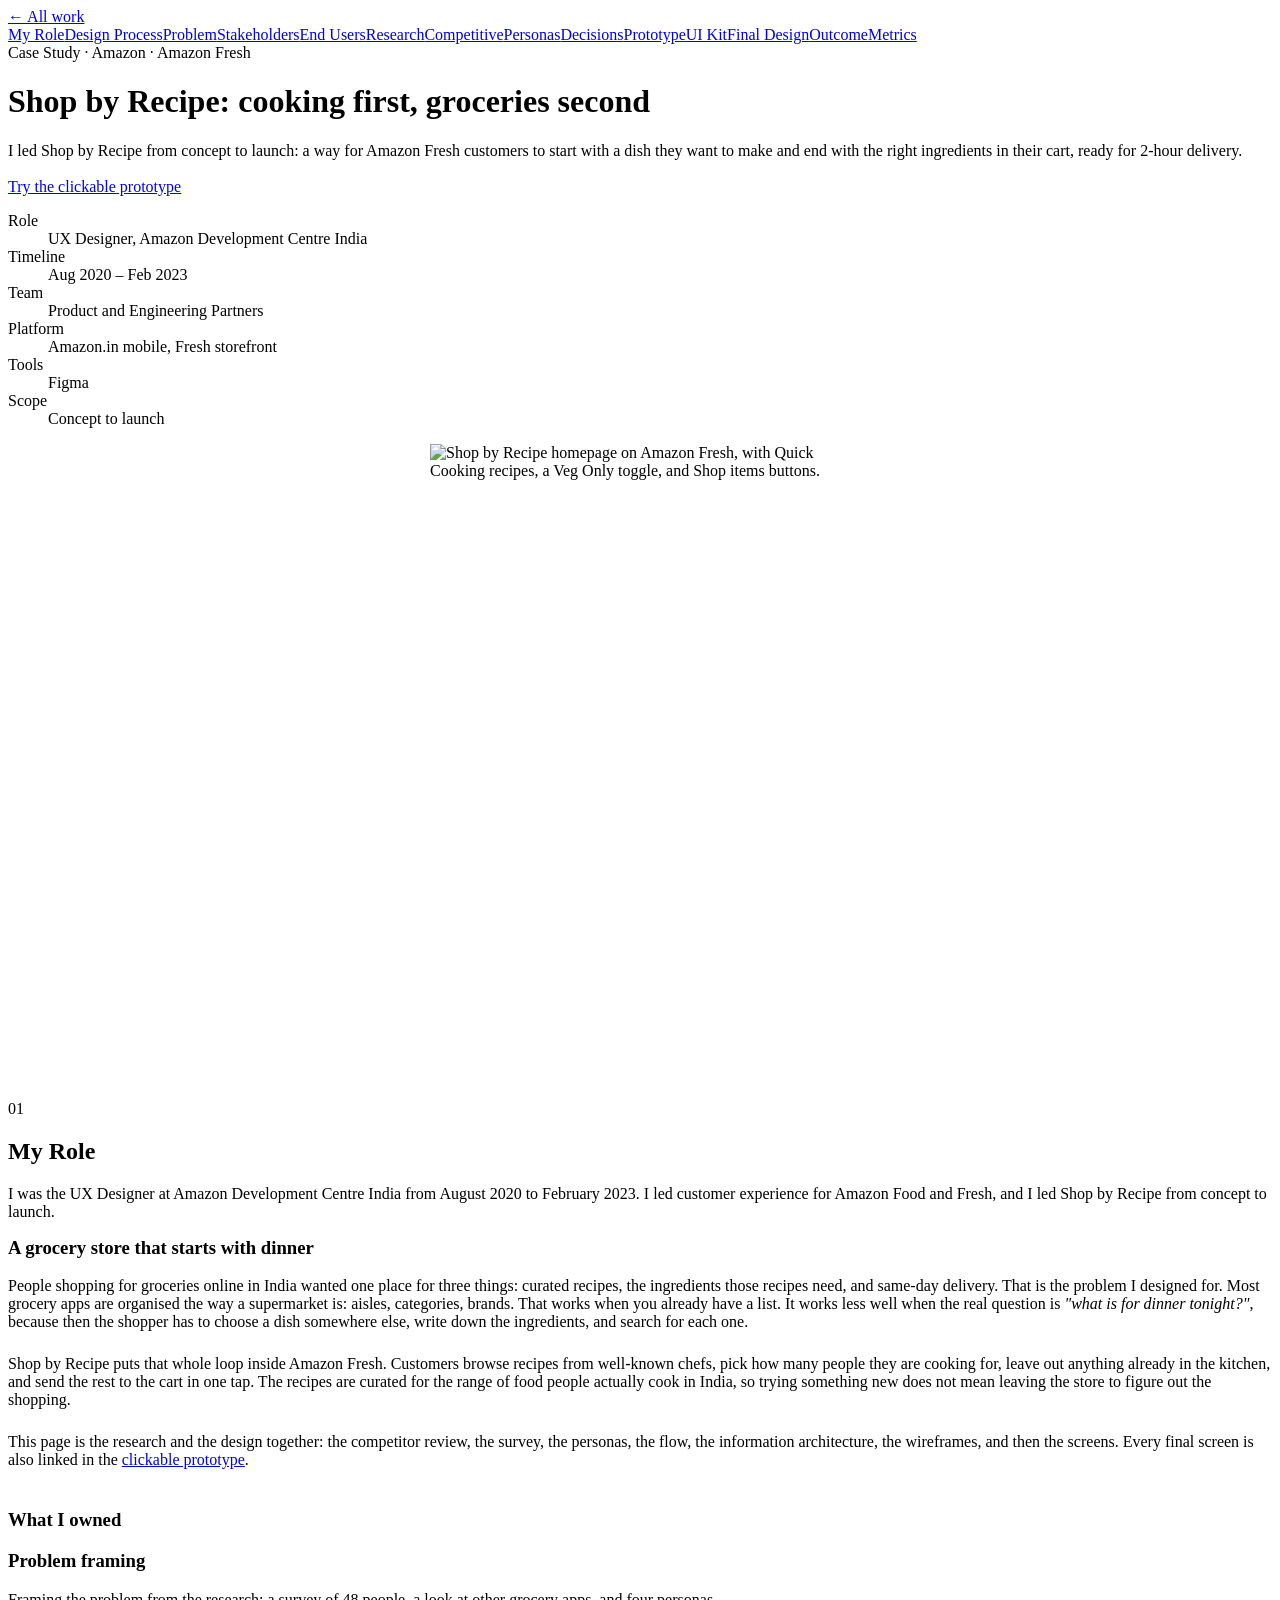
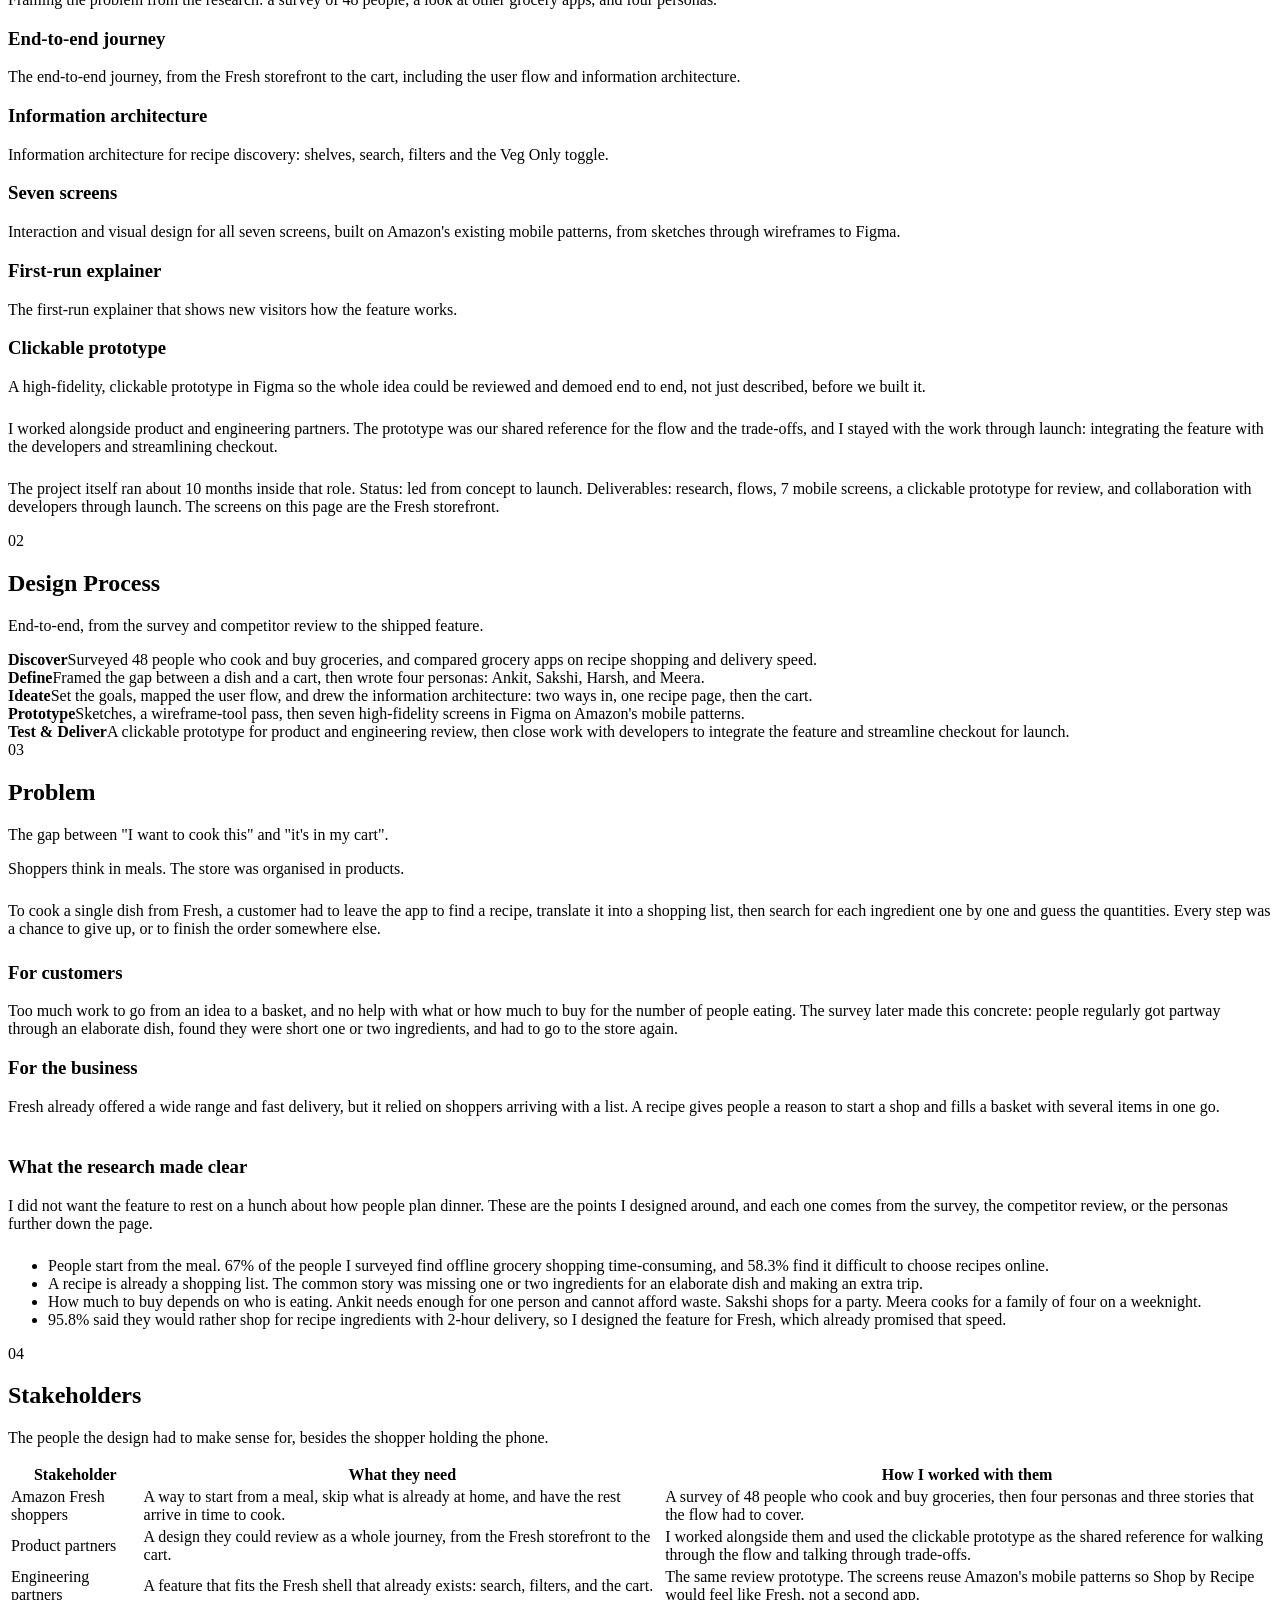
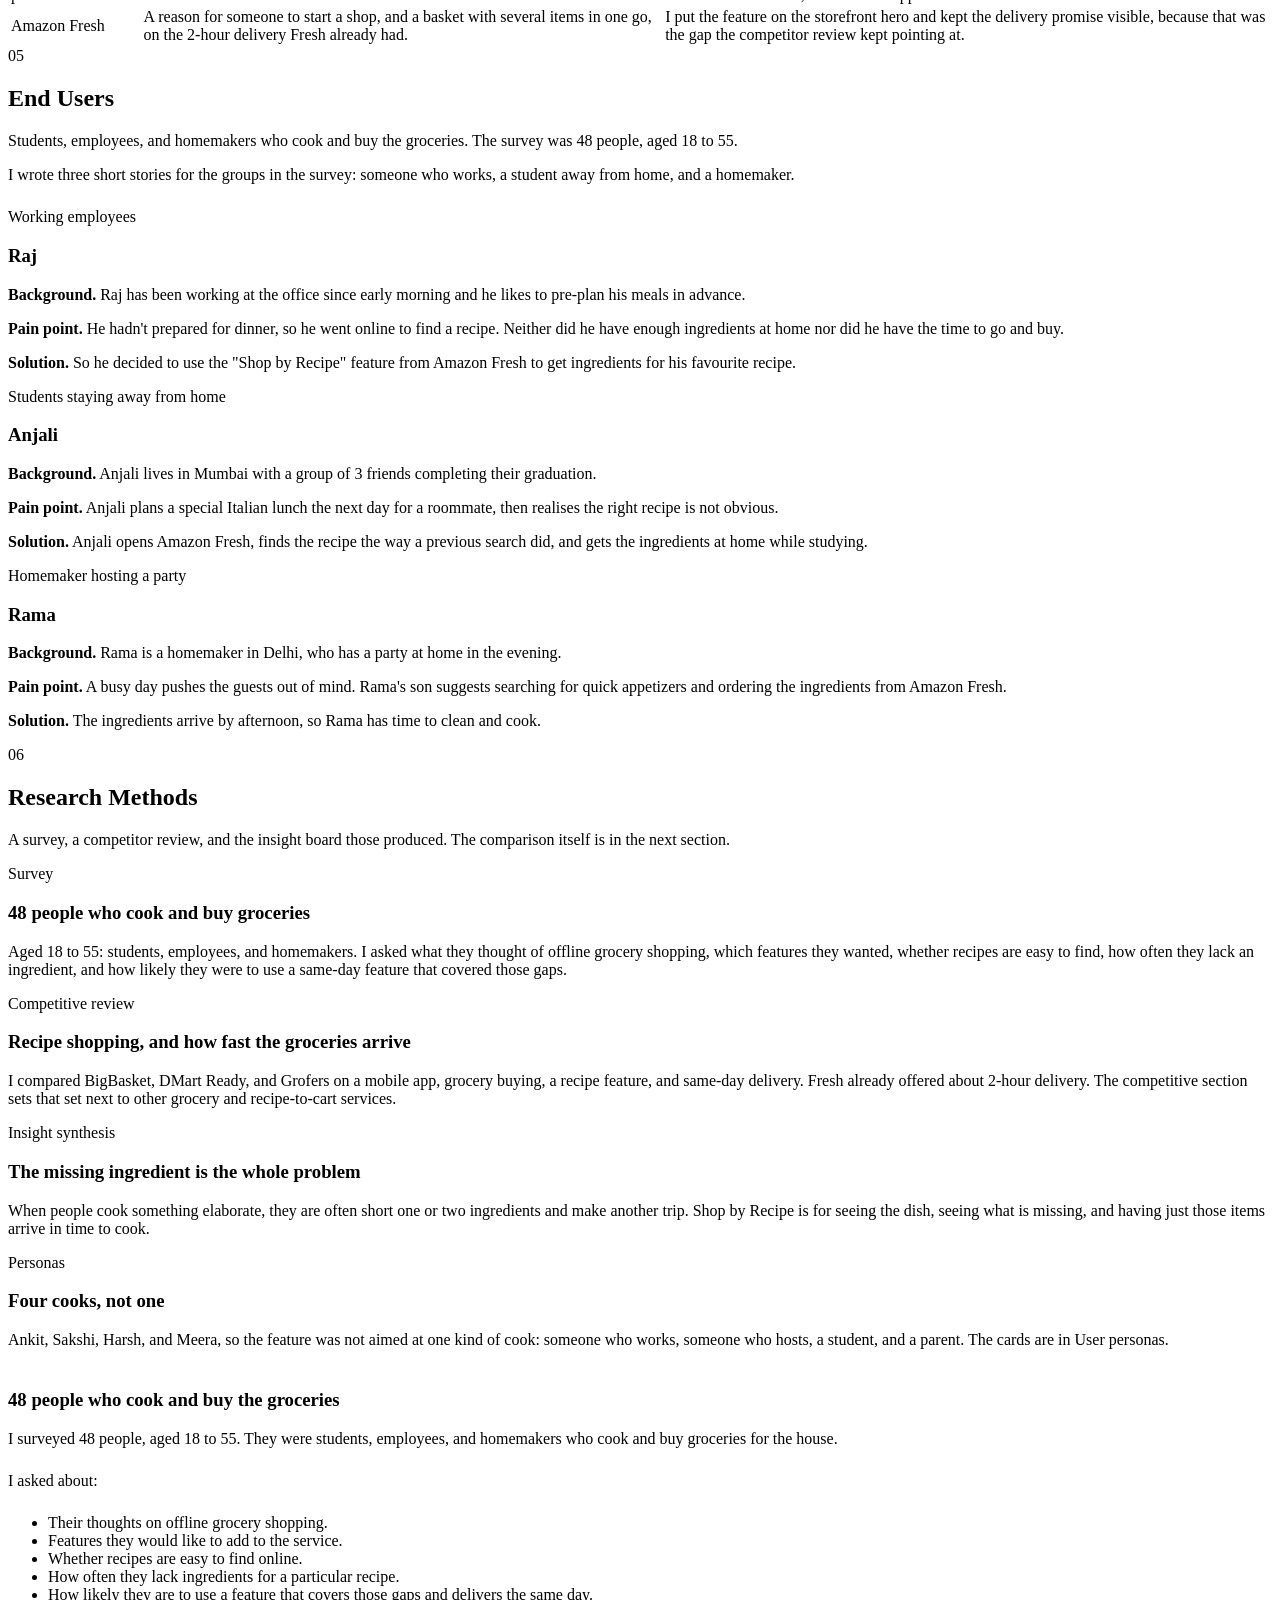
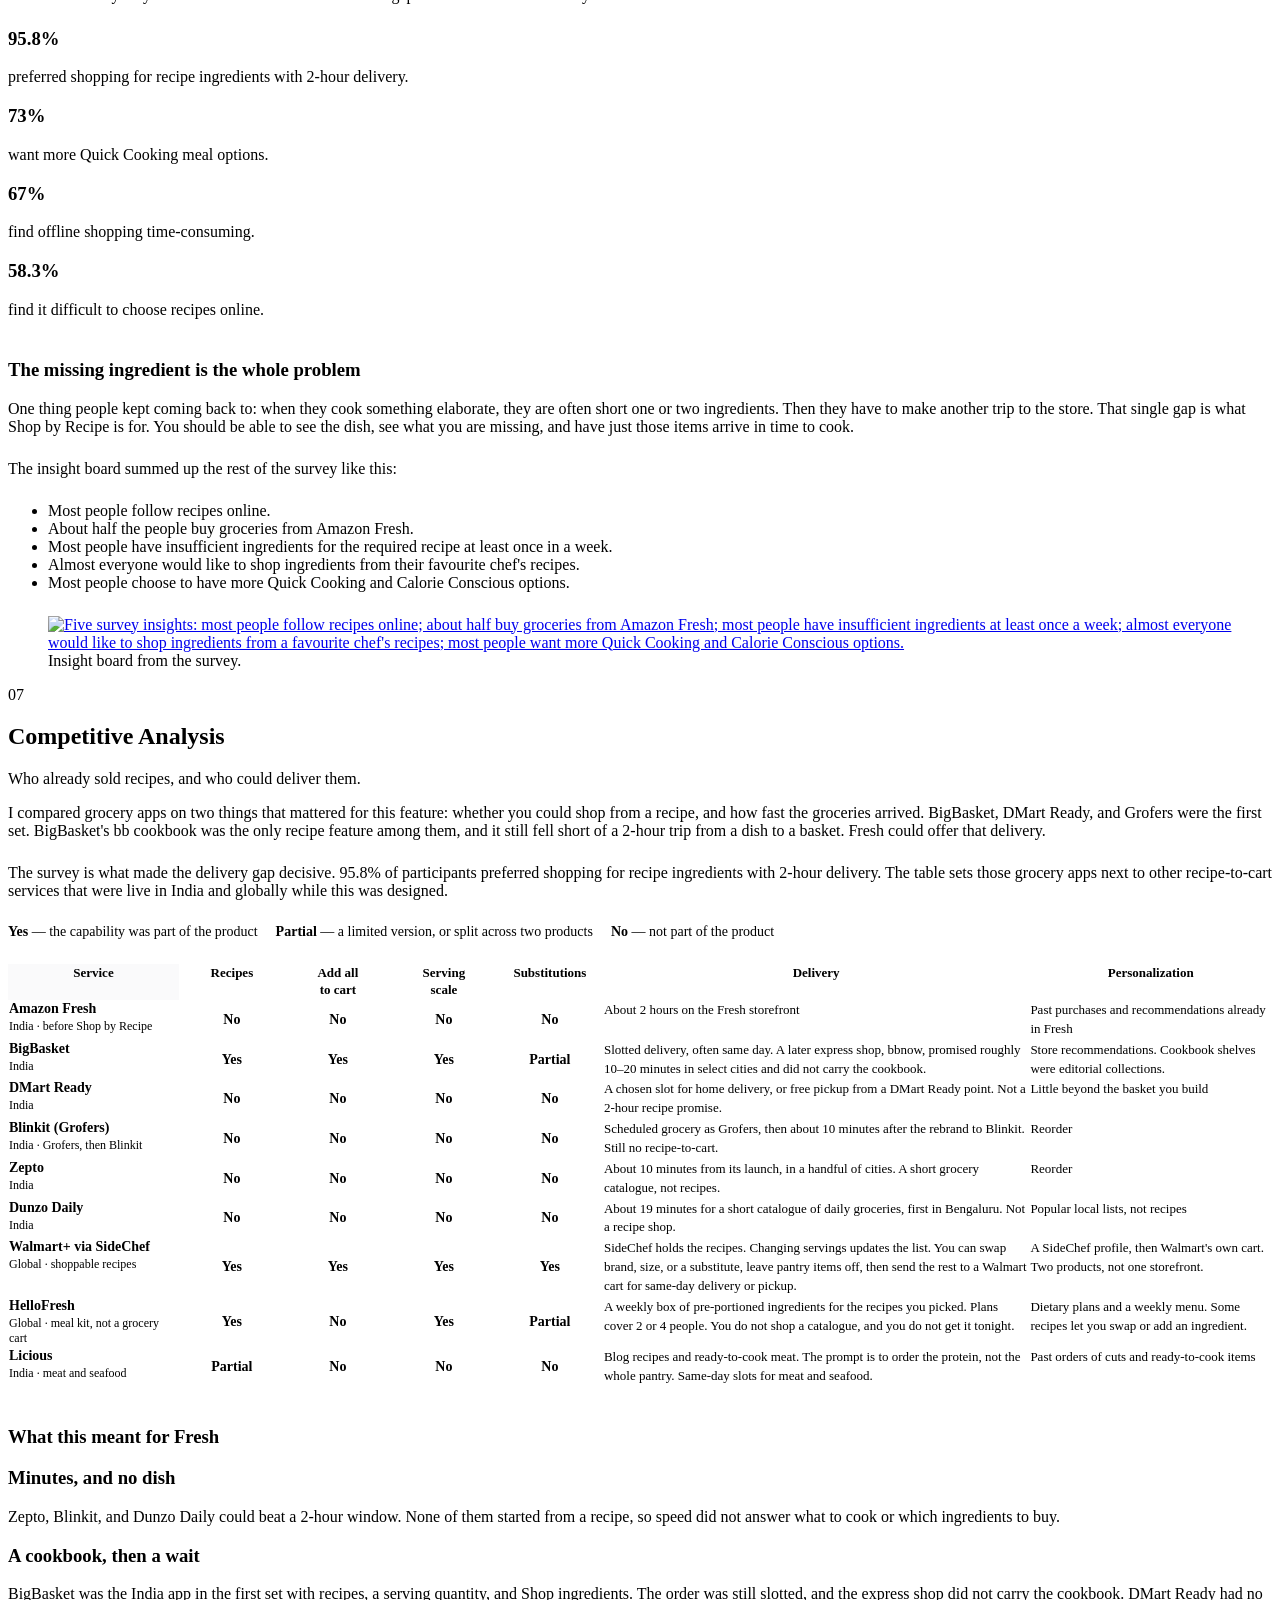
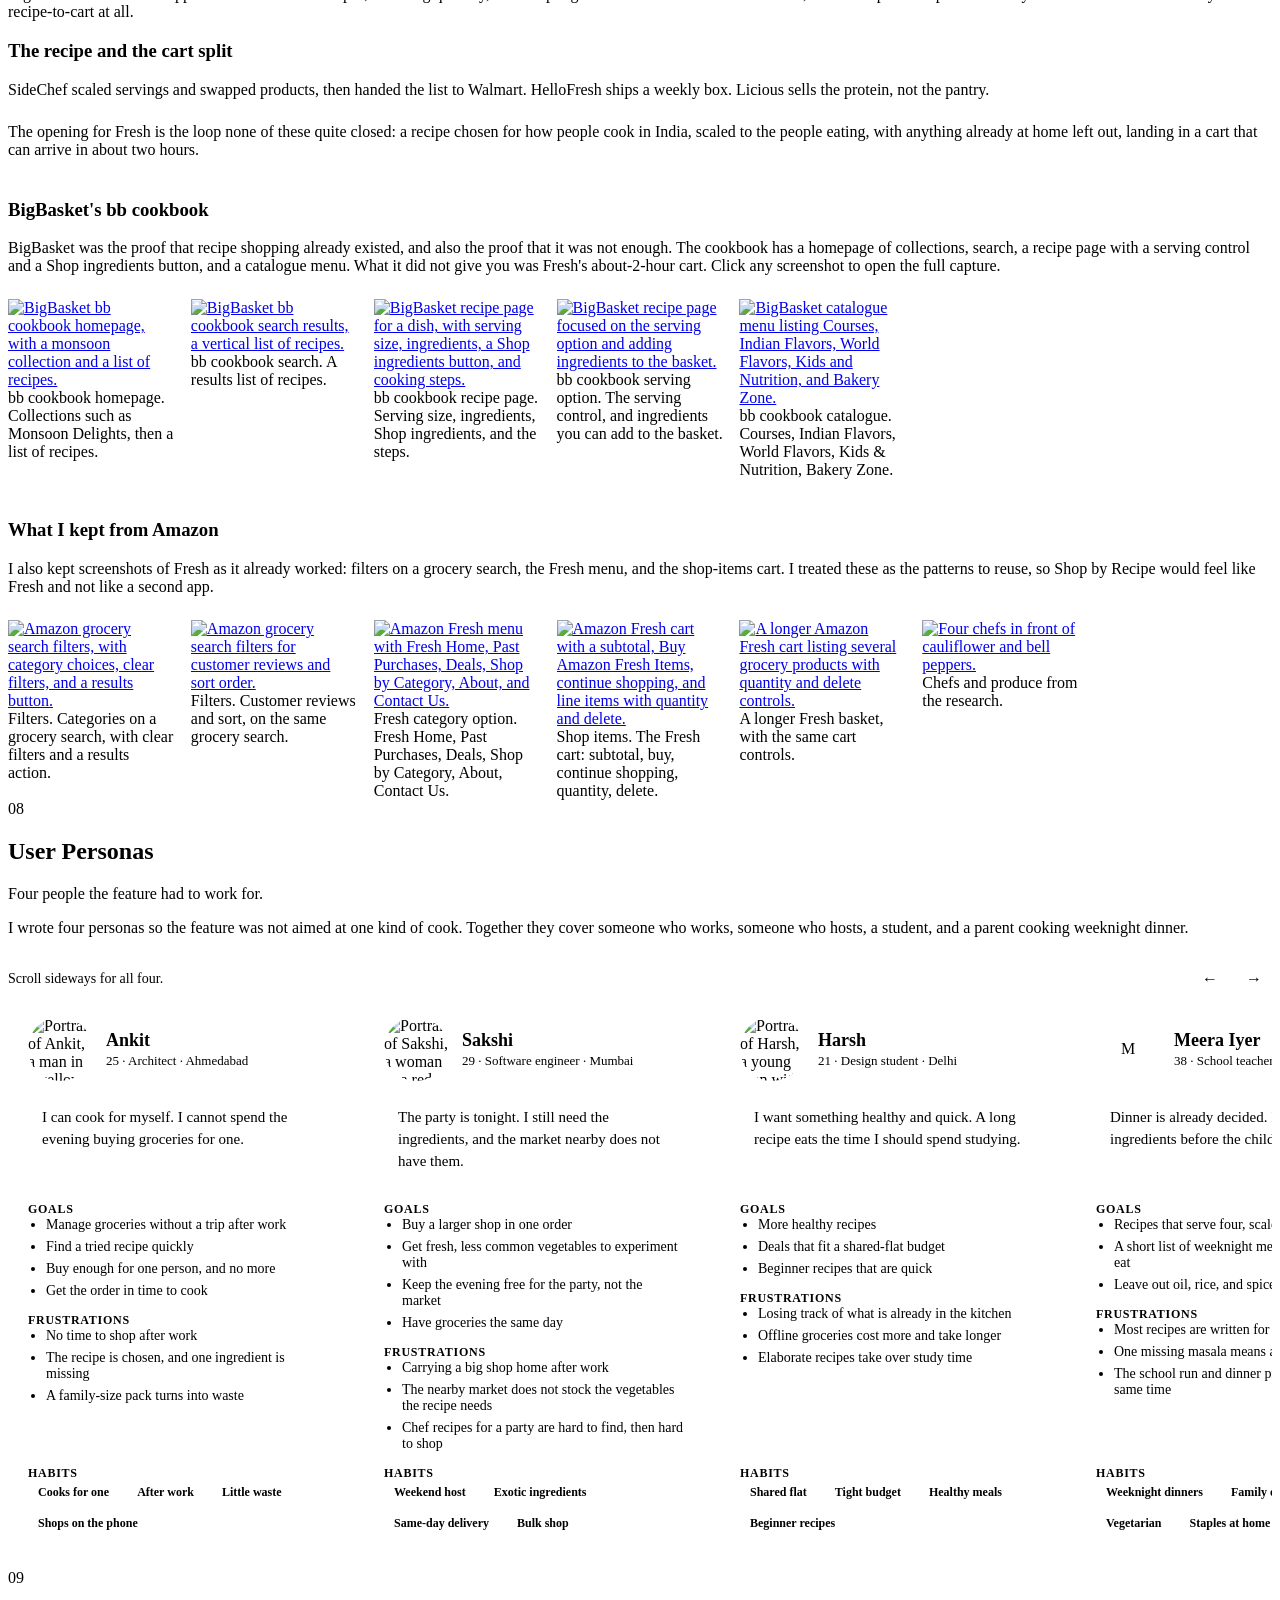
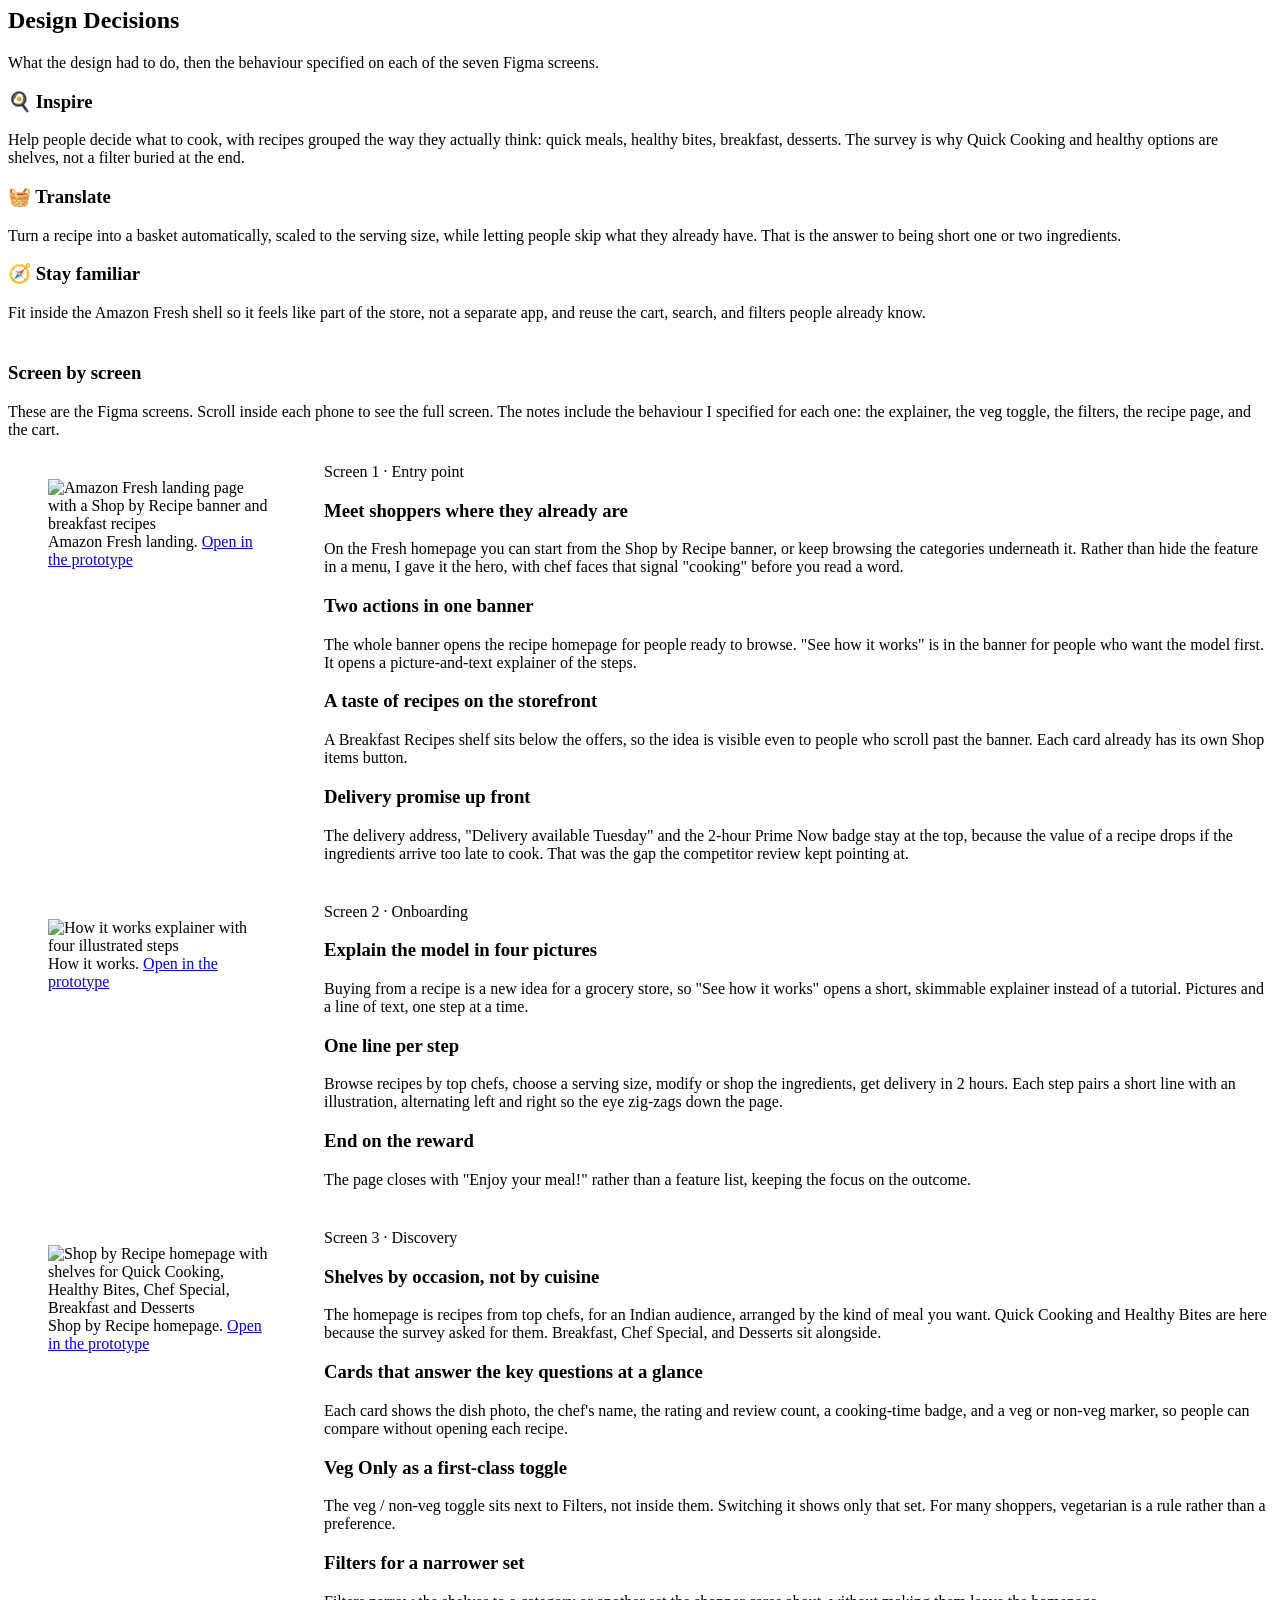
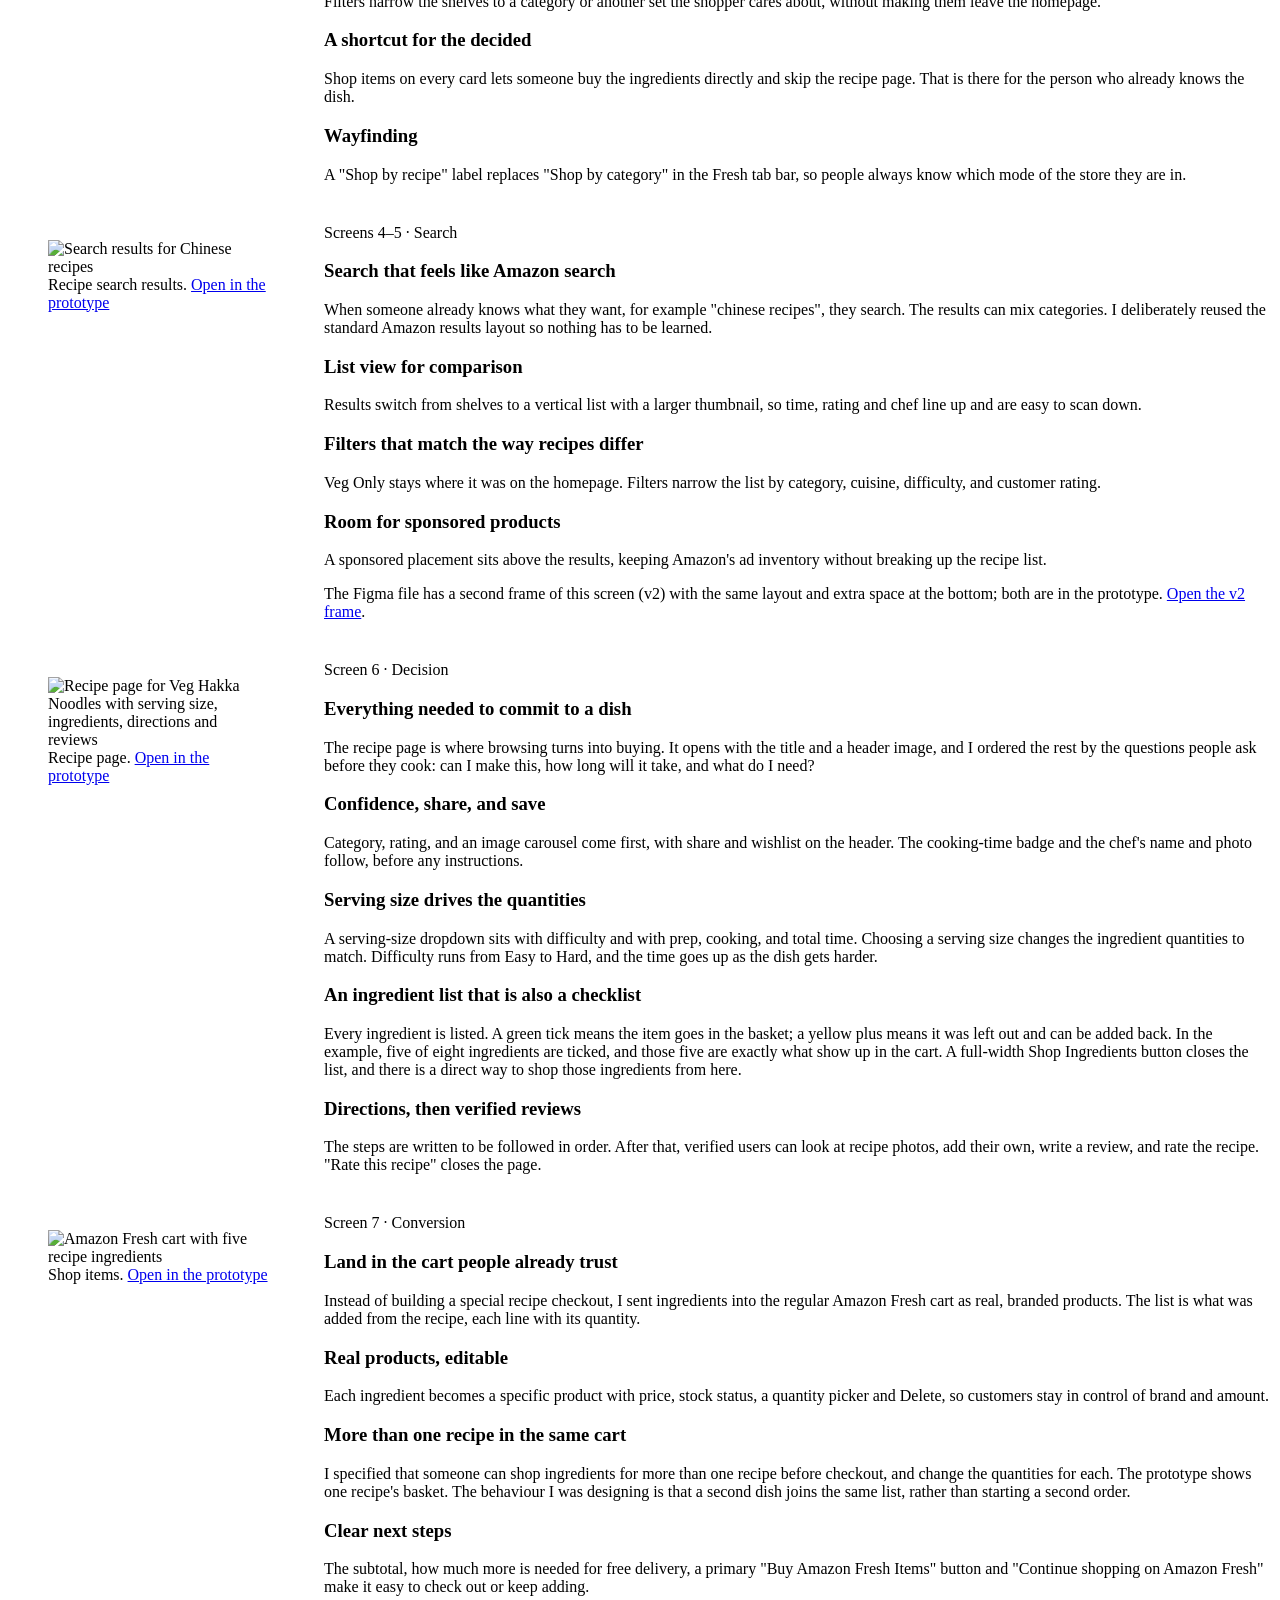
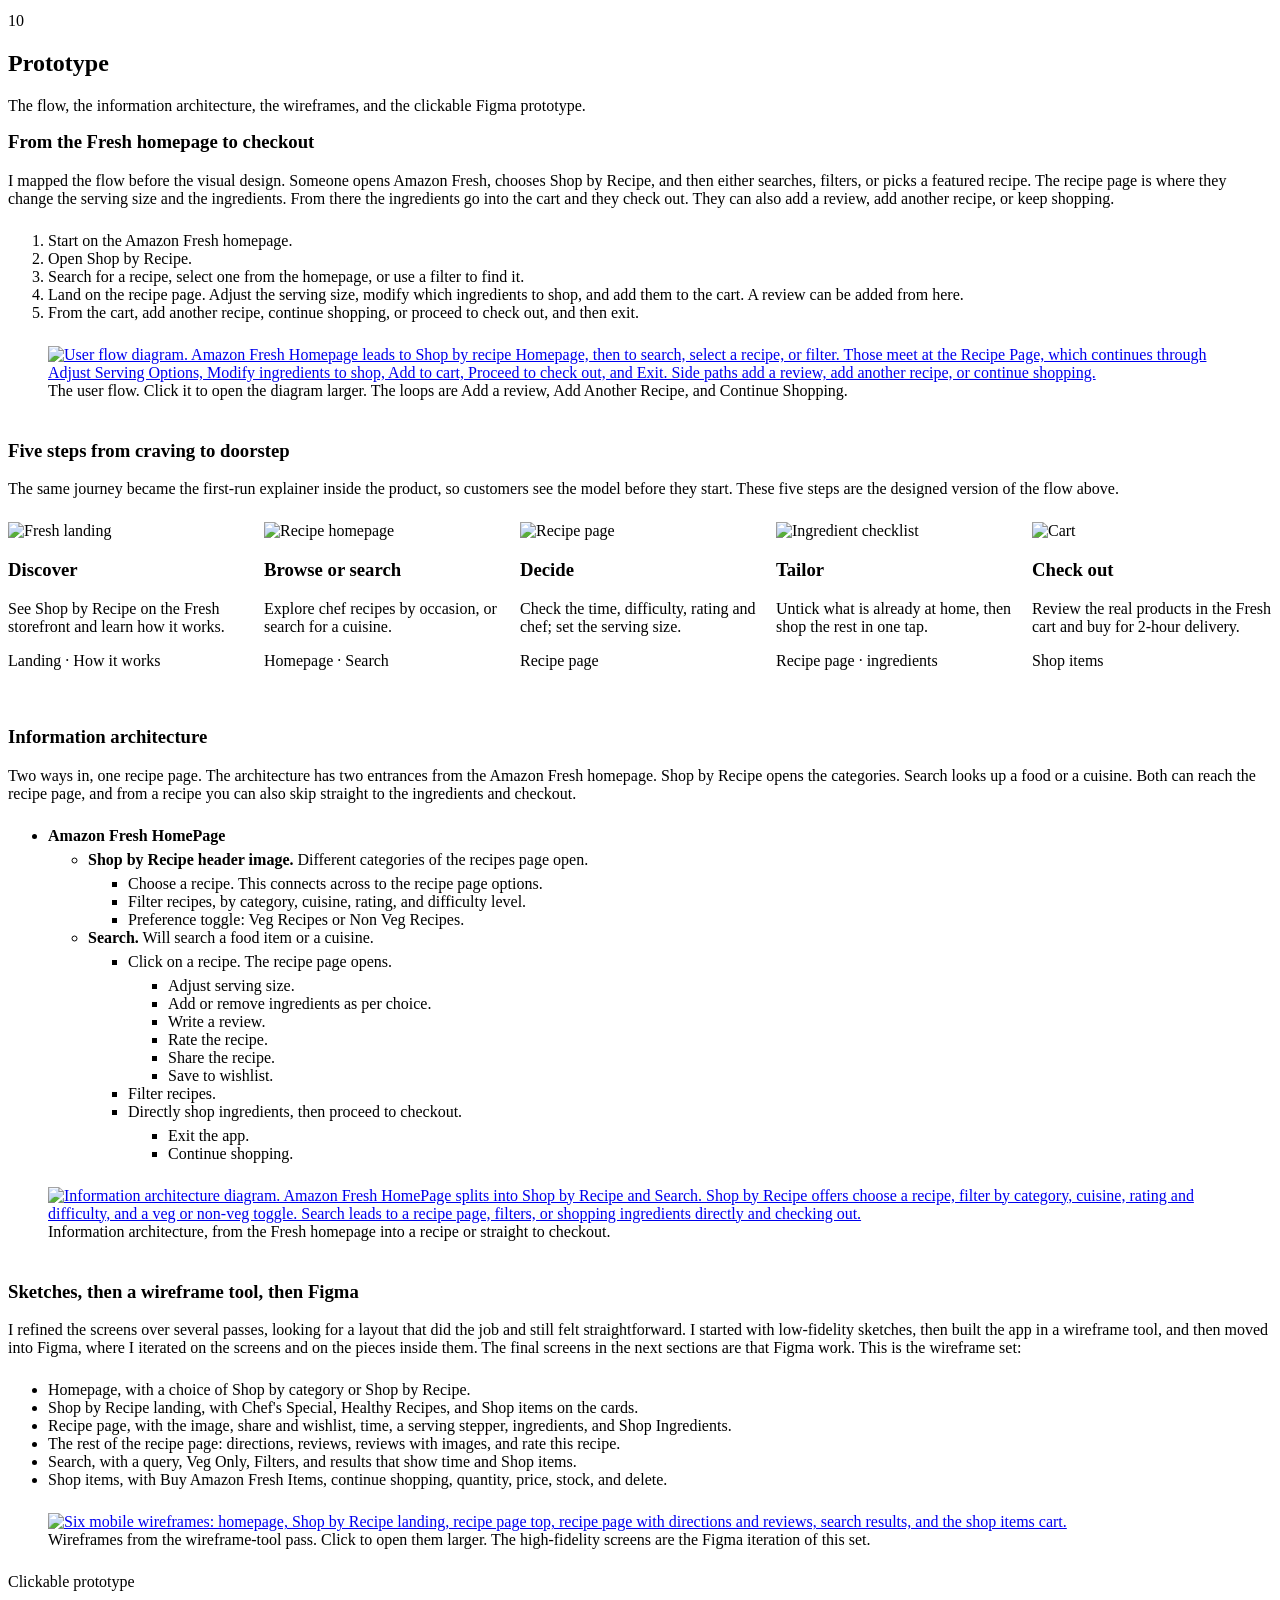
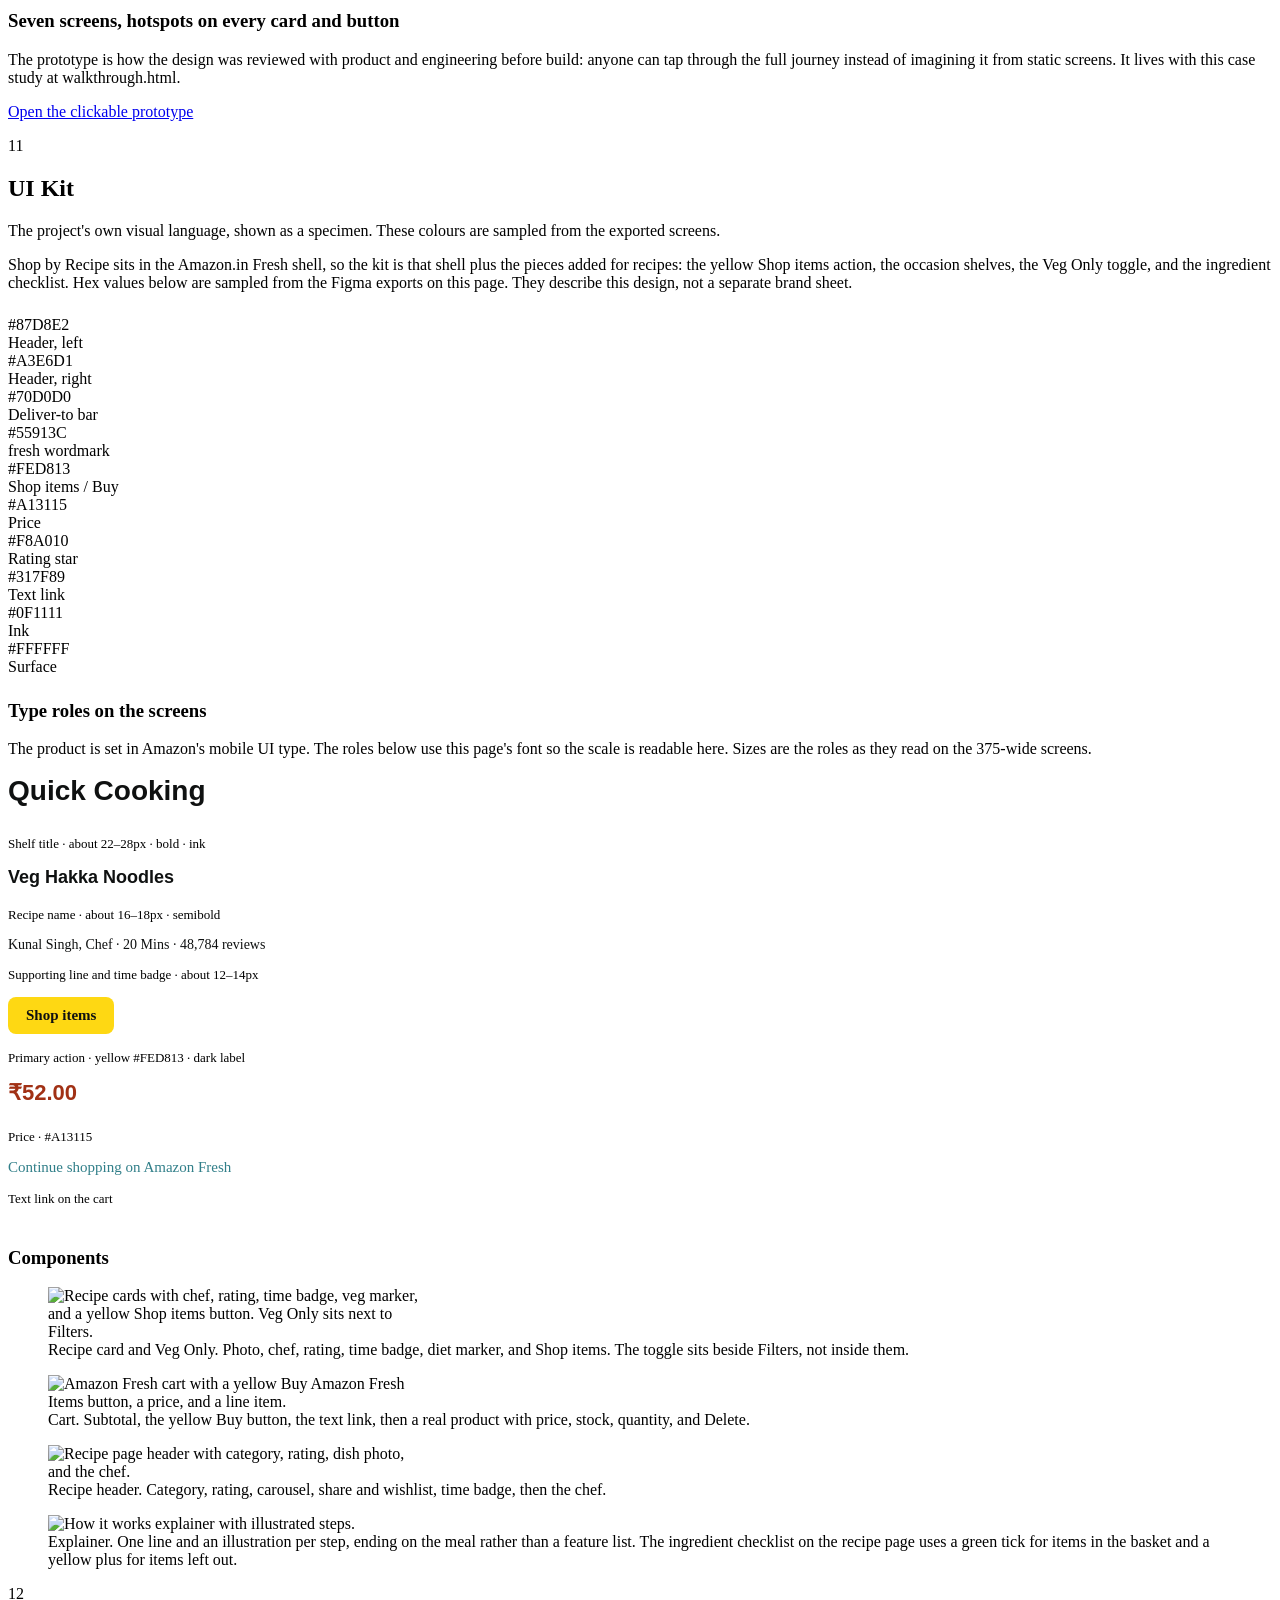
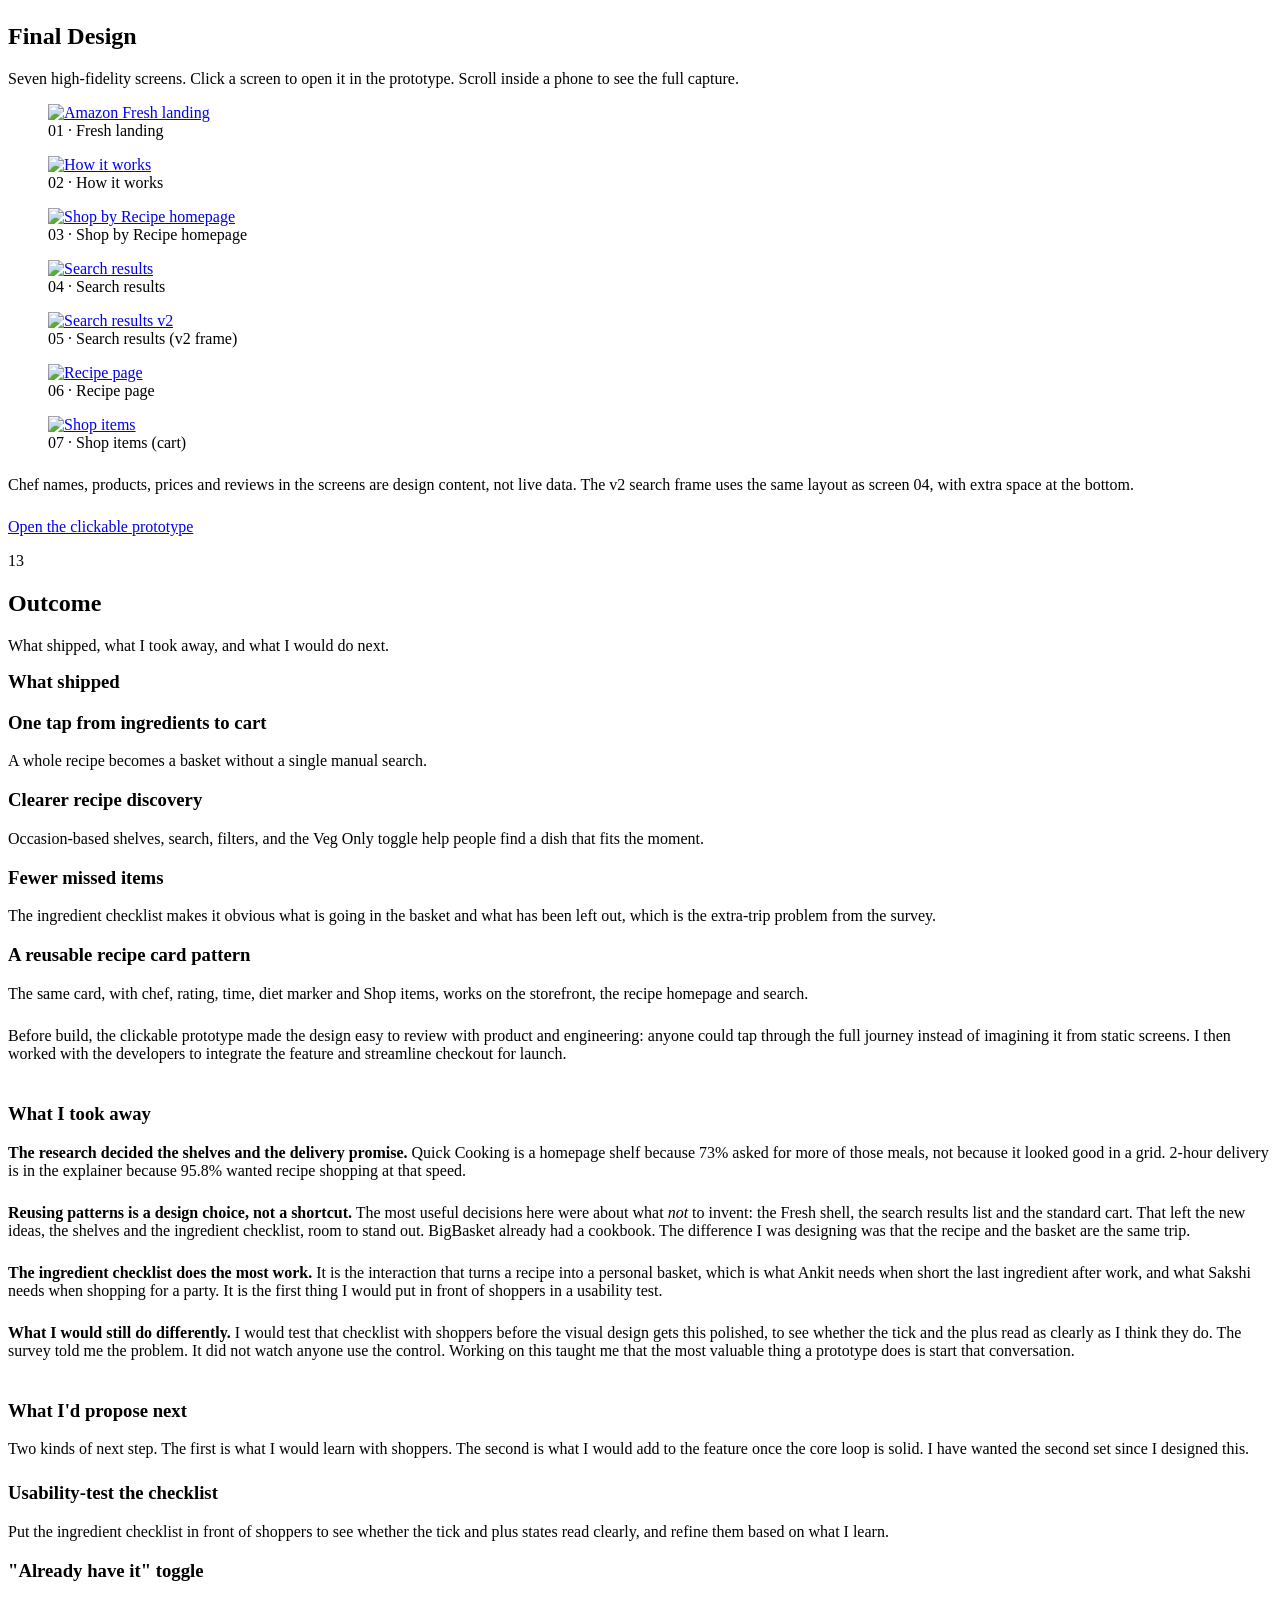
==== index.html @ 2cc46ad1 "Simple footer matching homepage" ====
<!doctype html>
<html lang="en">
<head>
<meta charset="utf-8"><meta name="viewport" content="width=device-width,initial-scale=1">
<title>Shop by Recipe for Amazon Fresh — Case Study · Suvarna Myneni</title>
<meta name="description" content="How I led Shop by Recipe for Amazon Fresh from concept to launch: research, flows, and a mobile journey that turns a dish into a ready-to-buy grocery cart. Case study by Suvarna Myneni.">
<meta property="og:title" content="Shop by Recipe for Amazon Fresh · Suvarna Myneni">
<meta property="og:description" content="From the survey and competitor review to launch on Amazon Fresh. UX case study and clickable prototype by Suvarna Myneni.">
<meta property="og:image" content="img/03-shop-by-recipe-home-thumb.webp">
<link rel="icon" href="favicon.ico" type="image/x-icon">
<link rel="stylesheet" href="case-study.css">
<style>
/* Layout only, for tall phone captures and the five-step journey. No palette overrides. */
.cs-cover{display:flex;justify-content:center}
.cs-cover img{width:min(100%,420px);height:640px;object-fit:cover;object-position:top}
.frame{max-height:680px;overflow:auto}
.frame img{width:100%;max-width:375px;height:auto;margin-inline:auto}
.pair{display:grid;grid-template-columns:minmax(180px,300px) 1fr;gap:16px;align-items:start}
.film{display:grid;grid-template-columns:repeat(auto-fill,minmax(150px,1fr));gap:16px;align-items:start}
.film figure{margin:0}
.film img{width:auto;max-width:100%;max-height:440px;height:auto}
.table-scroll{overflow-x:auto}
table.wide{min-width:720px}
.ia ul{margin-top:6px}
.journey{display:grid;grid-template-columns:repeat(5,1fr);gap:16px}
.journey img{width:100%;height:148px;object-fit:cover;object-position:top}
@media (max-width:900px){
  .pair,.journey{grid-template-columns:1fr 1fr}
  .cs-cover img{height:520px}
}
@media (max-width:560px){
  .pair,.journey{grid-template-columns:1fr}
  .frame img{max-width:100%}
}
.cs-nav .wrap{min-width:0}
.cs-nav .links{min-width:0;flex:1}
.table-scroll{max-width:100%}
/* This page only. Shared palette, type, and section structure stay in case-study.css. */
.body p,.body li,.body ol,.body .callout,.cs-section .head p,.cs-hero .lede{max-width:none}
.process,.grid,.film,.pair,.journey{gap:16px}
.body > * + *{margin-top:24px}
.body > h3{margin-top:0}
.body > * + h3{margin-top:40px}
.body > h3 + p,
.body > h3 + ul,
.body > h3 + ol,
.body > h3 + .legend,
.body > h3 + .grid,
.body > h3 + .table-scroll,
.body > h3 + .callout,
.body > h3 + .film,
.body > h3 + .pair,
.body > h3 + .persona-scroller{margin-top:12px}
.grid{align-items:stretch}
.grid > .card{height:100%}
.film .figure img{margin-inline:auto}
.persona-bar{display:flex;align-items:center;justify-content:space-between;gap:16px}
.persona-bar p{margin:0;font-size:14px;color:var(--muted)}
.persona-nav{display:flex;gap:8px}
.persona-nav button{width:36px;height:36px;border-radius:999px;border:1px solid var(--line);background:var(--surface);color:var(--ink);font:600 18px/1 var(--font-head);cursor:pointer}
.persona-nav button:hover{border-color:var(--accent);color:var(--accent)}
.persona-row{display:flex;gap:16px;overflow-x:auto;scroll-snap-type:x mandatory;scroll-padding-inline:2px;padding-bottom:14px;scrollbar-width:thin;scrollbar-color:var(--accent) var(--line)}
.persona-row::-webkit-scrollbar{height:8px}
.persona-row::-webkit-scrollbar-track{background:var(--line);border-radius:99px}
.persona-row::-webkit-scrollbar-thumb{background:var(--accent);border-radius:99px}
.persona-card{flex:0 0 300px;scroll-snap-align:start;background:var(--surface);border:1px solid var(--line);border-radius:var(--radius);padding:20px;display:flex;flex-direction:column;gap:14px}
.persona-card header{display:flex;align-items:center;gap:14px}
.persona-card .avatar,.persona-card .initials{width:64px;height:64px;border-radius:50%;flex:none;object-fit:cover}
.persona-card .initials{display:grid;place-items:center;background:var(--accent-soft);color:var(--accent);font:700 22px/1 var(--font-head)}
.persona-card h3{margin:0;font-size:18px}
.persona-card .who-line{margin:2px 0 0;font-size:13px;color:var(--muted)}
.persona-card blockquote{margin:0;padding:12px 14px;background:var(--accent-soft);border-radius:12px;font-size:15px;line-height:1.45;color:var(--ink);min-height:4.6em}
.persona-card > div:last-child{margin-top:auto}
.persona-card h4{margin:0;font-size:12px;font-weight:600;letter-spacing:.06em;text-transform:uppercase;color:var(--muted)}
.persona-card ul{margin:0;padding-left:18px;font-size:14px;color:var(--ink)}
.persona-card li+li{margin-top:6px}
.persona-card .chips{display:flex;flex-wrap:wrap;gap:8px;list-style:none;padding:0}
.persona-card .chips li{margin:0;font-size:12px;font-weight:600;color:var(--accent);background:var(--accent-soft);padding:4px 10px;border-radius:999px}
#competitive .legend{display:flex;flex-wrap:wrap;gap:8px 18px;list-style:none;padding:0;max-width:none;font-size:14px;color:var(--muted)}
#competitive .legend b{color:var(--ink)}
#competitive .scroll-hint{display:none;font-size:13px;color:var(--muted);max-width:none}
#competitive .table-scroll{max-width:100%;border:1px solid var(--line);border-radius:var(--radius);background:var(--surface);-webkit-overflow-scrolling:touch}
#competitive table.wide{min-width:860px;border:0;border-radius:0;overflow:visible;border-collapse:separate;border-spacing:0;font-size:14px}
#competitive table.wide th,
#competitive table.wide td{vertical-align:top}
#competitive table.wide th:first-child,
#competitive table.wide td:first-child{position:sticky;left:0;z-index:1;min-width:168px;background:var(--surface);box-shadow:1px 0 0 var(--line)}
#competitive table.wide thead th:first-child{z-index:2;background:#FAFAFB}
#competitive table.wide tr.fresh td,
#competitive table.wide tr.fresh td:first-child{background:var(--accent-soft)}
#competitive .who{font-weight:600;color:var(--ink)}
#competitive .where{display:block;margin-top:2px;font-size:12px;font-weight:500;color:var(--muted);letter-spacing:0;text-transform:none}
#competitive td.qual{min-width:156px;font-size:13px;line-height:1.45}
#competitive table.wide th{text-transform:none;letter-spacing:0;font-size:13px;line-height:1.3}
#competitive th.mark,#competitive td.mark{text-align:center;min-width:104px}
#competitive table.wide td.mark{font-weight:600;color:var(--accent);vertical-align:middle}
#competitive .note{font-size:14px;color:var(--muted);max-width:none}
#competitive td.mark.partial{color:var(--ink)}
#competitive td.mark.no{color:var(--muted);font-weight:500}
@media (max-width:900px){
  #competitive .scroll-hint{display:block}
  .body > * + h3{margin-top:32px}
  .journey{grid-template-columns:1fr 1fr}
}
@media (max-width:560px){
  .persona-card{flex-basis:min(300px,86%)}
  #competitive table.wide th,
  #competitive table.wide td{padding:12px}
  #competitive table.wide th:first-child,
  #competitive table.wide td:first-child{min-width:136px}
  #competitive th.mark,#competitive td.mark{min-width:96px}
}
</style>
<link rel="stylesheet" href="css/sm-footer.css?v=20261101e"><style>.sm-footer{--bg:#fdf0e2;--ink:#2b3236;--muted:#41484c;--accent:#a34728}</style>
</head>
<body>
<nav class="cs-nav"><div class="wrap">
  <a class="back" href="https://suvarnamyneni.github.io/">← All work</a>
  <div class="links">
    <a href="#role">My Role</a><a href="#design">Design Process</a><a href="#problem">Problem</a><a href="#stakeholders">Stakeholders</a><a href="#users">End Users</a><a href="#research">Research</a><a href="#competitive">Competitive</a><a href="#personas">Personas</a><a href="#decisions">Decisions</a><a href="#prototype">Prototype</a><a href="#uikit">UI Kit</a><a href="#final">Final Design</a><a href="#outcome">Outcome</a><a href="#metrics">Metrics</a>
  </div>
</div></nav>

<header class="cs-hero"><div class="wrap">
  <div class="eyebrow">Case Study · Amazon · Amazon Fresh</div>
  <h1>Shop by Recipe: cooking first, groceries second</h1>
  <p class="lede">I led Shop by Recipe from concept to launch: a way for Amazon Fresh customers to start with a dish they want to make and end with the right ingredients in their cart, ready for 2-hour delivery.</p>
  <p style="margin-top:18px"><a href="walkthrough.html">Try the clickable prototype</a></p>
  <dl class="meta">
    <div><dt>Role</dt><dd>UX Designer, Amazon Development Centre India</dd></div>
    <div><dt>Timeline</dt><dd>Aug 2020 – Feb 2023</dd></div>
    <div><dt>Team</dt><dd>Product and Engineering Partners</dd></div>
    <div><dt>Platform</dt><dd>Amazon.in mobile, Fresh storefront</dd></div>
    <div><dt>Tools</dt><dd>Figma</dd></div>
    <div><dt>Scope</dt><dd>Concept to launch</dd></div>
  </dl>
  <figure class="cs-cover"><img src="img/03-shop-by-recipe-home.webp" alt="Shop by Recipe homepage on Amazon Fresh, with Quick Cooking recipes, a Veg Only toggle, and Shop items buttons."></figure>
</div></header>

<main>
<section class="cs-section" id="role"><div class="wrap">
  <div class="head"><div class="num">01</div><div><h2>My Role</h2><p>I was the UX Designer at Amazon Development Centre India from August 2020 to February 2023. I led customer experience for Amazon Food and Fresh, and I led Shop by Recipe from concept to launch.</p></div></div>
  <div class="body">
    <h3>A grocery store that starts with dinner</h3>
    <p>People shopping for groceries online in India wanted one place for three things: curated recipes, the ingredients those recipes need, and same-day delivery. That is the problem I designed for. Most grocery apps are organised the way a supermarket is: aisles, categories, brands. That works when you already have a list. It works less well when the real question is <em>"what is for dinner tonight?"</em>, because then the shopper has to choose a dish somewhere else, write down the ingredients, and search for each one.</p>
    <p>Shop by Recipe puts that whole loop inside Amazon Fresh. Customers browse recipes from well-known chefs, pick how many people they are cooking for, leave out anything already in the kitchen, and send the rest to the cart in one tap. The recipes are curated for the range of food people actually cook in India, so trying something new does not mean leaving the store to figure out the shopping.</p>
    <p>This page is the research and the design together: the competitor review, the survey, the personas, the flow, the information architecture, the wireframes, and then the screens. Every final screen is also linked in the <a href="walkthrough.html">clickable prototype</a>.</p>
    <h3>What I owned</h3>
    <div class="grid g3">
      <div class="card"><h3>Problem framing</h3><p>Framing the problem from the research: a survey of 48 people, a look at other grocery apps, and four personas.</p></div>
      <div class="card"><h3>End-to-end journey</h3><p>The end-to-end journey, from the Fresh storefront to the cart, including the user flow and information architecture.</p></div>
      <div class="card"><h3>Information architecture</h3><p>Information architecture for recipe discovery: shelves, search, filters and the Veg Only toggle.</p></div>
      <div class="card"><h3>Seven screens</h3><p>Interaction and visual design for all seven screens, built on Amazon's existing mobile patterns, from sketches through wireframes to Figma.</p></div>
      <div class="card"><h3>First-run explainer</h3><p>The first-run explainer that shows new visitors how the feature works.</p></div>
      <div class="card"><h3>Clickable prototype</h3><p>A high-fidelity, clickable prototype in Figma so the whole idea could be reviewed and demoed end to end, not just described, before we built it.</p></div>
    </div>
    <p>I worked alongside product and engineering partners. The prototype was our shared reference for the flow and the trade-offs, and I stayed with the work through launch: integrating the feature with the developers and streamlining checkout.</p>
    <p>The project itself ran about 10 months inside that role. Status: led from concept to launch. Deliverables: research, flows, 7 mobile screens, a clickable prototype for review, and collaboration with developers through launch. The screens on this page are the Fresh storefront.</p>
  </div>
</div></section>

<section class="cs-section" id="design"><div class="wrap">
  <div class="head"><div class="num">02</div><div><h2>Design Process</h2><p>End-to-end, from the survey and competitor review to the shipped feature.</p></div></div>
  <div class="body"><div class="process">
    <div class="step"><b>Discover</b><span>Surveyed 48 people who cook and buy groceries, and compared grocery apps on recipe shopping and delivery speed.</span></div>
    <div class="step"><b>Define</b><span>Framed the gap between a dish and a cart, then wrote four personas: Ankit, Sakshi, Harsh, and Meera.</span></div>
    <div class="step"><b>Ideate</b><span>Set the goals, mapped the user flow, and drew the information architecture: two ways in, one recipe page, then the cart.</span></div>
    <div class="step"><b>Prototype</b><span>Sketches, a wireframe-tool pass, then seven high-fidelity screens in Figma on Amazon's mobile patterns.</span></div>
    <div class="step"><b>Test &amp; Deliver</b><span>A clickable prototype for product and engineering review, then close work with developers to integrate the feature and streamline checkout for launch.</span></div>
  </div></div>
</div></section>

<section class="cs-section" id="problem"><div class="wrap">
  <div class="head"><div class="num">03</div><div><h2>Problem</h2><p>The gap between "I want to cook this" and "it's in my cart".</p></div></div>
  <div class="body">
    <p class="callout">Shoppers think in meals. The store was organised in products.</p>
    <p>To cook a single dish from Fresh, a customer had to leave the app to find a recipe, translate it into a shopping list, then search for each ingredient one by one and guess the quantities. Every step was a chance to give up, or to finish the order somewhere else.</p>
    <div class="grid g2">
      <div class="card"><h3>For customers</h3><p>Too much work to go from an idea to a basket, and no help with what or how much to buy for the number of people eating. The survey later made this concrete: people regularly got partway through an elaborate dish, found they were short one or two ingredients, and had to go to the store again.</p></div>
      <div class="card"><h3>For the business</h3><p>Fresh already offered a wide range and fast delivery, but it relied on shoppers arriving with a list. A recipe gives people a reason to start a shop and fills a basket with several items in one go.</p></div>
    </div>
    <h3>What the research made clear</h3>
    <p>I did not want the feature to rest on a hunch about how people plan dinner. These are the points I designed around, and each one comes from the survey, the competitor review, or the personas further down the page.</p>
    <ul>
      <li>People start from the meal. 67% of the people I surveyed find offline grocery shopping time-consuming, and 58.3% find it difficult to choose recipes online.</li>
      <li>A recipe is already a shopping list. The common story was missing one or two ingredients for an elaborate dish and making an extra trip.</li>
      <li>How much to buy depends on who is eating. Ankit needs enough for one person and cannot afford waste. Sakshi shops for a party. Meera cooks for a family of four on a weeknight.</li>
      <li>95.8% said they would rather shop for recipe ingredients with 2-hour delivery, so I designed the feature for Fresh, which already promised that speed.</li>
    </ul>
  </div>
</div></section>

<section class="cs-section" id="stakeholders"><div class="wrap">
  <div class="head"><div class="num">04</div><div><h2>Stakeholders</h2><p>The people the design had to make sense for, besides the shopper holding the phone.</p></div></div>
  <div class="body">
    <div class="table-scroll">
    <table>
      <thead><tr><th>Stakeholder</th><th>What they need</th><th>How I worked with them</th></tr></thead>
      <tbody>
        <tr>
          <td>Amazon Fresh shoppers</td>
          <td>A way to start from a meal, skip what is already at home, and have the rest arrive in time to cook.</td>
          <td>A survey of 48 people who cook and buy groceries, then four personas and three stories that the flow had to cover.</td>
        </tr>
        <tr>
          <td>Product partners</td>
          <td>A design they could review as a whole journey, from the Fresh storefront to the cart.</td>
          <td>I worked alongside them and used the clickable prototype as the shared reference for walking through the flow and talking through trade-offs.</td>
        </tr>
        <tr>
          <td>Engineering partners</td>
          <td>A feature that fits the Fresh shell that already exists: search, filters, and the cart.</td>
          <td>The same review prototype. The screens reuse Amazon's mobile patterns so Shop by Recipe would feel like Fresh, not a second app.</td>
        </tr>
        <tr>
          <td>Amazon Fresh</td>
          <td>A reason for someone to start a shop, and a basket with several items in one go, on the 2-hour delivery Fresh already had.</td>
          <td>I put the feature on the storefront hero and kept the delivery promise visible, because that was the gap the competitor review kept pointing at.</td>
        </tr>
      </tbody>
    </table>
    </div>
  </div>
</div></section>

<section class="cs-section" id="users"><div class="wrap">
  <div class="head"><div class="num">05</div><div><h2>End Users</h2><p>Students, employees, and homemakers who cook and buy the groceries. The survey was 48 people, aged 18 to 55.</p></div></div>
  <div class="body">
    <p>I wrote three short stories for the groups in the survey: someone who works, a student away from home, and a homemaker.</p>
    <div class="grid g3">
      <article class="card">
        <span class="tag">Working employees</span>
        <h3>Raj</h3>
        <p><b>Background.</b> Raj has been working at the office since early morning and he likes to pre-plan his meals in advance.</p>
        <p><b>Pain point.</b> He hadn't prepared for dinner, so he went online to find a recipe. Neither did he have enough ingredients at home nor did he have the time to go and buy.</p>
        <p><b>Solution.</b> So he decided to use the "Shop by Recipe" feature from Amazon Fresh to get ingredients for his favourite recipe.</p>
      </article>
      <article class="card">
        <span class="tag">Students staying away from home</span>
        <h3>Anjali</h3>
        <p><b>Background.</b> Anjali lives in Mumbai with a group of 3 friends completing their graduation.</p>
        <p><b>Pain point.</b> Anjali plans a special Italian lunch the next day for a roommate, then realises the right recipe is not obvious.</p>
        <p><b>Solution.</b> Anjali opens Amazon Fresh, finds the recipe the way a previous search did, and gets the ingredients at home while studying.</p>
      </article>
      <article class="card">
        <span class="tag">Homemaker hosting a party</span>
        <h3>Rama</h3>
        <p><b>Background.</b> Rama is a homemaker in Delhi, who has a party at home in the evening.</p>
        <p><b>Pain point.</b> A busy day pushes the guests out of mind. Rama's son suggests searching for quick appetizers and ordering the ingredients from Amazon Fresh.</p>
        <p><b>Solution.</b> The ingredients arrive by afternoon, so Rama has time to clean and cook.</p>
      </article>
    </div>
  </div>
</div></section>

<section class="cs-section" id="research"><div class="wrap">
  <div class="head"><div class="num">06</div><div><h2>Research Methods</h2><p>A survey, a competitor review, and the insight board those produced. The comparison itself is in the next section.</p></div></div>
  <div class="body">
    <div class="grid g2">
      <div class="card"><span class="tag">Survey</span><h3>48 people who cook and buy groceries</h3><p>Aged 18 to 55: students, employees, and homemakers. I asked what they thought of offline grocery shopping, which features they wanted, whether recipes are easy to find, how often they lack an ingredient, and how likely they were to use a same-day feature that covered those gaps.</p></div>
      <div class="card"><span class="tag">Competitive review</span><h3>Recipe shopping, and how fast the groceries arrive</h3><p>I compared BigBasket, DMart Ready, and Grofers on a mobile app, grocery buying, a recipe feature, and same-day delivery. Fresh already offered about 2-hour delivery. The competitive section sets that set next to other grocery and recipe-to-cart services.</p></div>
      <div class="card"><span class="tag">Insight synthesis</span><h3>The missing ingredient is the whole problem</h3><p>When people cook something elaborate, they are often short one or two ingredients and make another trip. Shop by Recipe is for seeing the dish, seeing what is missing, and having just those items arrive in time to cook.</p></div>
      <div class="card"><span class="tag">Personas</span><h3>Four cooks, not one</h3><p>Ankit, Sakshi, Harsh, and Meera, so the feature was not aimed at one kind of cook: someone who works, someone who hosts, a student, and a parent. The cards are in User personas.</p></div>
    </div>

    <h3 id="survey">48 people who cook and buy the groceries</h3>
    <p>I surveyed 48 people, aged 18 to 55. They were students, employees, and homemakers who cook and buy groceries for the house.</p>
    <p>I asked about:</p>
    <ul>
      <li>Their thoughts on offline grocery shopping.</li>
      <li>Features they would like to add to the service.</li>
      <li>Whether recipes are easy to find online.</li>
      <li>How often they lack ingredients for a particular recipe.</li>
      <li>How likely they are to use a feature that covers those gaps and delivers the same day.</li>
    </ul>
    <div class="grid g2">
      <div class="card"><h3>95.8%</h3><p>preferred shopping for recipe ingredients with 2-hour delivery.</p></div>
      <div class="card"><h3>73%</h3><p>want more Quick Cooking meal options.</p></div>
      <div class="card"><h3>67%</h3><p>find offline shopping time-consuming.</p></div>
      <div class="card"><h3>58.3%</h3><p>find it difficult to choose recipes online.</p></div>
    </div>

    <h3 id="insights">The missing ingredient is the whole problem</h3>
    <p>One thing people kept coming back to: when they cook something elaborate, they are often short one or two ingredients. Then they have to make another trip to the store. That single gap is what Shop by Recipe is for. You should be able to see the dish, see what you are missing, and have just those items arrive in time to cook.</p>
    <p>The insight board summed up the rest of the survey like this:</p>
    <ul>
      <li>Most people follow recipes online.</li>
      <li>About half the people buy groceries from Amazon Fresh.</li>
      <li>Most people have insufficient ingredients for the required recipe at least once in a week.</li>
      <li>Almost everyone would like to shop ingredients from their favourite chef's recipes.</li>
      <li>Most people choose to have more Quick Cooking and Calorie Conscious options.</li>
    </ul>
    <figure class="figure">
      <a href="img/research-insights.webp"><img src="img/research-insights.webp" width="1100" height="619" alt="Five survey insights: most people follow recipes online; about half buy groceries from Amazon Fresh; most people have insufficient ingredients at least once a week; almost everyone would like to shop ingredients from a favourite chef's recipes; most people want more Quick Cooking and Calorie Conscious options."></a>
      <figcaption>Insight board from the survey.</figcaption>
    </figure>
  </div>
</div></section>

<section class="cs-section" id="competitive"><div class="wrap">
  <div class="head"><div class="num">07</div><div><h2>Competitive Analysis</h2><p>Who already sold recipes, and who could deliver them.</p></div></div>
  <div class="body">
    <p>I compared grocery apps on two things that mattered for this feature: whether you could shop from a recipe, and how fast the groceries arrived. BigBasket, DMart Ready, and Grofers were the first set. BigBasket's bb cookbook was the only recipe feature among them, and it still fell short of a 2-hour trip from a dish to a basket. Fresh could offer that delivery.</p>
    <p>The survey is what made the delivery gap decisive. 95.8% of participants preferred shopping for recipe ingredients with 2-hour delivery. The table sets those grocery apps next to other recipe-to-cart services that were live in India and globally while this was designed.</p>
    <ul class="legend">
      <li><b>Yes</b> — the capability was part of the product</li>
      <li><b>Partial</b> — a limited version, or split across two products</li>
      <li><b>No</b> — not part of the product</li>
    </ul>
    <p class="scroll-hint">On a small screen, scroll the table sideways. The name column stays put.</p>
    <div class="table-scroll">
    <table class="wide">
      <thead>
        <tr>
          <th>Service</th>
          <th class="mark">Recipes</th>
          <th class="mark">Add all<br>to cart</th>
          <th class="mark">Serving<br>scale</th>
          <th class="mark">Substitutions</th>
          <th>Delivery</th>
          <th>Personalization</th>
        </tr>
      </thead>
      <tbody>
        <tr class="fresh">
          <td><span class="who">Amazon Fresh</span><span class="where">India · before Shop by Recipe</span></td>
          <td class="mark no">No</td>
          <td class="mark no">No</td>
          <td class="mark no">No</td>
          <td class="mark no">No</td>
          <td class="qual">About 2 hours on the Fresh storefront</td>
          <td class="qual">Past purchases and recommendations already in Fresh</td>
        </tr>
        <tr>
          <td><span class="who">BigBasket</span><span class="where">India</span></td>
          <td class="mark">Yes</td>
          <td class="mark">Yes</td>
          <td class="mark">Yes</td>
          <td class="mark partial">Partial</td>
          <td class="qual">Slotted delivery, often same day. A later express shop, bbnow, promised roughly 10–20 minutes in select cities and did not carry the cookbook.</td>
          <td class="qual">Store recommendations. Cookbook shelves were editorial collections.</td>
        </tr>
        <tr>
          <td><span class="who">DMart Ready</span><span class="where">India</span></td>
          <td class="mark no">No</td>
          <td class="mark no">No</td>
          <td class="mark no">No</td>
          <td class="mark no">No</td>
          <td class="qual">A chosen slot for home delivery, or free pickup from a DMart Ready point. Not a 2-hour recipe promise.</td>
          <td class="qual">Little beyond the basket you build</td>
        </tr>
        <tr>
          <td><span class="who">Blinkit (Grofers)</span><span class="where">India · Grofers, then Blinkit</span></td>
          <td class="mark no">No</td>
          <td class="mark no">No</td>
          <td class="mark no">No</td>
          <td class="mark no">No</td>
          <td class="qual">Scheduled grocery as Grofers, then about 10 minutes after the rebrand to Blinkit. Still no recipe-to-cart.</td>
          <td class="qual">Reorder</td>
        </tr>
        <tr>
          <td><span class="who">Zepto</span><span class="where">India</span></td>
          <td class="mark no">No</td>
          <td class="mark no">No</td>
          <td class="mark no">No</td>
          <td class="mark no">No</td>
          <td class="qual">About 10 minutes from its launch, in a handful of cities. A short grocery catalogue, not recipes.</td>
          <td class="qual">Reorder</td>
        </tr>
        <tr>
          <td><span class="who">Dunzo Daily</span><span class="where">India</span></td>
          <td class="mark no">No</td>
          <td class="mark no">No</td>
          <td class="mark no">No</td>
          <td class="mark no">No</td>
          <td class="qual">About 19 minutes for a short catalogue of daily groceries, first in Bengaluru. Not a recipe shop.</td>
          <td class="qual">Popular local lists, not recipes</td>
        </tr>
        <tr>
          <td><span class="who">Walmart+ via SideChef</span><span class="where">Global · shoppable recipes</span></td>
          <td class="mark">Yes</td>
          <td class="mark">Yes</td>
          <td class="mark">Yes</td>
          <td class="mark">Yes</td>
          <td class="qual">SideChef holds the recipes. Changing servings updates the list. You can swap brand, size, or a substitute, leave pantry items off, then send the rest to a Walmart cart for same-day delivery or pickup.</td>
          <td class="qual">A SideChef profile, then Walmart's own cart. Two products, not one storefront.</td>
        </tr>
        <tr>
          <td><span class="who">HelloFresh</span><span class="where">Global · meal kit, not a grocery cart</span></td>
          <td class="mark">Yes</td>
          <td class="mark no">No</td>
          <td class="mark">Yes</td>
          <td class="mark partial">Partial</td>
          <td class="qual">A weekly box of pre-portioned ingredients for the recipes you picked. Plans cover 2 or 4 people. You do not shop a catalogue, and you do not get it tonight.</td>
          <td class="qual">Dietary plans and a weekly menu. Some recipes let you swap or add an ingredient.</td>
        </tr>
        <tr>
          <td><span class="who">Licious</span><span class="where">India · meat and seafood</span></td>
          <td class="mark partial">Partial</td>
          <td class="mark no">No</td>
          <td class="mark no">No</td>
          <td class="mark no">No</td>
          <td class="qual">Blog recipes and ready-to-cook meat. The prompt is to order the protein, not the whole pantry. Same-day slots for meat and seafood.</td>
          <td class="qual">Past orders of cuts and ready-to-cook items</td>
        </tr>
      </tbody>
    </table>
    </div>

    <h3>What this meant for Fresh</h3>
    <div class="grid g3">
      <div class="card"><h3>Minutes, and no dish</h3><p>Zepto, Blinkit, and Dunzo Daily could beat a 2-hour window. None of them started from a recipe, so speed did not answer what to cook or which ingredients to buy.</p></div>
      <div class="card"><h3>A cookbook, then a wait</h3><p>BigBasket was the India app in the first set with recipes, a serving quantity, and Shop ingredients. The order was still slotted, and the express shop did not carry the cookbook. DMart Ready had no recipe-to-cart at all.</p></div>
      <div class="card"><h3>The recipe and the cart split</h3><p>SideChef scaled servings and swapped products, then handed the list to Walmart. HelloFresh ships a weekly box. Licious sells the protein, not the pantry.</p></div>
    </div>
    <div class="callout">The opening for Fresh is the loop none of these quite closed: a recipe chosen for how people cook in India, scaled to the people eating, with anything already at home left out, landing in a cart that can arrive in about two hours.</div>

    <h3>BigBasket's bb cookbook</h3>
    <p>BigBasket was the proof that recipe shopping already existed, and also the proof that it was not enough. The cookbook has a homepage of collections, search, a recipe page with a serving control and a Shop ingredients button, and a catalogue menu. What it did not give you was Fresh's about-2-hour cart. Click any screenshot to open the full capture.</p>
    <div class="film">
      <figure class="figure">
        <a href="img/bb-cookbook-homepage.webp"><img src="img/bb-cookbook-homepage.webp" width="219" height="1681" alt="BigBasket bb cookbook homepage, with a monsoon collection and a list of recipes."></a>
        <figcaption>bb cookbook homepage. Collections such as Monsoon Delights, then a list of recipes.</figcaption>
      </figure>
      <figure class="figure">
        <a href="img/bb-cookbook-search.webp"><img src="img/bb-cookbook-search.webp" width="230" height="1861" alt="BigBasket bb cookbook search results, a vertical list of recipes."></a>
        <figcaption>bb cookbook search. A results list of recipes.</figcaption>
      </figure>
      <figure class="figure">
        <a href="img/bb-cookbook-recipe.webp"><img src="img/bb-cookbook-recipe.webp" width="220" height="1090" alt="BigBasket recipe page for a dish, with serving size, ingredients, a Shop ingredients button, and cooking steps."></a>
        <figcaption>bb cookbook recipe page. Serving size, ingredients, Shop ingredients, and the steps.</figcaption>
      </figure>
      <figure class="figure">
        <a href="img/bb-cookbook-serving.webp"><img src="img/bb-cookbook-serving.webp" width="230" height="1495" alt="BigBasket recipe page focused on the serving option and adding ingredients to the basket."></a>
        <figcaption>bb cookbook serving option. The serving control, and ingredients you can add to the basket.</figcaption>
      </figure>
      <figure class="figure">
        <a href="img/bb-cookbook-catalogue.webp"><img src="img/bb-cookbook-catalogue.webp" width="280" height="430" alt="BigBasket catalogue menu listing Courses, Indian Flavors, World Flavors, Kids and Nutrition, and Bakery Zone."></a>
        <figcaption>bb cookbook catalogue. Courses, Indian Flavors, World Flavors, Kids &amp; Nutrition, Bakery Zone.</figcaption>
      </figure>
    </div>

    <h3>What I kept from Amazon</h3>
    <p>I also kept screenshots of Fresh as it already worked: filters on a grocery search, the Fresh menu, and the shop-items cart. I treated these as the patterns to reuse, so Shop by Recipe would feel like Fresh and not like a second app.</p>
    <div class="film">
      <figure class="figure">
        <a href="img/amazon-filters-categories.webp"><img src="img/amazon-filters-categories.webp" width="230" height="461" alt="Amazon grocery search filters, with category choices, clear filters, and a results button."></a>
        <figcaption>Filters. Categories on a grocery search, with clear filters and a results action.</figcaption>
      </figure>
      <figure class="figure">
        <a href="img/amazon-filters-reviews.webp"><img src="img/amazon-filters-reviews.webp" width="263" height="490" alt="Amazon grocery search filters for customer reviews and sort order."></a>
        <figcaption>Filters. Customer reviews and sort, on the same grocery search.</figcaption>
      </figure>
      <figure class="figure">
        <a href="img/amazon-fresh-category.webp"><img src="img/amazon-fresh-category.webp" width="240" height="275" alt="Amazon Fresh menu with Fresh Home, Past Purchases, Deals, Shop by Category, About, and Contact Us."></a>
        <figcaption>Fresh category option. Fresh Home, Past Purchases, Deals, Shop by Category, About, Contact Us.</figcaption>
      </figure>
      <figure class="figure">
        <a href="img/amazon-shop-items.webp"><img src="img/amazon-shop-items.webp" width="397" height="835" alt="Amazon Fresh cart with a subtotal, Buy Amazon Fresh Items, continue shopping, and line items with quantity and delete."></a>
        <figcaption>Shop items. The Fresh cart: subtotal, buy, continue shopping, quantity, delete.</figcaption>
      </figure>
      <figure class="figure">
        <a href="img/amazon-shop-items-long.webp"><img src="img/amazon-shop-items-long.webp" width="262" height="780" alt="A longer Amazon Fresh cart listing several grocery products with quantity and delete controls."></a>
        <figcaption>A longer Fresh basket, with the same cart controls.</figcaption>
      </figure>
      <figure class="figure">
        <a href="img/research-chefs.webp"><img src="img/research-chefs.webp" width="289" height="206" alt="Four chefs in front of cauliflower and bell peppers."></a>
        <figcaption>Chefs and produce from the research.</figcaption>
      </figure>
    </div>
  </div>
</div></section>

<section class="cs-section" id="personas"><div class="wrap">
  <div class="head"><div class="num">08</div><div><h2>User Personas</h2><p>Four people the feature had to work for.</p></div></div>
  <div class="body">
    <p>I wrote four personas so the feature was not aimed at one kind of cook. Together they cover someone who works, someone who hosts, a student, and a parent cooking weeknight dinner.</p>
    <div class="persona-scroller">
      <div class="persona-bar">
        <p>Scroll sideways for all four.</p>
        <div class="persona-nav">
          <button type="button" data-persona-scroll="-1" aria-label="Previous persona">←</button>
          <button type="button" data-persona-scroll="1" aria-label="Next persona">→</button>
        </div>
      </div>
      <div class="persona-row" id="persona-row" tabindex="0" aria-label="Persona cards">
        <article class="persona-card">
          <header>
            <img class="avatar" src="img/persona-ankit-avatar.webp" width="151" height="151" alt="Portrait of Ankit, a man in a yellow jacket.">
            <div>
              <h3>Ankit</h3>
              <p class="who-line">25 · Architect · Ahmedabad</p>
            </div>
          </header>
          <blockquote>I can cook for myself. I cannot spend the evening buying groceries for one.</blockquote>
          <div>
            <h4>Goals</h4>
            <ul>
              <li>Manage groceries without a trip after work</li>
              <li>Find a tried recipe quickly</li>
              <li>Buy enough for one person, and no more</li>
              <li>Get the order in time to cook</li>
            </ul>
          </div>
          <div>
            <h4>Frustrations</h4>
            <ul>
              <li>No time to shop after work</li>
              <li>The recipe is chosen, and one ingredient is missing</li>
              <li>A family-size pack turns into waste</li>
            </ul>
          </div>
          <div>
            <h4>Habits</h4>
            <ul class="chips">
              <li>Cooks for one</li>
              <li>After work</li>
              <li>Little waste</li>
              <li>Shops on the phone</li>
            </ul>
          </div>
        </article>
        <article class="persona-card">
          <header>
            <img class="avatar" src="img/persona-sakshi-avatar.webp" width="151" height="151" alt="Portrait of Sakshi, a woman in a red sweater sitting on a couch.">
            <div>
              <h3>Sakshi</h3>
              <p class="who-line">29 · Software engineer · Mumbai</p>
            </div>
          </header>
          <blockquote>The party is tonight. I still need the ingredients, and the market nearby does not have them.</blockquote>
          <div>
            <h4>Goals</h4>
            <ul>
              <li>Buy a larger shop in one order</li>
              <li>Get fresh, less common vegetables to experiment with</li>
              <li>Keep the evening free for the party, not the market</li>
              <li>Have groceries the same day</li>
            </ul>
          </div>
          <div>
            <h4>Frustrations</h4>
            <ul>
              <li>Carrying a big shop home after work</li>
              <li>The nearby market does not stock the vegetables the recipe needs</li>
              <li>Chef recipes for a party are hard to find, then hard to shop</li>
            </ul>
          </div>
          <div>
            <h4>Habits</h4>
            <ul class="chips">
              <li>Weekend host</li>
              <li>Exotic ingredients</li>
              <li>Same-day delivery</li>
              <li>Bulk shop</li>
            </ul>
          </div>
        </article>
        <article class="persona-card">
          <header>
            <img class="avatar" src="img/persona-harsh-avatar.webp" width="151" height="151" alt="Portrait of Harsh, a young man with glasses smiling outdoors.">
            <div>
              <h3>Harsh</h3>
              <p class="who-line">21 · Design student · Delhi</p>
            </div>
          </header>
          <blockquote>I want something healthy and quick. A long recipe eats the time I should spend studying.</blockquote>
          <div>
            <h4>Goals</h4>
            <ul>
              <li>More healthy recipes</li>
              <li>Deals that fit a shared-flat budget</li>
              <li>Beginner recipes that are quick</li>
            </ul>
          </div>
          <div>
            <h4>Frustrations</h4>
            <ul>
              <li>Losing track of what is already in the kitchen</li>
              <li>Offline groceries cost more and take longer</li>
              <li>Elaborate recipes take over study time</li>
            </ul>
          </div>
          <div>
            <h4>Habits</h4>
            <ul class="chips">
              <li>Shared flat</li>
              <li>Tight budget</li>
              <li>Healthy meals</li>
              <li>Beginner recipes</li>
            </ul>
          </div>
        </article>
        <article class="persona-card">
          <header>
            <span class="initials" aria-hidden="true">M</span>
            <div>
              <h3>Meera Iyer</h3>
              <p class="who-line">38 · School teacher · Pune</p>
            </div>
          </header>
          <blockquote>Dinner is already decided. I need the ingredients before the children are hungry.</blockquote>
          <div>
            <h4>Goals</h4>
            <ul>
              <li>Recipes that serve four, scaled to the family</li>
              <li>A short list of weeknight meals the children will eat</li>
              <li>Leave out oil, rice, and spices already at home</li>
            </ul>
          </div>
          <div>
            <h4>Frustrations</h4>
            <ul>
              <li>Most recipes are written for two</li>
              <li>One missing masala means another shop</li>
              <li>The school run and dinner prep happen at the same time</li>
            </ul>
          </div>
          <div>
            <h4>Habits</h4>
            <ul class="chips">
              <li>Weeknight dinners</li>
              <li>Family of four</li>
              <li>Vegetarian</li>
              <li>Staples at home</li>
            </ul>
          </div>
        </article>
      </div>
    </div>
  </div>
</div></section>

<section class="cs-section" id="decisions"><div class="wrap">
  <div class="head"><div class="num">09</div><div><h2>Design Decisions</h2><p>What the design had to do, then the behaviour specified on each of the seven Figma screens.</p></div></div>
  <div class="body">
    <div class="grid g3" id="goals">
      <div class="card"><h3>🍳 Inspire</h3><p>Help people decide what to cook, with recipes grouped the way they actually think: quick meals, healthy bites, breakfast, desserts. The survey is why Quick Cooking and healthy options are shelves, not a filter buried at the end.</p></div>
      <div class="card"><h3>🧺 Translate</h3><p>Turn a recipe into a basket automatically, scaled to the serving size, while letting people skip what they already have. That is the answer to being short one or two ingredients.</p></div>
      <div class="card"><h3>🧭 Stay familiar</h3><p>Fit inside the Amazon Fresh shell so it feels like part of the store, not a separate app, and reuse the cart, search, and filters people already know.</p></div>
    </div>

    <h3 id="screens">Screen by screen</h3>
    <p>These are the Figma screens. Scroll inside each phone to see the full screen. The notes include the behaviour I specified for each one: the explainer, the veg toggle, the filters, the recipe page, and the cart.</p>

    <div class="pair">
      <figure class="figure">
        <div class="frame"><img src="img/01-fresh-landing.webp" width="375" height="1111" alt="Amazon Fresh landing page with a Shop by Recipe banner and breakfast recipes"></div>
        <figcaption>Amazon Fresh landing. <a href="walkthrough.html#landing">Open in the prototype</a></figcaption>
      </figure>
      <div>
        <div class="card"><span class="tag">Screen 1 · Entry point</span><h3>Meet shoppers where they already are</h3><p>On the Fresh homepage you can start from the Shop by Recipe banner, or keep browsing the categories underneath it. Rather than hide the feature in a menu, I gave it the hero, with chef faces that signal "cooking" before you read a word.</p></div>
        <div class="grid g2">
          <div class="card"><h3>Two actions in one banner</h3><p>The whole banner opens the recipe homepage for people ready to browse. "See how it works" is in the banner for people who want the model first. It opens a picture-and-text explainer of the steps.</p></div>
          <div class="card"><h3>A taste of recipes on the storefront</h3><p>A Breakfast Recipes shelf sits below the offers, so the idea is visible even to people who scroll past the banner. Each card already has its own Shop items button.</p></div>
          <div class="card"><h3>Delivery promise up front</h3><p>The delivery address, "Delivery available Tuesday" and the 2-hour Prime Now badge stay at the top, because the value of a recipe drops if the ingredients arrive too late to cook. That was the gap the competitor review kept pointing at.</p></div>
        </div>
      </div>
    </div>

    <div class="pair">
      <figure class="figure">
        <div class="frame"><img src="img/02-how-it-works.webp" width="375" height="932" alt="How it works explainer with four illustrated steps"></div>
        <figcaption>How it works. <a href="walkthrough.html#infographic">Open in the prototype</a></figcaption>
      </figure>
      <div>
        <div class="card"><span class="tag">Screen 2 · Onboarding</span><h3>Explain the model in four pictures</h3><p>Buying from a recipe is a new idea for a grocery store, so "See how it works" opens a short, skimmable explainer instead of a tutorial. Pictures and a line of text, one step at a time.</p></div>
        <div class="grid g2">
          <div class="card"><h3>One line per step</h3><p>Browse recipes by top chefs, choose a serving size, modify or shop the ingredients, get delivery in 2 hours. Each step pairs a short line with an illustration, alternating left and right so the eye zig-zags down the page.</p></div>
          <div class="card"><h3>End on the reward</h3><p>The page closes with "Enjoy your meal!" rather than a feature list, keeping the focus on the outcome.</p></div>
        </div>
      </div>
    </div>

    <div class="pair">
      <figure class="figure">
        <div class="frame"><img src="img/03-shop-by-recipe-home.webp" width="375" height="2106" alt="Shop by Recipe homepage with shelves for Quick Cooking, Healthy Bites, Chef Special, Breakfast and Desserts"></div>
        <figcaption>Shop by Recipe homepage. <a href="walkthrough.html#home">Open in the prototype</a></figcaption>
      </figure>
      <div>
        <div class="card"><span class="tag">Screen 3 · Discovery</span><h3>Shelves by occasion, not by cuisine</h3><p>The homepage is recipes from top chefs, for an Indian audience, arranged by the kind of meal you want. Quick Cooking and Healthy Bites are here because the survey asked for them. Breakfast, Chef Special, and Desserts sit alongside.</p></div>
        <div class="grid g2">
          <div class="card"><h3>Cards that answer the key questions at a glance</h3><p>Each card shows the dish photo, the chef's name, the rating and review count, a cooking-time badge, and a veg or non-veg marker, so people can compare without opening each recipe.</p></div>
          <div class="card"><h3>Veg Only as a first-class toggle</h3><p>The veg / non-veg toggle sits next to Filters, not inside them. Switching it shows only that set. For many shoppers, vegetarian is a rule rather than a preference.</p></div>
          <div class="card"><h3>Filters for a narrower set</h3><p>Filters narrow the shelves to a category or another set the shopper cares about, without making them leave the homepage.</p></div>
          <div class="card"><h3>A shortcut for the decided</h3><p>Shop items on every card lets someone buy the ingredients directly and skip the recipe page. That is there for the person who already knows the dish.</p></div>
          <div class="card"><h3>Wayfinding</h3><p>A "Shop by recipe" label replaces "Shop by category" in the Fresh tab bar, so people always know which mode of the store they are in.</p></div>
        </div>
      </div>
    </div>

    <div class="pair">
      <figure class="figure">
        <div class="frame"><img src="img/04-search-results.webp" width="375" height="1270" alt="Search results for Chinese recipes"></div>
        <figcaption>Recipe search results. <a href="walkthrough.html#search">Open in the prototype</a></figcaption>
      </figure>
      <div>
        <div class="card"><span class="tag">Screens 4–5 · Search</span><h3>Search that feels like Amazon search</h3><p>When someone already knows what they want, for example "chinese recipes", they search. The results can mix categories. I deliberately reused the standard Amazon results layout so nothing has to be learned.</p></div>
        <div class="grid g2">
          <div class="card"><h3>List view for comparison</h3><p>Results switch from shelves to a vertical list with a larger thumbnail, so time, rating and chef line up and are easy to scan down.</p></div>
          <div class="card"><h3>Filters that match the way recipes differ</h3><p>Veg Only stays where it was on the homepage. Filters narrow the list by category, cuisine, difficulty, and customer rating.</p></div>
          <div class="card"><h3>Room for sponsored products</h3><p>A sponsored placement sits above the results, keeping Amazon's ad inventory without breaking up the recipe list.</p></div>
        </div>
        <p>The Figma file has a second frame of this screen (v2) with the same layout and extra space at the bottom; both are in the prototype. <a href="walkthrough.html#search-v2">Open the v2 frame</a>.</p>
      </div>
    </div>

    <div class="pair">
      <figure class="figure">
        <div class="frame"><img src="img/06-recipe-page.webp" width="375" height="3032" alt="Recipe page for Veg Hakka Noodles with serving size, ingredients, directions and reviews"></div>
        <figcaption>Recipe page. <a href="walkthrough.html#recipe">Open in the prototype</a></figcaption>
      </figure>
      <div>
        <div class="card"><span class="tag">Screen 6 · Decision</span><h3>Everything needed to commit to a dish</h3><p>The recipe page is where browsing turns into buying. It opens with the title and a header image, and I ordered the rest by the questions people ask before they cook: can I make this, how long will it take, and what do I need?</p></div>
        <div class="grid g2">
          <div class="card"><h3>Confidence, share, and save</h3><p>Category, rating, and an image carousel come first, with share and wishlist on the header. The cooking-time badge and the chef's name and photo follow, before any instructions.</p></div>
          <div class="card"><h3>Serving size drives the quantities</h3><p>A serving-size dropdown sits with difficulty and with prep, cooking, and total time. Choosing a serving size changes the ingredient quantities to match. Difficulty runs from Easy to Hard, and the time goes up as the dish gets harder.</p></div>
          <div class="card"><h3>An ingredient list that is also a checklist</h3><p>Every ingredient is listed. A green tick means the item goes in the basket; a yellow plus means it was left out and can be added back. In the example, five of eight ingredients are ticked, and those five are exactly what show up in the cart. A full-width Shop Ingredients button closes the list, and there is a direct way to shop those ingredients from here.</p></div>
          <div class="card"><h3>Directions, then verified reviews</h3><p>The steps are written to be followed in order. After that, verified users can look at recipe photos, add their own, write a review, and rate the recipe. "Rate this recipe" closes the page.</p></div>
        </div>
      </div>
    </div>

    <div class="pair">
      <figure class="figure">
        <div class="frame"><img src="img/07-shop-items.webp" width="375" height="1441" alt="Amazon Fresh cart with five recipe ingredients"></div>
        <figcaption>Shop items. <a href="walkthrough.html#shop">Open in the prototype</a></figcaption>
      </figure>
      <div>
        <div class="card"><span class="tag">Screen 7 · Conversion</span><h3>Land in the cart people already trust</h3><p>Instead of building a special recipe checkout, I sent ingredients into the regular Amazon Fresh cart as real, branded products. The list is what was added from the recipe, each line with its quantity.</p></div>
        <div class="grid g2">
          <div class="card"><h3>Real products, editable</h3><p>Each ingredient becomes a specific product with price, stock status, a quantity picker and Delete, so customers stay in control of brand and amount.</p></div>
          <div class="card"><h3>More than one recipe in the same cart</h3><p>I specified that someone can shop ingredients for more than one recipe before checkout, and change the quantities for each. The prototype shows one recipe's basket. The behaviour I was designing is that a second dish joins the same list, rather than starting a second order.</p></div>
          <div class="card"><h3>Clear next steps</h3><p>The subtotal, how much more is needed for free delivery, a primary "Buy Amazon Fresh Items" button and "Continue shopping on Amazon Fresh" make it easy to check out or keep adding.</p></div>
        </div>
      </div>
    </div>
  </div>
</div></section>

<section class="cs-section" id="prototype"><div class="wrap">
  <div class="head"><div class="num">10</div><div><h2>Prototype</h2><p>The flow, the information architecture, the wireframes, and the clickable Figma prototype.</p></div></div>
  <div class="body">
    <h3 id="flow">From the Fresh homepage to checkout</h3>
    <p>I mapped the flow before the visual design. Someone opens Amazon Fresh, chooses Shop by Recipe, and then either searches, filters, or picks a featured recipe. The recipe page is where they change the serving size and the ingredients. From there the ingredients go into the cart and they check out. They can also add a review, add another recipe, or keep shopping.</p>
    <ol>
      <li>Start on the Amazon Fresh homepage.</li>
      <li>Open Shop by Recipe.</li>
      <li>Search for a recipe, select one from the homepage, or use a filter to find it.</li>
      <li>Land on the recipe page. Adjust the serving size, modify which ingredients to shop, and add them to the cart. A review can be added from here.</li>
      <li>From the cart, add another recipe, continue shopping, or proceed to check out, and then exit.</li>
    </ol>
    <figure class="figure">
      <a href="img/research-user-flow.webp"><img src="img/research-user-flow.webp" width="1400" height="1788" alt="User flow diagram. Amazon Fresh Homepage leads to Shop by recipe Homepage, then to search, select a recipe, or filter. Those meet at the Recipe Page, which continues through Adjust Serving Options, Modify ingredients to shop, Add to cart, Proceed to check out, and Exit. Side paths add a review, add another recipe, or continue shopping."></a>
      <figcaption>The user flow. Click it to open the diagram larger. The loops are Add a review, Add Another Recipe, and Continue Shopping.</figcaption>
    </figure>

    <h3 id="journey">Five steps from craving to doorstep</h3>
    <p>The same journey became the first-run explainer inside the product, so customers see the model before they start. These five steps are the designed version of the flow above.</p>
    <div class="journey">
      <div class="card"><img src="img/01-fresh-landing-thumb.webp" alt="Fresh landing"><h3>Discover</h3><p>See Shop by Recipe on the Fresh storefront and learn how it works.</p><p>Landing · How it works</p></div>
      <div class="card"><img src="img/03-shop-by-recipe-home-thumb.webp" alt="Recipe homepage"><h3>Browse or search</h3><p>Explore chef recipes by occasion, or search for a cuisine.</p><p>Homepage · Search</p></div>
      <div class="card"><img src="img/06-recipe-page-thumb.webp" alt="Recipe page"><h3>Decide</h3><p>Check the time, difficulty, rating and chef; set the serving size.</p><p>Recipe page</p></div>
      <div class="card"><img src="img/06-recipe-page.webp" alt="Ingredient checklist" style="object-position:center 32%"><h3>Tailor</h3><p>Untick what is already at home, then shop the rest in one tap.</p><p>Recipe page · ingredients</p></div>
      <div class="card"><img src="img/07-shop-items-thumb.webp" alt="Cart"><h3>Check out</h3><p>Review the real products in the Fresh cart and buy for 2-hour delivery.</p><p>Shop items</p></div>
    </div>

    <h3 id="ia">Information architecture</h3>
    <p>Two ways in, one recipe page. The architecture has two entrances from the Amazon Fresh homepage. Shop by Recipe opens the categories. Search looks up a food or a cuisine. Both can reach the recipe page, and from a recipe you can also skip straight to the ingredients and checkout.</p>
    <ul class="ia">
      <li><b>Amazon Fresh HomePage</b>
        <ul>
          <li><b>Shop by Recipe header image.</b> Different categories of the recipes page open.
            <ul>
              <li>Choose a recipe. This connects across to the recipe page options.</li>
              <li>Filter recipes, by category, cuisine, rating, and difficulty level.</li>
              <li>Preference toggle: Veg Recipes or Non Veg Recipes.</li>
            </ul>
          </li>
          <li><b>Search.</b> Will search a food item or a cuisine.
            <ul>
              <li>Click on a recipe. The recipe page opens.
                <ul>
                  <li>Adjust serving size.</li>
                  <li>Add or remove ingredients as per choice.</li>
                  <li>Write a review.</li>
                  <li>Rate the recipe.</li>
                  <li>Share the recipe.</li>
                  <li>Save to wishlist.</li>
                </ul>
              </li>
              <li>Filter recipes.</li>
              <li>Directly shop ingredients, then proceed to checkout.
                <ul>
                  <li>Exit the app.</li>
                  <li>Continue shopping.</li>
                </ul>
              </li>
            </ul>
          </li>
        </ul>
      </li>
    </ul>
    <figure class="figure">
      <a href="img/research-ia-full.webp"><img src="img/research-ia.webp" width="2000" height="682" alt="Information architecture diagram. Amazon Fresh HomePage splits into Shop by Recipe and Search. Shop by Recipe offers choose a recipe, filter by category, cuisine, rating and difficulty, and a veg or non-veg toggle. Search leads to a recipe page, filters, or shopping ingredients directly and checking out."></a>
      <figcaption>Information architecture, from the Fresh homepage into a recipe or straight to checkout.</figcaption>
    </figure>

    <h3 id="wireframes">Sketches, then a wireframe tool, then Figma</h3>
    <p>I refined the screens over several passes, looking for a layout that did the job and still felt straightforward. I started with low-fidelity sketches, then built the app in a wireframe tool, and then moved into Figma, where I iterated on the screens and on the pieces inside them. The final screens in the next sections are that Figma work. This is the wireframe set:</p>
    <ul>
      <li>Homepage, with a choice of Shop by category or Shop by Recipe.</li>
      <li>Shop by Recipe landing, with Chef's Special, Healthy Recipes, and Shop items on the cards.</li>
      <li>Recipe page, with the image, share and wishlist, time, a serving stepper, ingredients, and Shop Ingredients.</li>
      <li>The rest of the recipe page: directions, reviews, reviews with images, and rate this recipe.</li>
      <li>Search, with a query, Veg Only, Filters, and results that show time and Shop items.</li>
      <li>Shop items, with Buy Amazon Fresh Items, continue shopping, quantity, price, stock, and delete.</li>
    </ul>
    <figure class="figure">
      <a href="img/research-wireframes.webp"><img src="img/research-wireframes.webp" width="1100" height="1071" alt="Six mobile wireframes: homepage, Shop by Recipe landing, recipe page top, recipe page with directions and reviews, search results, and the shop items cart."></a>
      <figcaption>Wireframes from the wireframe-tool pass. Click to open them larger. The high-fidelity screens are the Figma iteration of this set.</figcaption>
    </figure>

    <div class="card">
      <span class="tag">Clickable prototype</span>
      <h3>Seven screens, hotspots on every card and button</h3>
      <p>The prototype is how the design was reviewed with product and engineering before build: anyone can tap through the full journey instead of imagining it from static screens. It lives with this case study at walkthrough.html.</p>
      <p><a href="walkthrough.html">Open the clickable prototype</a></p>
    </div>
  </div>
</div></section>

<section class="cs-section" id="uikit"><div class="wrap">
  <div class="head"><div class="num">11</div><div><h2>UI Kit</h2><p>The project's own visual language, shown as a specimen. These colours are sampled from the exported screens.</p></div></div>
  <div class="body">
    <p>Shop by Recipe sits in the Amazon.in Fresh shell, so the kit is that shell plus the pieces added for recipes: the yellow Shop items action, the occasion shelves, the Veg Only toggle, and the ingredient checklist. Hex values below are sampled from the Figma exports on this page. They describe this design, not a separate brand sheet.</p>
    <div class="swatches">
      <div class="swatch"><i style="background:#87D8E2"></i><span>#87D8E2<br>Header, left</span></div>
      <div class="swatch"><i style="background:#A3E6D1"></i><span>#A3E6D1<br>Header, right</span></div>
      <div class="swatch"><i style="background:#70D0D0"></i><span>#70D0D0<br>Deliver-to bar</span></div>
      <div class="swatch"><i style="background:#55913C"></i><span>#55913C<br>fresh wordmark</span></div>
      <div class="swatch"><i style="background:#FED813"></i><span>#FED813<br>Shop items / Buy</span></div>
      <div class="swatch"><i style="background:#A13115"></i><span>#A13115<br>Price</span></div>
      <div class="swatch"><i style="background:#F8A010"></i><span>#F8A010<br>Rating star</span></div>
      <div class="swatch"><i style="background:#317F89"></i><span>#317F89<br>Text link</span></div>
      <div class="swatch"><i style="background:#0F1111"></i><span>#0F1111<br>Ink</span></div>
      <div class="swatch"><i style="background:#FFFFFF"></i><span>#FFFFFF<br>Surface</span></div>
    </div>
    <div class="card">
      <h3>Type roles on the screens</h3>
      <p>The product is set in Amazon's mobile UI type. The roles below use this page's font so the scale is readable here. Sizes are the roles as they read on the 375-wide screens.</p>
      <p style="font:700 28px/1.2 'Inter Tight',Inter,sans-serif;color:#0F1111;margin-top:16px">Quick Cooking</p>
      <p style="font-size:13px">Shelf title · about 22–28px · bold · ink</p>
      <p style="font:600 18px/1.3 Inter,sans-serif;color:#0F1111;margin-top:14px">Veg Hakka Noodles</p>
      <p style="font-size:13px">Recipe name · about 16–18px · semibold</p>
      <p style="font-size:14px;margin-top:14px;color:#0F1111">Kunal Singh, Chef · 20 Mins · 48,784 reviews</p>
      <p style="font-size:13px">Supporting line and time badge · about 12–14px</p>
      <p style="margin-top:14px"><span style="display:inline-block;background:#FED813;color:#0F1111;font-weight:700;font-size:15px;padding:10px 18px;border-radius:8px">Shop items</span></p>
      <p style="font-size:13px">Primary action · yellow #FED813 · dark label</p>
      <p style="font:700 22px/1.2 Inter,sans-serif;color:#A13115;margin-top:14px">₹52.00</p>
      <p style="font-size:13px">Price · #A13115</p>
      <p style="margin-top:14px;color:#317F89;font-size:15px">Continue shopping on Amazon Fresh</p>
      <p style="font-size:13px">Text link on the cart</p>
    </div>
    <h3>Components</h3>
    <div class="grid g2">
      <figure class="figure">
        <div class="frame" style="max-height:300px"><img src="img/03-shop-by-recipe-home.webp" alt="Recipe cards with chef, rating, time badge, veg marker, and a yellow Shop items button. Veg Only sits next to Filters."></div>
        <figcaption>Recipe card and Veg Only. Photo, chef, rating, time badge, diet marker, and Shop items. The toggle sits beside Filters, not inside them.</figcaption>
      </figure>
      <figure class="figure">
        <div class="frame" style="max-height:300px"><img src="img/07-shop-items.webp" alt="Amazon Fresh cart with a yellow Buy Amazon Fresh Items button, a price, and a line item."></div>
        <figcaption>Cart. Subtotal, the yellow Buy button, the text link, then a real product with price, stock, quantity, and Delete.</figcaption>
      </figure>
      <figure class="figure">
        <div class="frame" style="max-height:300px"><img src="img/06-recipe-page.webp" alt="Recipe page header with category, rating, dish photo, and the chef."></div>
        <figcaption>Recipe header. Category, rating, carousel, share and wishlist, time badge, then the chef.</figcaption>
      </figure>
      <figure class="figure">
        <div class="frame" style="max-height:300px"><img src="img/02-how-it-works.webp" alt="How it works explainer with illustrated steps."></div>
        <figcaption>Explainer. One line and an illustration per step, ending on the meal rather than a feature list. The ingredient checklist on the recipe page uses a green tick for items in the basket and a yellow plus for items left out.</figcaption>
      </figure>
    </div>
  </div>
</div></section>

<section class="cs-section dark" id="final"><div class="wrap">
  <div class="head"><div class="num">12</div><div><h2>Final Design</h2><p>Seven high-fidelity screens. Click a screen to open it in the prototype. Scroll inside a phone to see the full capture.</p></div></div>
  <div class="body">
    <div class="grid g2" id="gallery">
      <figure class="figure"><div class="frame"><a href="walkthrough.html#landing"><img src="img/01-fresh-landing.webp" width="375" height="1111" alt="Amazon Fresh landing"></a></div><figcaption>01 · Fresh landing</figcaption></figure>
      <figure class="figure"><div class="frame"><a href="walkthrough.html#infographic"><img src="img/02-how-it-works.webp" width="375" height="932" alt="How it works"></a></div><figcaption>02 · How it works</figcaption></figure>
      <figure class="figure"><div class="frame"><a href="walkthrough.html#home"><img src="img/03-shop-by-recipe-home.webp" width="375" height="2106" alt="Shop by Recipe homepage"></a></div><figcaption>03 · Shop by Recipe homepage</figcaption></figure>
      <figure class="figure"><div class="frame"><a href="walkthrough.html#search"><img src="img/04-search-results.webp" width="375" height="1270" alt="Search results"></a></div><figcaption>04 · Search results</figcaption></figure>
      <figure class="figure"><div class="frame"><a href="walkthrough.html#search-v2"><img src="img/05-search-results-v2.webp" width="375" height="1298" alt="Search results v2"></a></div><figcaption>05 · Search results (v2 frame)</figcaption></figure>
      <figure class="figure"><div class="frame"><a href="walkthrough.html#recipe"><img src="img/06-recipe-page.webp" width="375" height="3032" alt="Recipe page"></a></div><figcaption>06 · Recipe page</figcaption></figure>
      <figure class="figure"><div class="frame"><a href="walkthrough.html#shop"><img src="img/07-shop-items.webp" width="375" height="1441" alt="Shop items"></a></div><figcaption>07 · Shop items (cart)</figcaption></figure>
    </div>
    <p>Chef names, products, prices and reviews in the screens are design content, not live data. The v2 search frame uses the same layout as screen 04, with extra space at the bottom.</p>
    <p><a href="walkthrough.html">Open the clickable prototype</a></p>
  </div>
</div></section>

<section class="cs-section" id="outcome"><div class="wrap">
  <div class="head"><div class="num">13</div><div><h2>Outcome</h2><p>What shipped, what I took away, and what I would do next.</p></div></div>
  <div class="body">
    <h3>What shipped</h3>
    <div class="grid g2">
      <div class="card"><h3>One tap from ingredients to cart</h3><p>A whole recipe becomes a basket without a single manual search.</p></div>
      <div class="card"><h3>Clearer recipe discovery</h3><p>Occasion-based shelves, search, filters, and the Veg Only toggle help people find a dish that fits the moment.</p></div>
      <div class="card"><h3>Fewer missed items</h3><p>The ingredient checklist makes it obvious what is going in the basket and what has been left out, which is the extra-trip problem from the survey.</p></div>
      <div class="card"><h3>A reusable recipe card pattern</h3><p>The same card, with chef, rating, time, diet marker and Shop items, works on the storefront, the recipe homepage and search.</p></div>
    </div>
    <p>Before build, the clickable prototype made the design easy to review with product and engineering: anyone could tap through the full journey instead of imagining it from static screens. I then worked with the developers to integrate the feature and streamline checkout for launch.</p>

    <h3 id="reflection">What I took away</h3>
    <p><b>The research decided the shelves and the delivery promise.</b> Quick Cooking is a homepage shelf because 73% asked for more of those meals, not because it looked good in a grid. 2-hour delivery is in the explainer because 95.8% wanted recipe shopping at that speed.</p>
    <p><b>Reusing patterns is a design choice, not a shortcut.</b> The most useful decisions here were about what <em>not</em> to invent: the Fresh shell, the search results list and the standard cart. That left the new ideas, the shelves and the ingredient checklist, room to stand out. BigBasket already had a cookbook. The difference I was designing was that the recipe and the basket are the same trip.</p>
    <p><b>The ingredient checklist does the most work.</b> It is the interaction that turns a recipe into a personal basket, which is what Ankit needs when short the last ingredient after work, and what Sakshi needs when shopping for a party. It is the first thing I would put in front of shoppers in a usability test.</p>
    <p><b>What I would still do differently.</b> I would test that checklist with shoppers before the visual design gets this polished, to see whether the tick and the plus read as clearly as I think they do. The survey told me the problem. It did not watch anyone use the control. Working on this taught me that the most valuable thing a prototype does is start that conversation.</p>

    <h3 id="next">What I'd propose next</h3>
    <p>Two kinds of next step. The first is what I would learn with shoppers. The second is what I would add to the feature once the core loop is solid. I have wanted the second set since I designed this.</p>
    <div class="grid g3">
      <div class="card"><h3>Usability-test the checklist</h3><p>Put the ingredient checklist in front of shoppers to see whether the tick and plus states read clearly, and refine them based on what I learn.</p></div>
      <div class="card"><h3>"Already have it" toggle</h3><p>Make the checklist pantry-aware, so staples a shopper usually skips, like oil or salt, can start out left out of the basket.</p></div>
      <div class="card"><h3>Serving-size scaling</h3><p>Make the serving-size change update both the ingredient quantities and the basket, so the link between the two is visible while someone is deciding.</p></div>
    </div>
    <div class="grid g3">
      <div class="card"><h3>Random recipe picker</h3><p>A spinning wheel for the night someone cannot decide. It gives the shelves a playful way to answer "you pick", and it is aimed at the 58.3% who already find choosing a recipe online difficult.</p></div>
      <div class="card"><h3>Voice assistant for the steps</h3><p>Step-by-step directions you can hear, including on a HomePod, Google Home, or Echo, so the phone does not have to sit on the counter while you cook.</p></div>
      <div class="card"><h3>Recipe collections</h3><p>Let people save recipes into their own groups, such as healthy recipes, kids' recipes, or desserts, and come back to them without searching again.</p></div>
    </div>
    <p>The first row is the next round of design work on the flow that exists. The second row is the later scope: a random picker, voice directions, and collections.</p>
    <p>Case study and design by <b>Suvarna Myneni</b>, UX Designer at Amazon Development Centre India. The screens are from the Figma design for Shop by Recipe on Amazon Fresh, along with the research, personas, user flow, information architecture, and wireframes.</p>
  </div>
</div></section>

<section class="cs-section" id="metrics"><div class="wrap">
  <div class="head"><div class="num">14</div><div><h2>Metrics</h2><p>What launched with Shop by Recipe, what the Food and Fresh discovery redesign measured, and what the survey recorded.</p></div></div>
  <div class="body">
    <h3>Shop by Recipe, after launch</h3>
    <p>These are the results recorded for Shop by Recipe after launch. They are not the discovery-redesign numbers below.</p>
    <div class="grid g3">
      <div class="metric"><div class="v">35%</div><div class="l">Increase in ingredient bundle sales</div><div class="n">Result</div></div>
      <div class="metric"><div class="v">20%</div><div class="l">Reduction in cart abandonment</div><div class="n">Result</div></div>
      <div class="metric"><div class="v">90%</div><div class="l">Positive user feedback, praising the feature for saving time and adding convenience</div><div class="n">Result</div></div>
    </div>

    <h3>Food and Fresh discovery redesign</h3>
    <p>I also redesigned Food and Fresh discovery from customer research, behavioural insights, and usability testing. These two results belong to that redesign. They are not Shop by Recipe results.</p>
    <div class="grid g2">
      <div class="metric"><div class="v">+40%</div><div class="l">App usage, from the Food and Fresh discovery redesign</div><div class="n">Measured · discovery redesign</div></div>
      <div class="metric"><div class="v">+25%</div><div class="l">Average order value, from the Food and Fresh discovery redesign</div><div class="n">Measured · discovery redesign</div></div>
    </div>

    <h3>What the survey measured</h3>
    <div class="grid g4">
      <div class="metric"><div class="v">48</div><div class="l">People surveyed, aged 18 to 55</div><div class="n">Research</div></div>
      <div class="metric"><div class="v">95.8%</div><div class="l">Preferred shopping for recipe ingredients with 2-hour delivery</div><div class="n">Research</div></div>
      <div class="metric"><div class="v">73%</div><div class="l">Want more Quick Cooking meal options</div><div class="n">Research</div></div>
      <div class="metric"><div class="v">67%</div><div class="l">Find offline shopping time-consuming</div><div class="n">Research</div></div>
    </div>
    <div class="grid g2">
      <div class="metric"><div class="v">58.3%</div><div class="l">Find it difficult to choose recipes online</div><div class="n">Research</div></div>
      <div class="metric"><div class="v">60 / 50</div><div class="l">Healthy Meals and Veg Meals, from the survey</div><div class="n">Research</div></div>
    </div>
    <h3>How I would measure Shop by Recipe next</h3>
    <p>These are success measures I named while designing. I did not set a numeric goal for any of them, and they were not measured on the prototype, so each one stays intended.</p>
    <div class="grid g2">
      <div class="card"><span class="tag">Intended</span><h3>Recipe-to-cart conversion</h3><p>How often viewing a recipe leads to its ingredients landing in the cart.</p></div>
      <div class="card"><span class="tag">Intended</span><h3>Basket completeness</h3><p>Whether shoppers get everything a dish needs, without missing items.</p></div>
      <div class="card"><span class="tag">Intended</span><h3>Repeat recipe shopping</h3><p>Whether people come back and shop from recipes again.</p></div>
      <div class="card"><span class="tag">Intended</span><h3>Time to build a cart</h3><p>How quickly someone goes from choosing a dish to a ready basket.</p></div>
    </div>
  </div>
</div></section>
</main>

<div class="cs-next"><div class="wrap">
  <div><small>Previous</small><a href="https://suvarnamyneni.github.io/imobile-case-study/">iMobile</a></div>
  <div style="text-align:right"><small>Next project</small><a href="https://suvarnamyneni.github.io/my-exp-mira-case-study/">My eXp + Mira</a></div>
</div></div>
<footer class="sm-footer" role="contentinfo">
  <div class="sm-footer-inner">
    <p class="sm-footer-copy">© 2026 Suvarna Myneni</p>
    <nav class="sm-footer-links" aria-label="Footer">
      <a href="mailto:suvarnamyneni@gmail.com">Email</a>
      <a href="https://www.linkedin.com/in/suvarnamyneni/" target="_blank" rel="noopener noreferrer">LinkedIn<span class="sm-sr"> (opens in a new tab)</span></a>
      <a href="https://suvarnamyneni.github.io/assets/Suvarna-Myneni-Resume.pdf" download>Resume</a>
    </nav>
  </div>
</footer>
<script>
document.querySelectorAll('[data-persona-scroll]').forEach(function (btn) {
  btn.addEventListener('click', function () {
    var row = document.getElementById('persona-row');
    var card = row.querySelector('.persona-card');
    var gap = 16;
    row.scrollBy({ left: Number(btn.getAttribute('data-persona-scroll')) * (card.offsetWidth + gap), behavior: 'smooth' });
  });
});
</script>
</body>
</html>
---- css/sm-footer.css ----
.sm-footer{background:var(--bg,#fdf0e2);color:var(--ink,#2b3236);border-top:1px solid rgba(163,71,40,.16);padding:24px 24px 24px;margin-top:0;font-family:inherit;clear:both;position:relative;z-index:1}
.sm-footer-inner{max-width:1200px;margin:0 auto;display:flex;flex-wrap:wrap;align-items:center;justify-content:space-between;gap:12px 24px}
.sm-footer-copy{margin:0;font-size:14px;color:var(--muted,#41484c)}
.sm-footer-links{display:flex;flex-wrap:wrap;gap:8px 24px}
.sm-footer-links a{color:var(--ink,#2b3236);text-decoration:none;font-size:14px;font-weight:500}
.sm-footer-links a:hover,.sm-footer-links a:focus-visible{color:var(--accent,#a34728);text-decoration:underline;text-underline-offset:3px}
.sm-sr{position:absolute;width:1px;height:1px;overflow:hidden;clip:rect(0 0 0 0);white-space:nowrap}
@media (max-width:600px){.sm-footer-inner{flex-direction:column;text-align:center}}
.sm-footer-inner{justify-content:center;gap:10px 32px}
@media (max-width:600px){.sm-footer{padding-bottom:72px}}
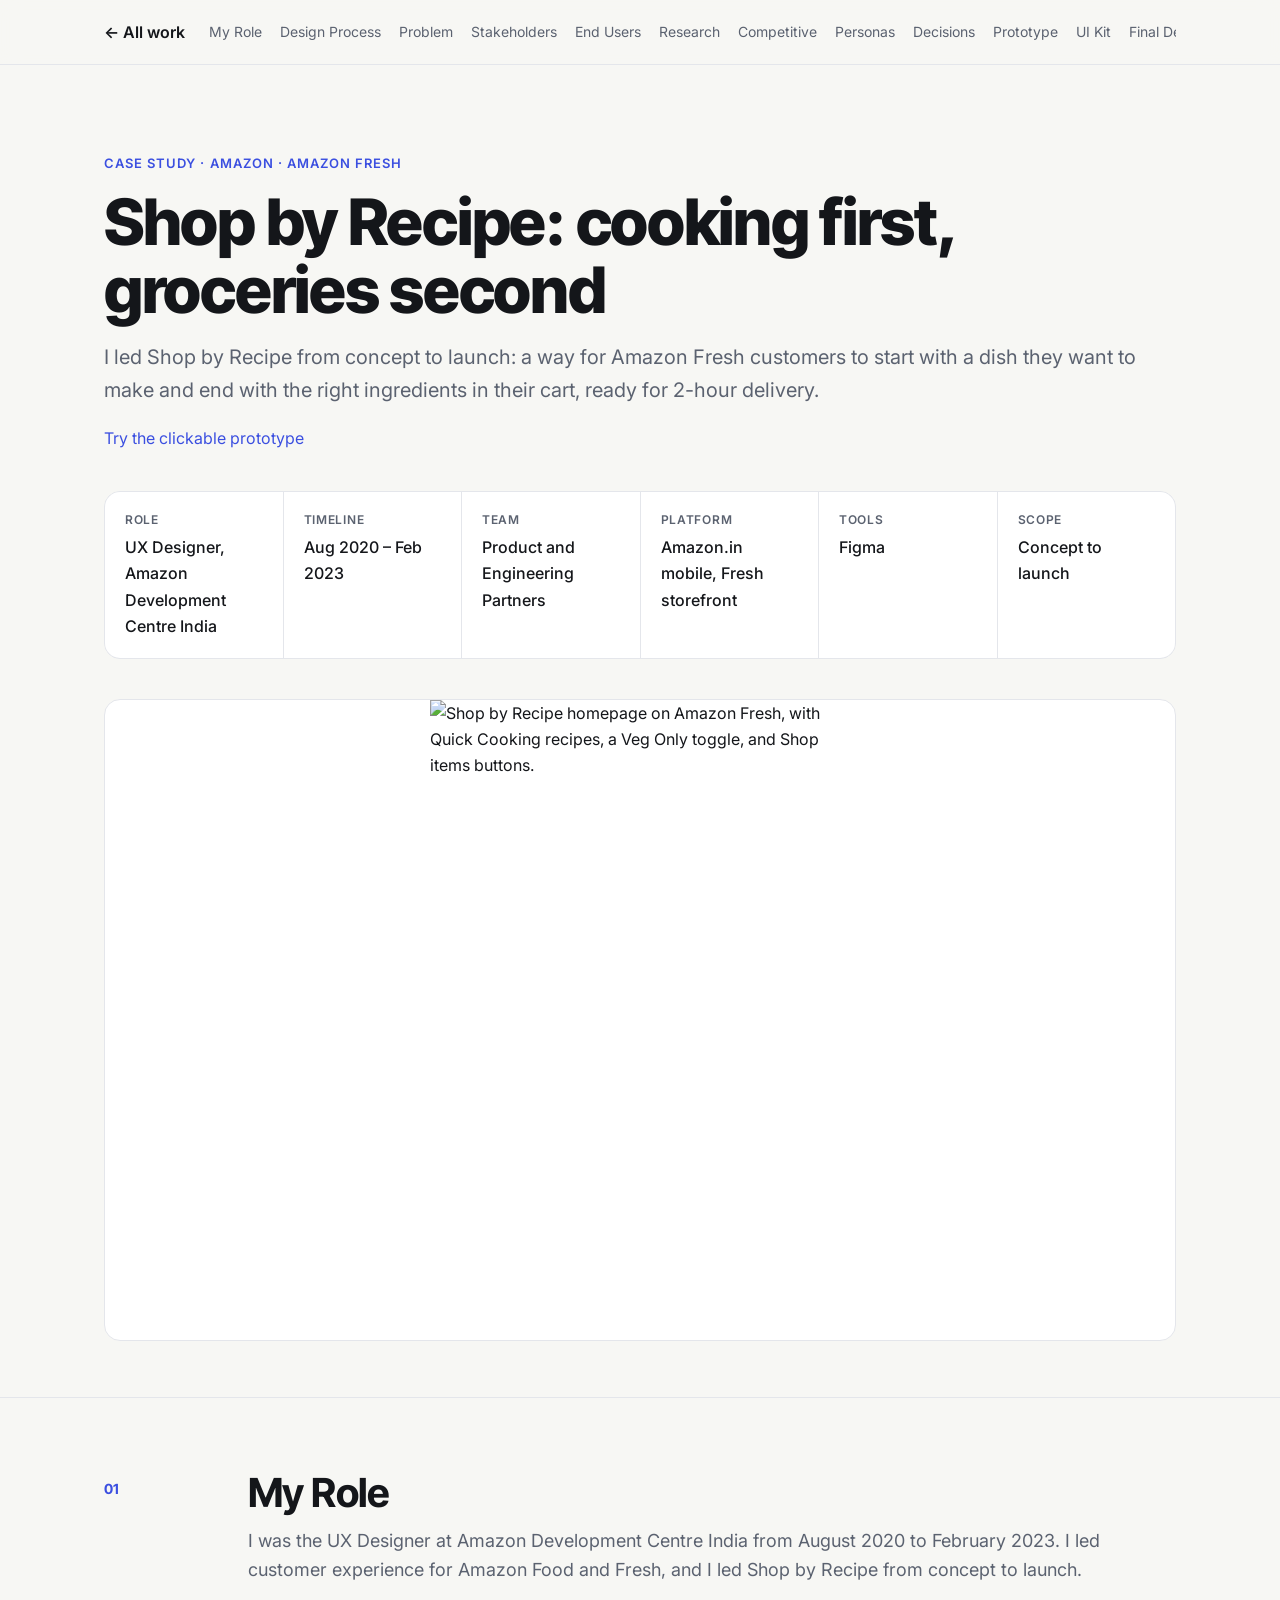
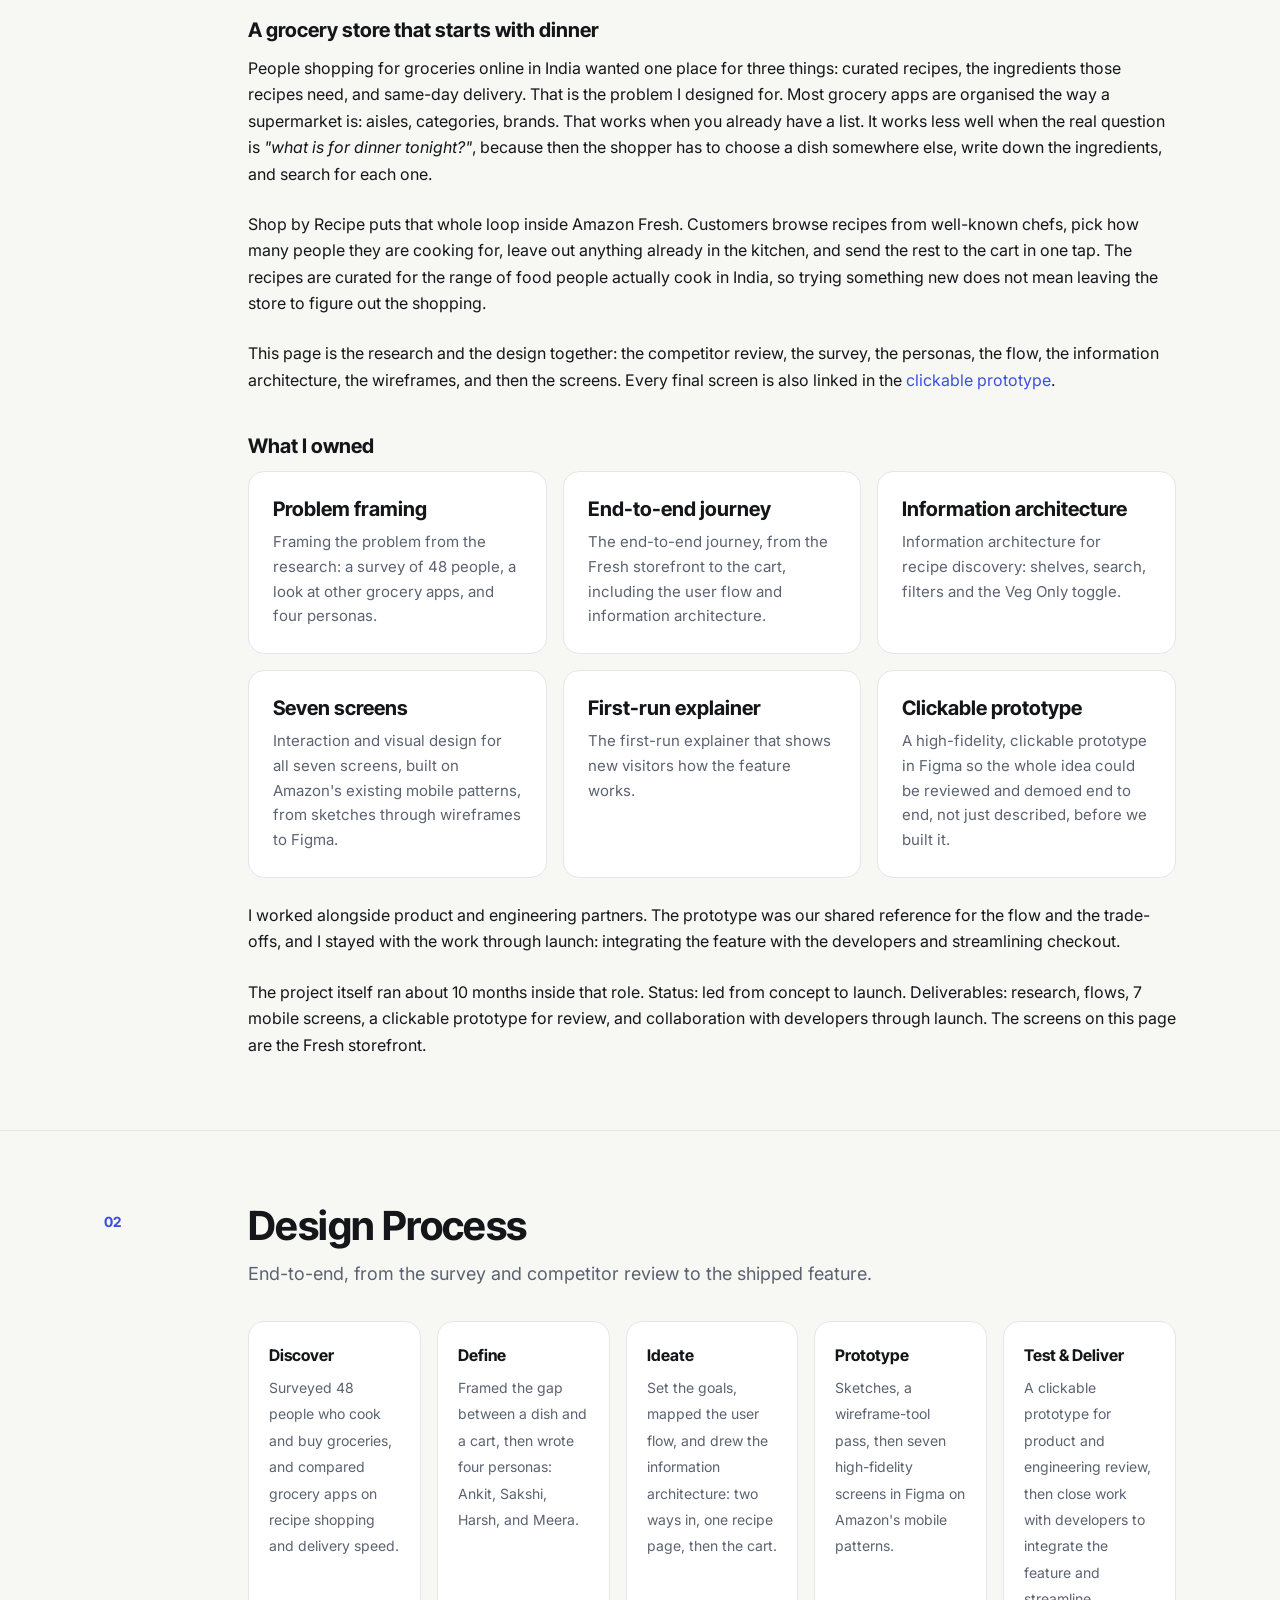
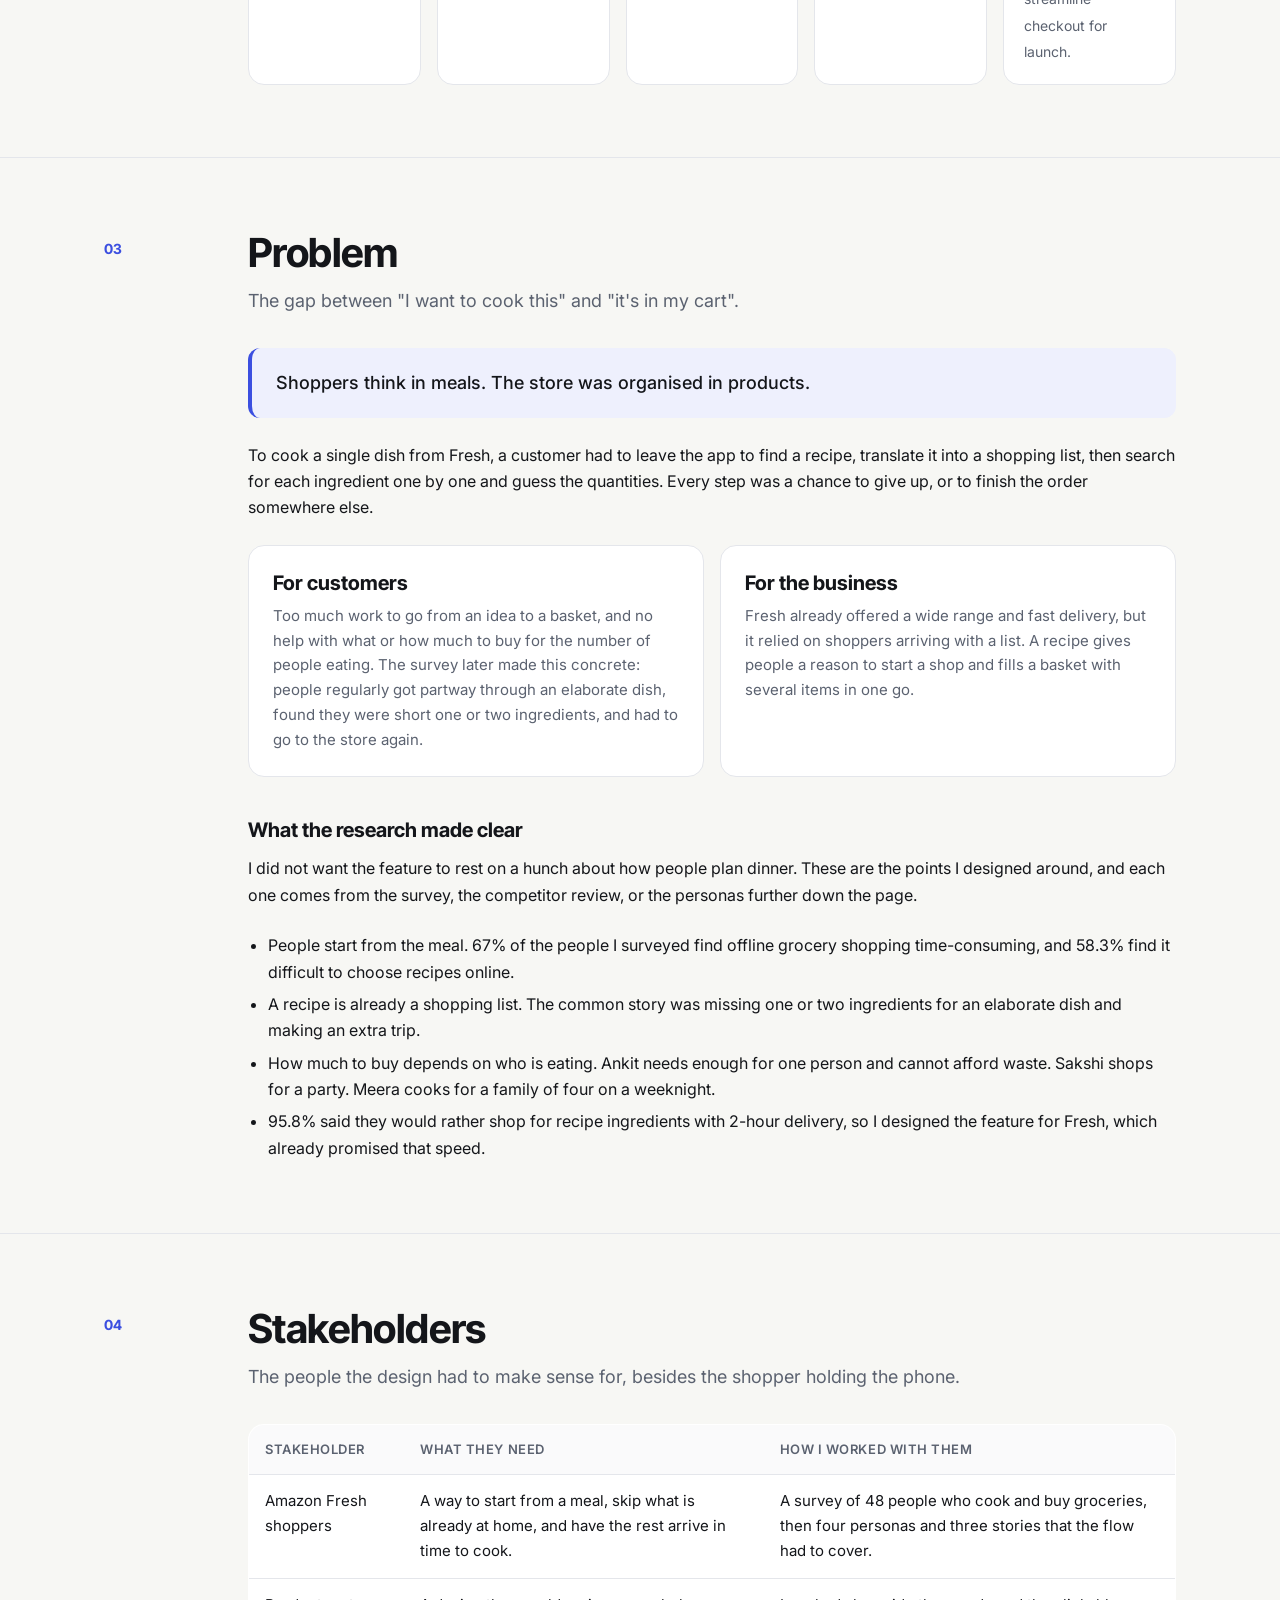
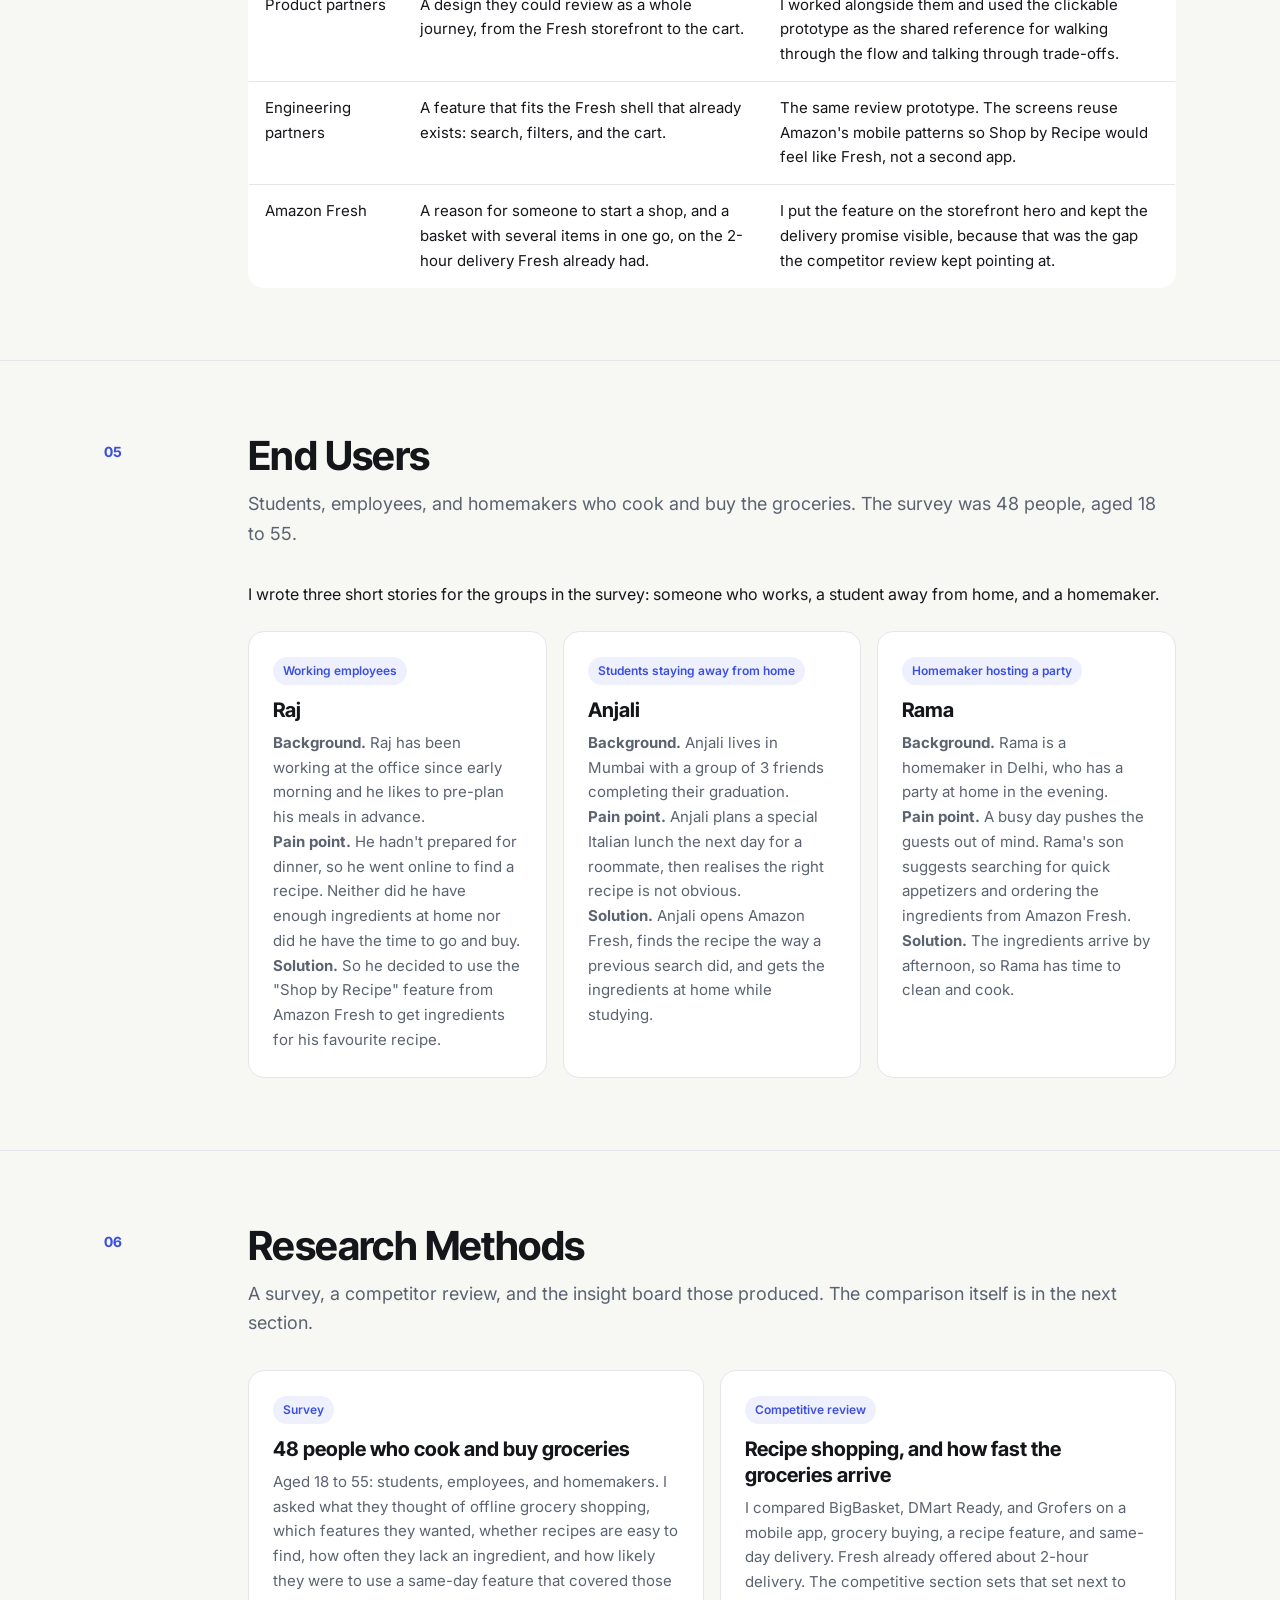
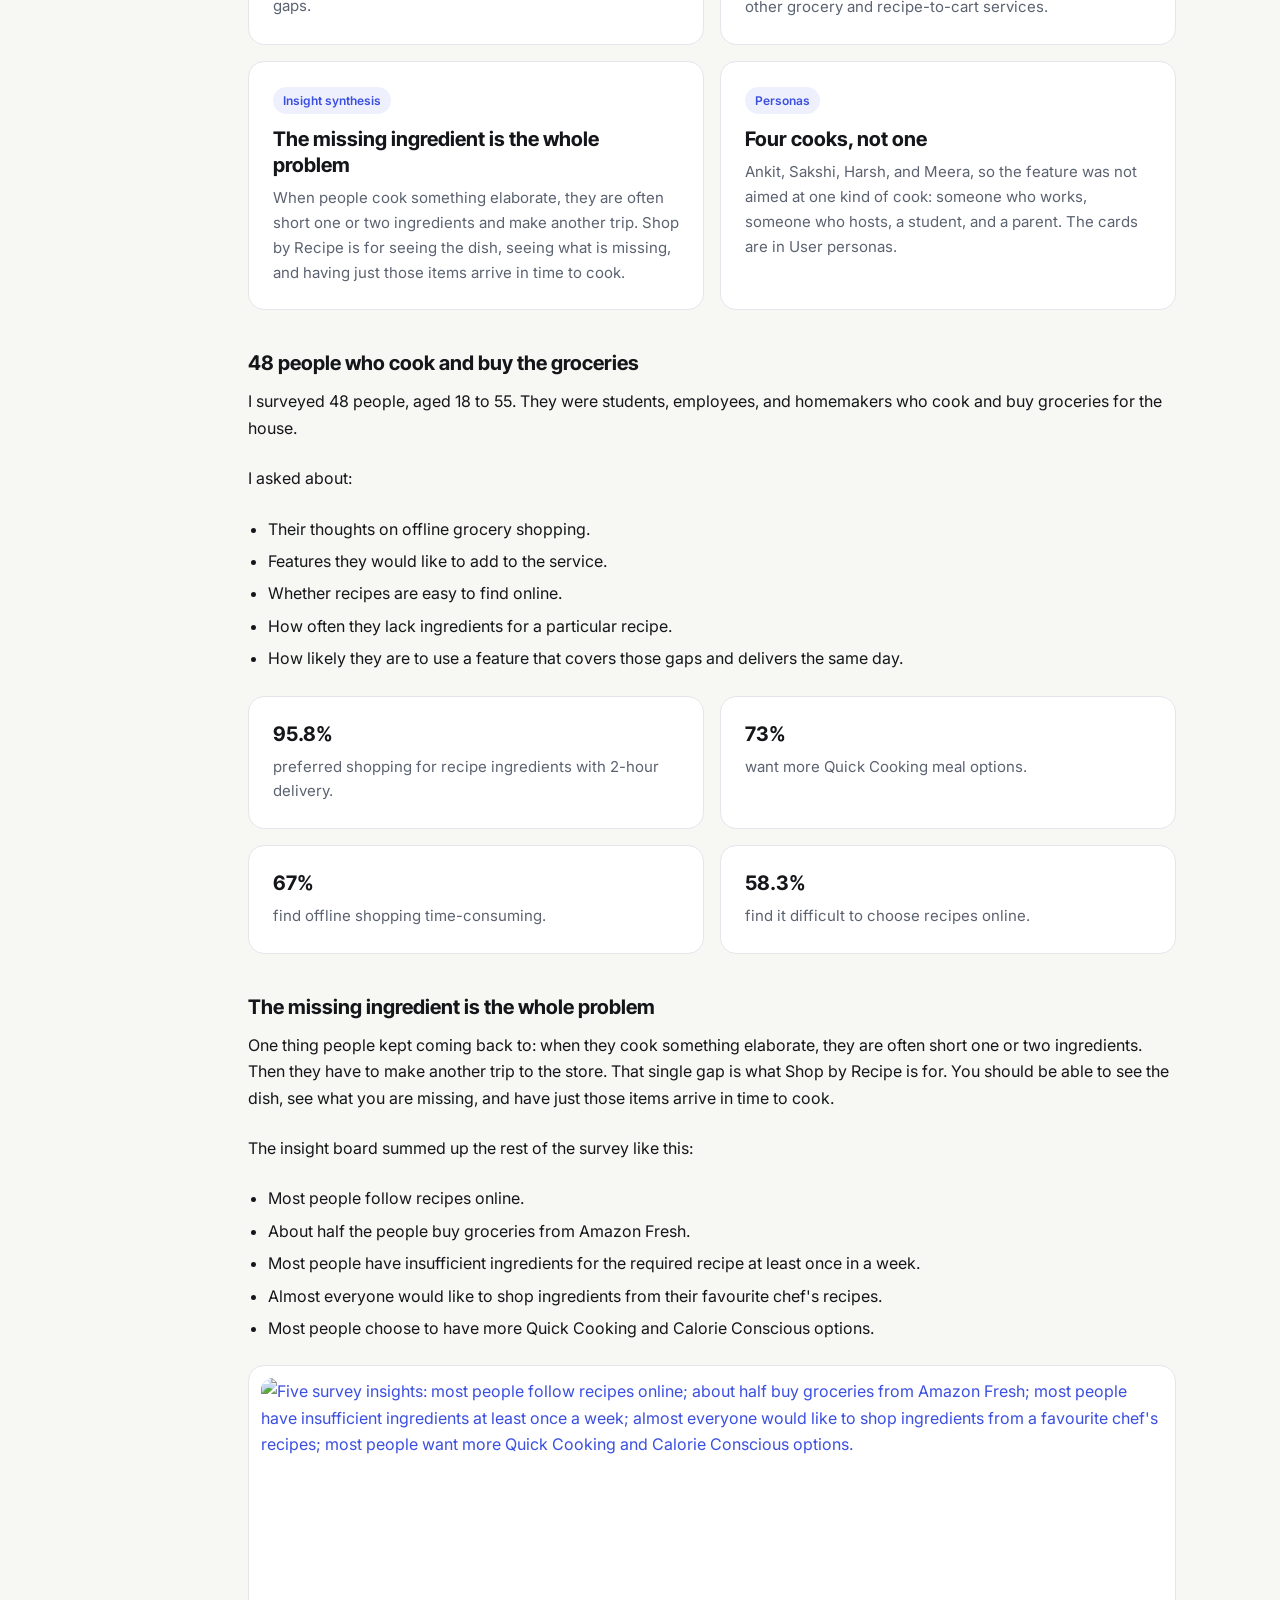
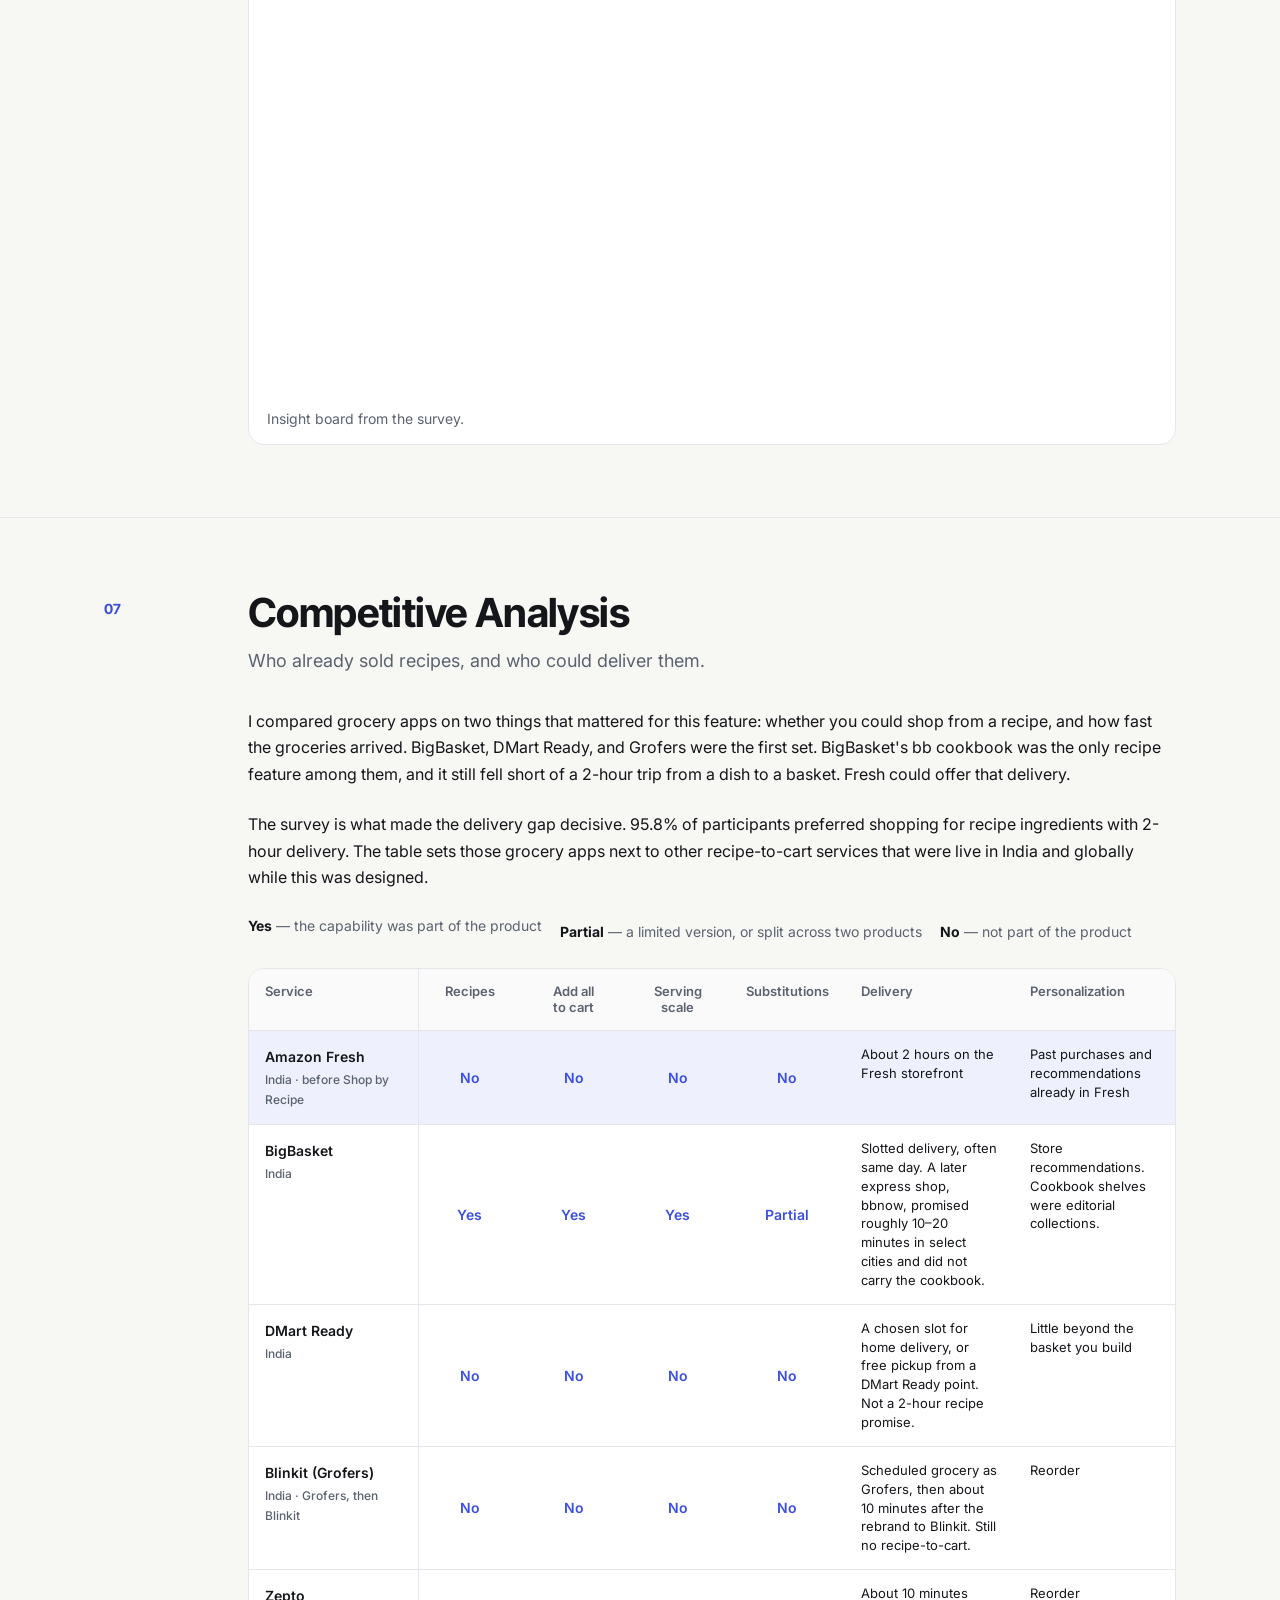
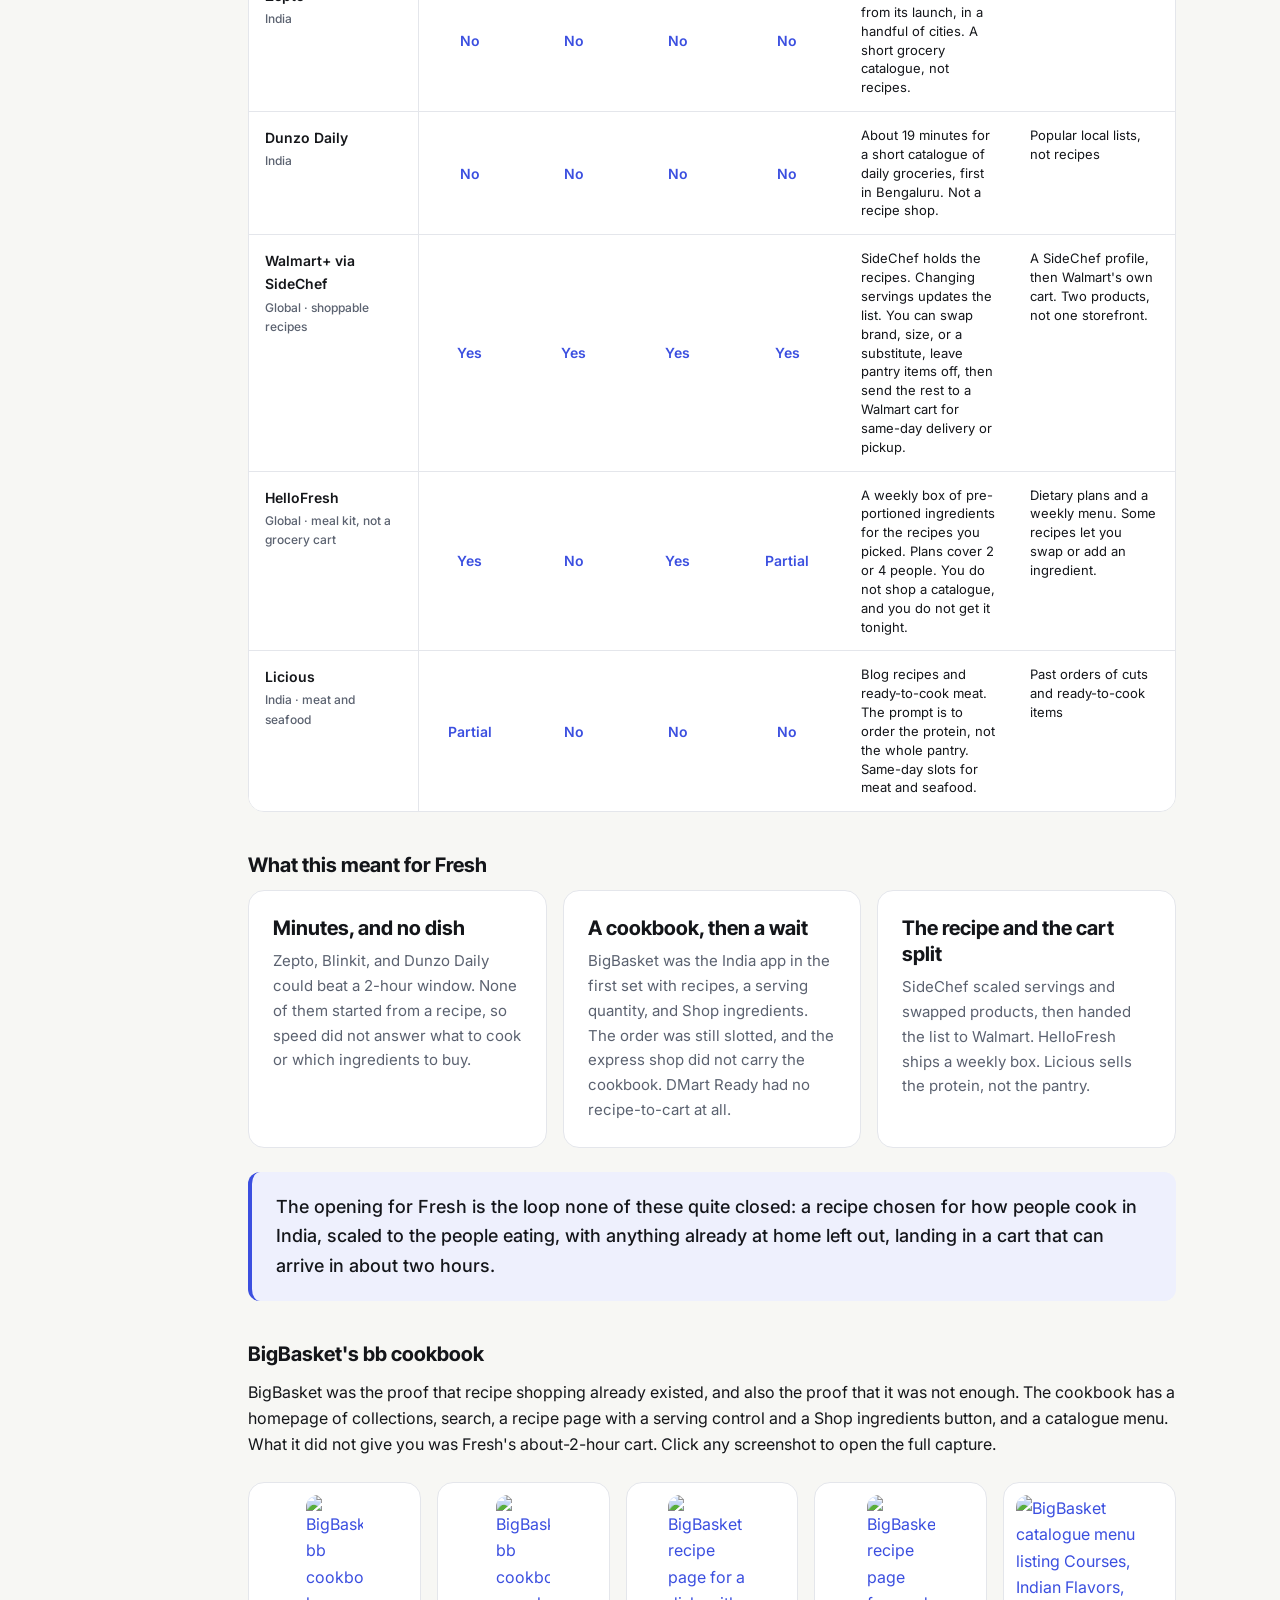
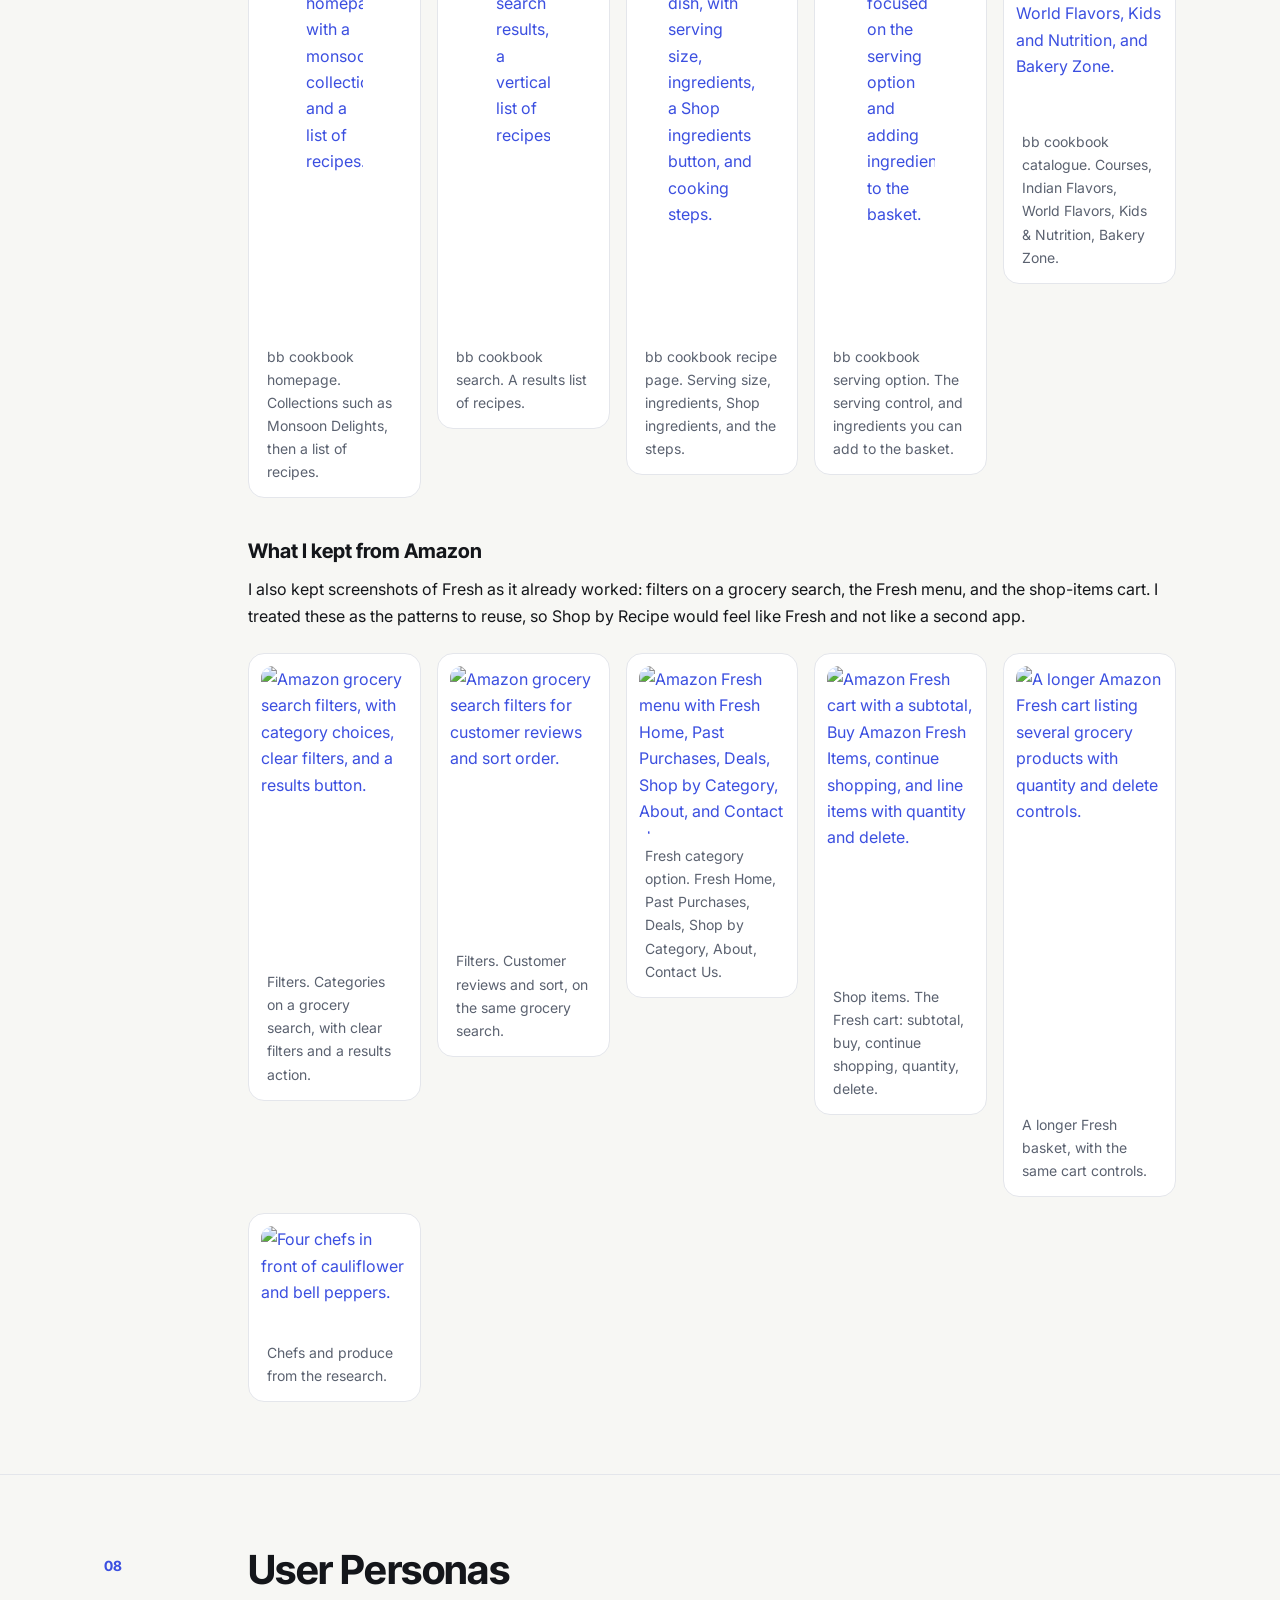
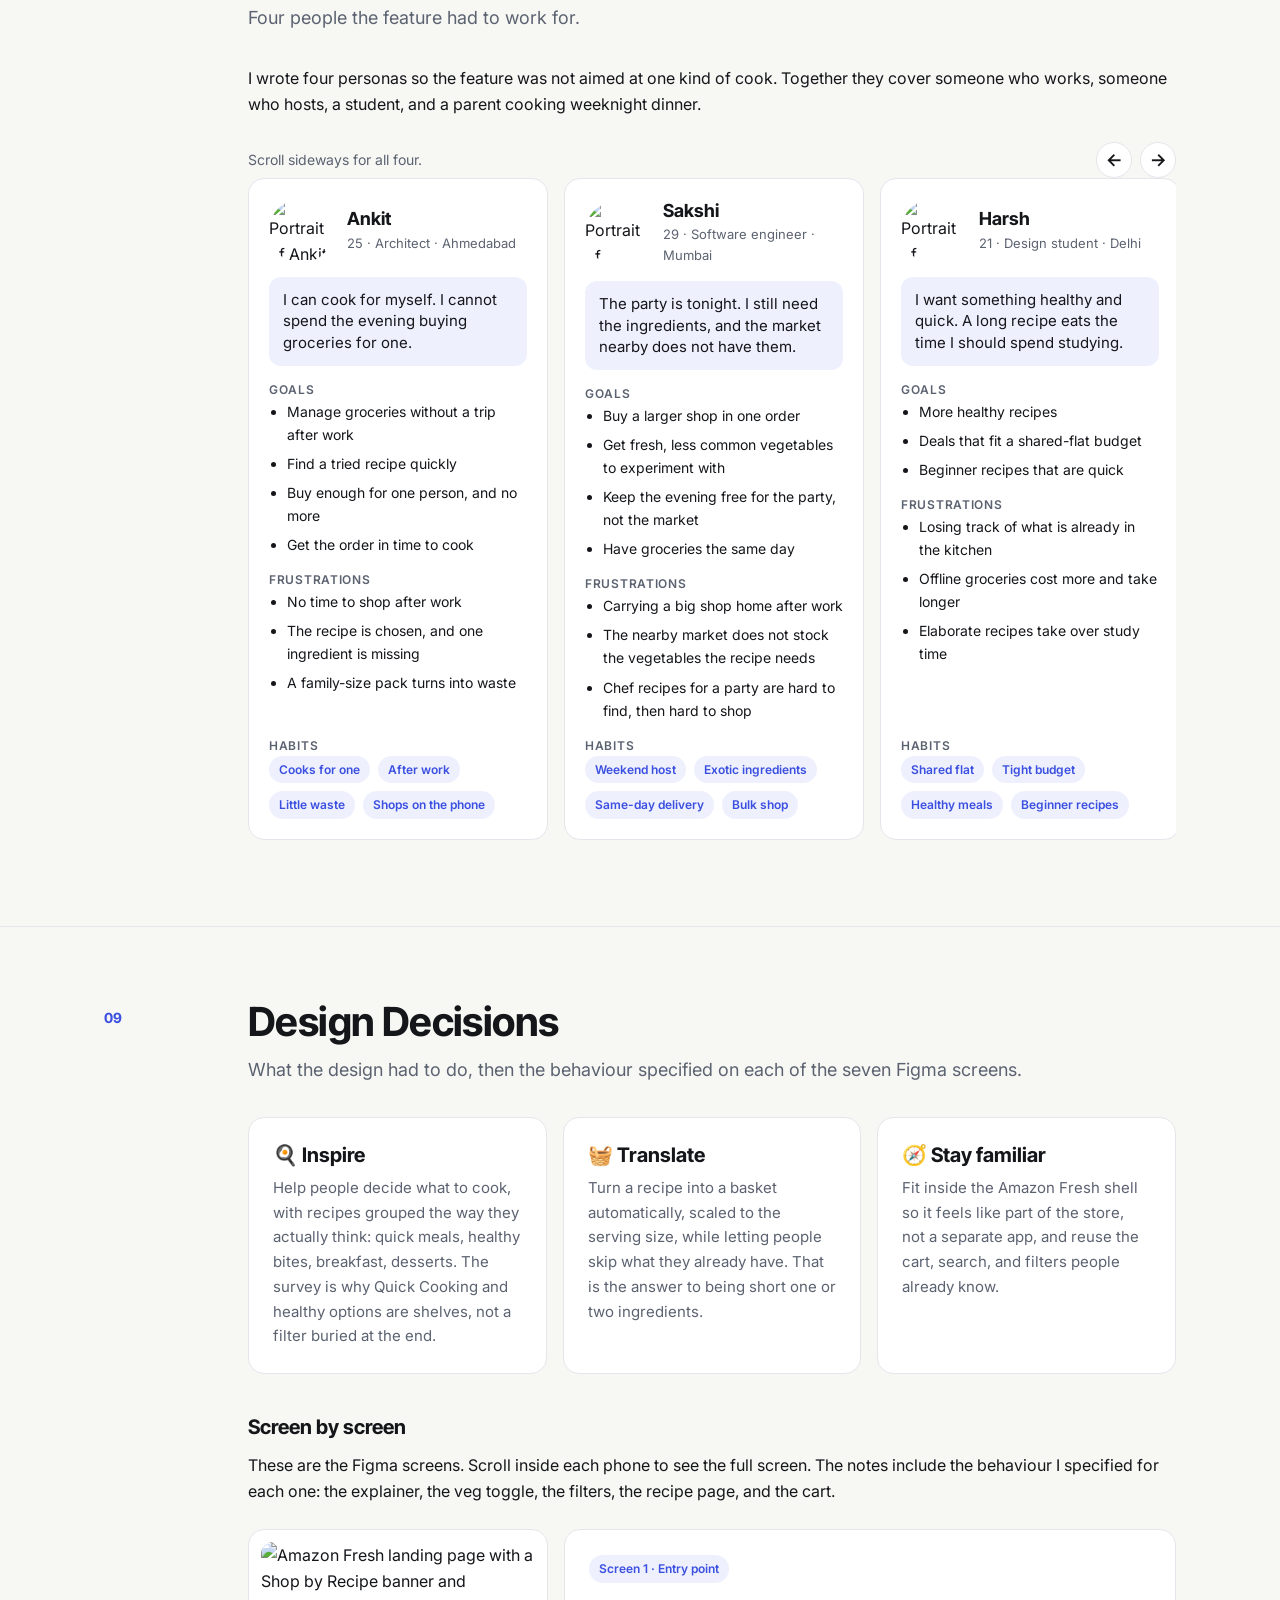
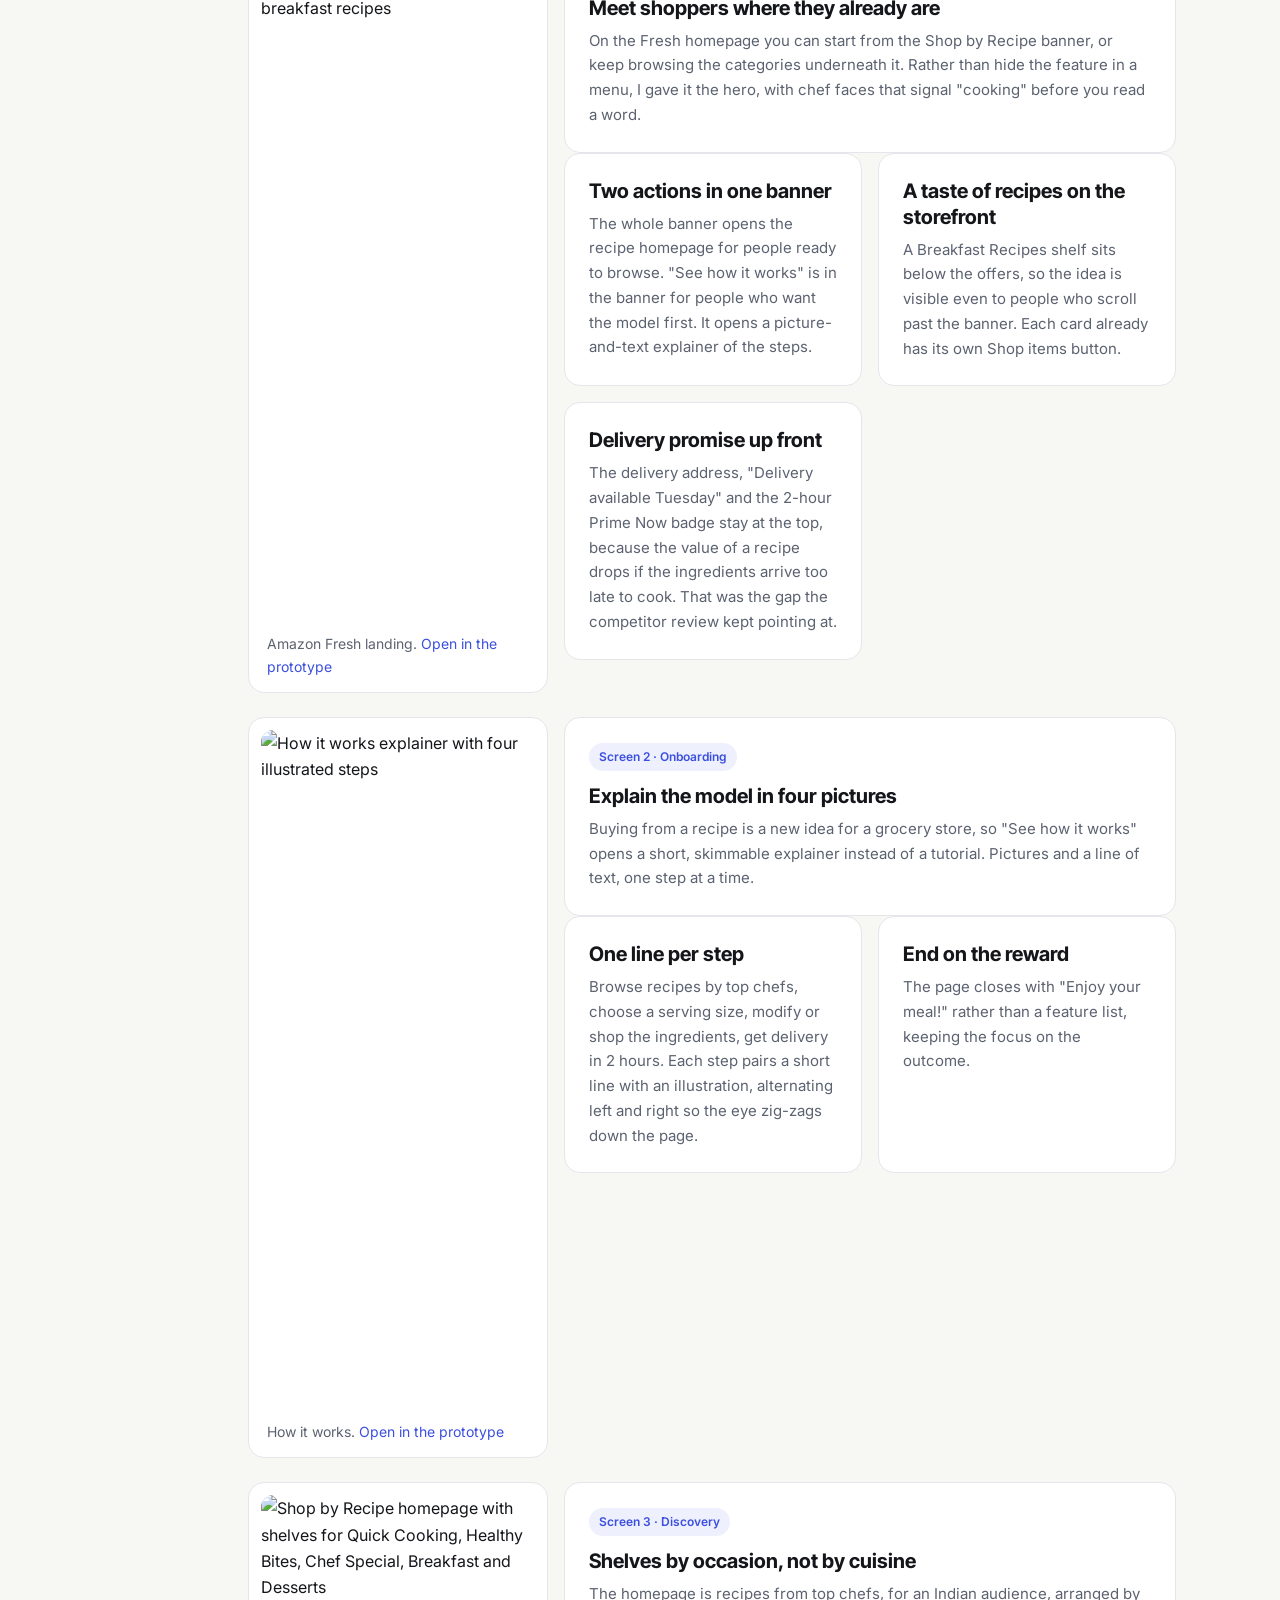
==== commit 67b7999a: "Remove Previous/Next project navigation and its styles" ====
--- a/index.html
+++ b/index.html
@@ -977,10 +977,6 @@
 </div></section>
 </main>
 
-<div class="cs-next"><div class="wrap">
-  <div><small>Previous</small><a href="https://suvarnamyneni.github.io/imobile-case-study/">iMobile</a></div>
-  <div style="text-align:right"><small>Next project</small><a href="https://suvarnamyneni.github.io/my-exp-mira-case-study/">My eXp + Mira</a></div>
-</div></div>
 <footer class="sm-footer" role="contentinfo">
   <div class="sm-footer-inner">
     <p class="sm-footer-copy">© 2026 Suvarna Myneni</p>
--- a/case-study.css
+++ b/case-study.css
@@ -0,0 +1,74 @@
+/* Shared case study stylesheet — identical in every case study repo. Do not edit per project. */
+@import url('https://fonts.googleapis.com/css2?family=Inter:wght@400;500;600;700&family=Inter+Tight:wght@600;700;800&display=swap');
+:root{
+  --bg:#F7F7F4; --surface:#FFFFFF; --ink:#14161A; --muted:#5B6270; --line:#E4E6EB;
+  --accent:#3B4FE0; --accent-soft:#EEF0FD; --dark:#101218; --dark-ink:#F3F4F7;
+  --radius:16px; --max:1120px;
+  --font:'Inter',system-ui,-apple-system,Segoe UI,Roboto,sans-serif;
+  --font-head:'Inter Tight','Inter',system-ui,sans-serif;
+}
+*{box-sizing:border-box;margin:0;padding:0}
+html{scroll-behavior:smooth;scroll-padding-top:80px}
+body{background:var(--bg);color:var(--ink);font:16px/1.65 var(--font);-webkit-font-smoothing:antialiased}
+img{max-width:100%;display:block;border-radius:12px}
+a{color:var(--accent);text-decoration:none} a:hover{text-decoration:underline}
+.wrap{max-width:var(--max);margin:0 auto;padding:0 24px}
+/* nav */
+.cs-nav{position:sticky;top:0;z-index:50;background:rgba(247,247,244,.92);backdrop-filter:blur(10px);border-bottom:1px solid var(--line)}
+.cs-nav .wrap{display:flex;align-items:center;gap:24px;height:64px}
+.cs-nav .back{font-weight:600;color:var(--ink);white-space:nowrap}
+.cs-nav .links{display:flex;gap:18px;overflow-x:auto;scrollbar-width:none;font-size:14px}
+.cs-nav .links::-webkit-scrollbar{display:none}
+.cs-nav .links a{color:var(--muted);white-space:nowrap} .cs-nav .links a:hover{color:var(--ink);text-decoration:none}
+/* hero */
+.cs-hero{padding:88px 0 56px}
+.eyebrow{font-size:13px;font-weight:600;letter-spacing:.08em;text-transform:uppercase;color:var(--accent)}
+.cs-hero h1{font:800 clamp(36px,5.5vw,64px)/1.05 var(--font-head);letter-spacing:-.02em;margin:14px 0 18px;max-width:900px}
+.cs-hero .lede{font-size:20px;color:var(--muted);max-width:760px}
+.meta{display:grid;grid-template-columns:repeat(auto-fit,minmax(170px,1fr));gap:1px;background:var(--line);border:1px solid var(--line);border-radius:var(--radius);overflow:hidden;margin-top:40px}
+.meta div{background:var(--surface);padding:18px 20px}
+.meta dt{font-size:12px;font-weight:600;text-transform:uppercase;letter-spacing:.06em;color:var(--muted)}
+.meta dd{font-weight:500;margin-top:4px}
+.cs-cover{margin-top:40px;border:1px solid var(--line);border-radius:var(--radius);overflow:hidden;background:var(--surface)}
+.cs-cover img{border-radius:0;width:100%}
+/* sections */
+.cs-section{padding:72px 0;border-top:1px solid var(--line)}
+.cs-section .head{display:grid;grid-template-columns:120px 1fr;gap:24px;margin-bottom:32px}
+.cs-section .num{font:700 14px var(--font-head);color:var(--accent);padding-top:10px}
+.cs-section h2{font:700 clamp(28px,3.4vw,40px)/1.15 var(--font-head);letter-spacing:-.015em}
+.cs-section .head p{color:var(--muted);font-size:18px;margin-top:10px;max-width:720px}
+.body{margin-left:144px} .body > * + *{margin-top:20px}
+.body p,.body li{max-width:760px} .body ul{padding-left:20px} .body li+li{margin-top:6px}
+h3{font:700 20px/1.3 var(--font-head);margin-bottom:8px}
+.grid{display:grid;gap:16px} .g2{grid-template-columns:repeat(2,1fr)} .g3{grid-template-columns:repeat(3,1fr)} .g4{grid-template-columns:repeat(4,1fr)}
+.card{background:var(--surface);border:1px solid var(--line);border-radius:var(--radius);padding:24px}
+.card p{color:var(--muted);font-size:15px}
+.card .tag{display:inline-block;font-size:12px;font-weight:600;color:var(--accent);background:var(--accent-soft);padding:4px 10px;border-radius:999px;margin-bottom:12px}
+.callout{background:var(--accent-soft);border-left:4px solid var(--accent);border-radius:12px;padding:20px 24px;font-size:18px;font-weight:500}
+.process{display:grid;grid-template-columns:repeat(5,1fr);gap:12px;counter-reset:s}
+.process .step{background:var(--surface);border:1px solid var(--line);border-radius:var(--radius);padding:20px}
+.process .step b{display:block;font-family:var(--font-head);margin-bottom:6px}
+.process .step span{font-size:14px;color:var(--muted)}
+table{width:100%;border-collapse:collapse;background:var(--surface);border:1px solid var(--line);border-radius:var(--radius);overflow:hidden;font-size:15px}
+th,td{text-align:left;padding:14px 16px;border-bottom:1px solid var(--line);vertical-align:top}
+th{background:#FAFAFB;font-weight:600;font-size:13px;text-transform:uppercase;letter-spacing:.04em;color:var(--muted)}
+tr:last-child td{border-bottom:0}
+.persona{display:grid;grid-template-columns:96px 1fr;gap:20px}
+.persona .avatar{width:96px;height:96px;border-radius:50%;background:var(--accent-soft);display:grid;place-items:center;font:700 28px var(--font-head);color:var(--accent)}
+.figure{background:var(--surface);border:1px solid var(--line);border-radius:var(--radius);padding:12px}
+.figure figcaption{font-size:14px;color:var(--muted);padding:10px 6px 2px}
+.swatches{display:flex;flex-wrap:wrap;gap:12px}
+.swatch{width:120px;border:1px solid var(--line);border-radius:12px;overflow:hidden;background:var(--surface);font-size:13px}
+.swatch i{display:block;height:64px} .swatch span{display:block;padding:8px 10px}
+.metric{background:var(--surface);border:1px solid var(--line);border-radius:var(--radius);padding:24px}
+.metric .v{font:800 40px/1 var(--font-head);color:var(--accent)}
+.metric .l{margin-top:10px;font-weight:600}
+.metric .n{margin-top:6px;font-size:13px;color:var(--muted)}
+.dark{background:var(--dark);color:var(--dark-ink);border-top:0}
+.dark .head p,.dark .card p{color:#A9AFBC} .dark .card,.dark .metric{background:#181B23;border-color:#2A2E39}
+.cs-foot{padding:24px 0;border-top:1px solid var(--line);color:var(--muted);font-size:14px}
+@media (max-width:900px){
+  .cs-section .head{grid-template-columns:1fr;gap:4px}.body{margin-left:0}
+  .g3,.g4,.process{grid-template-columns:1fr 1fr}.g2{grid-template-columns:1fr}
+}
+@media (max-width:560px){.g3,.g4,.process{grid-template-columns:1fr}.persona{grid-template-columns:1fr}}
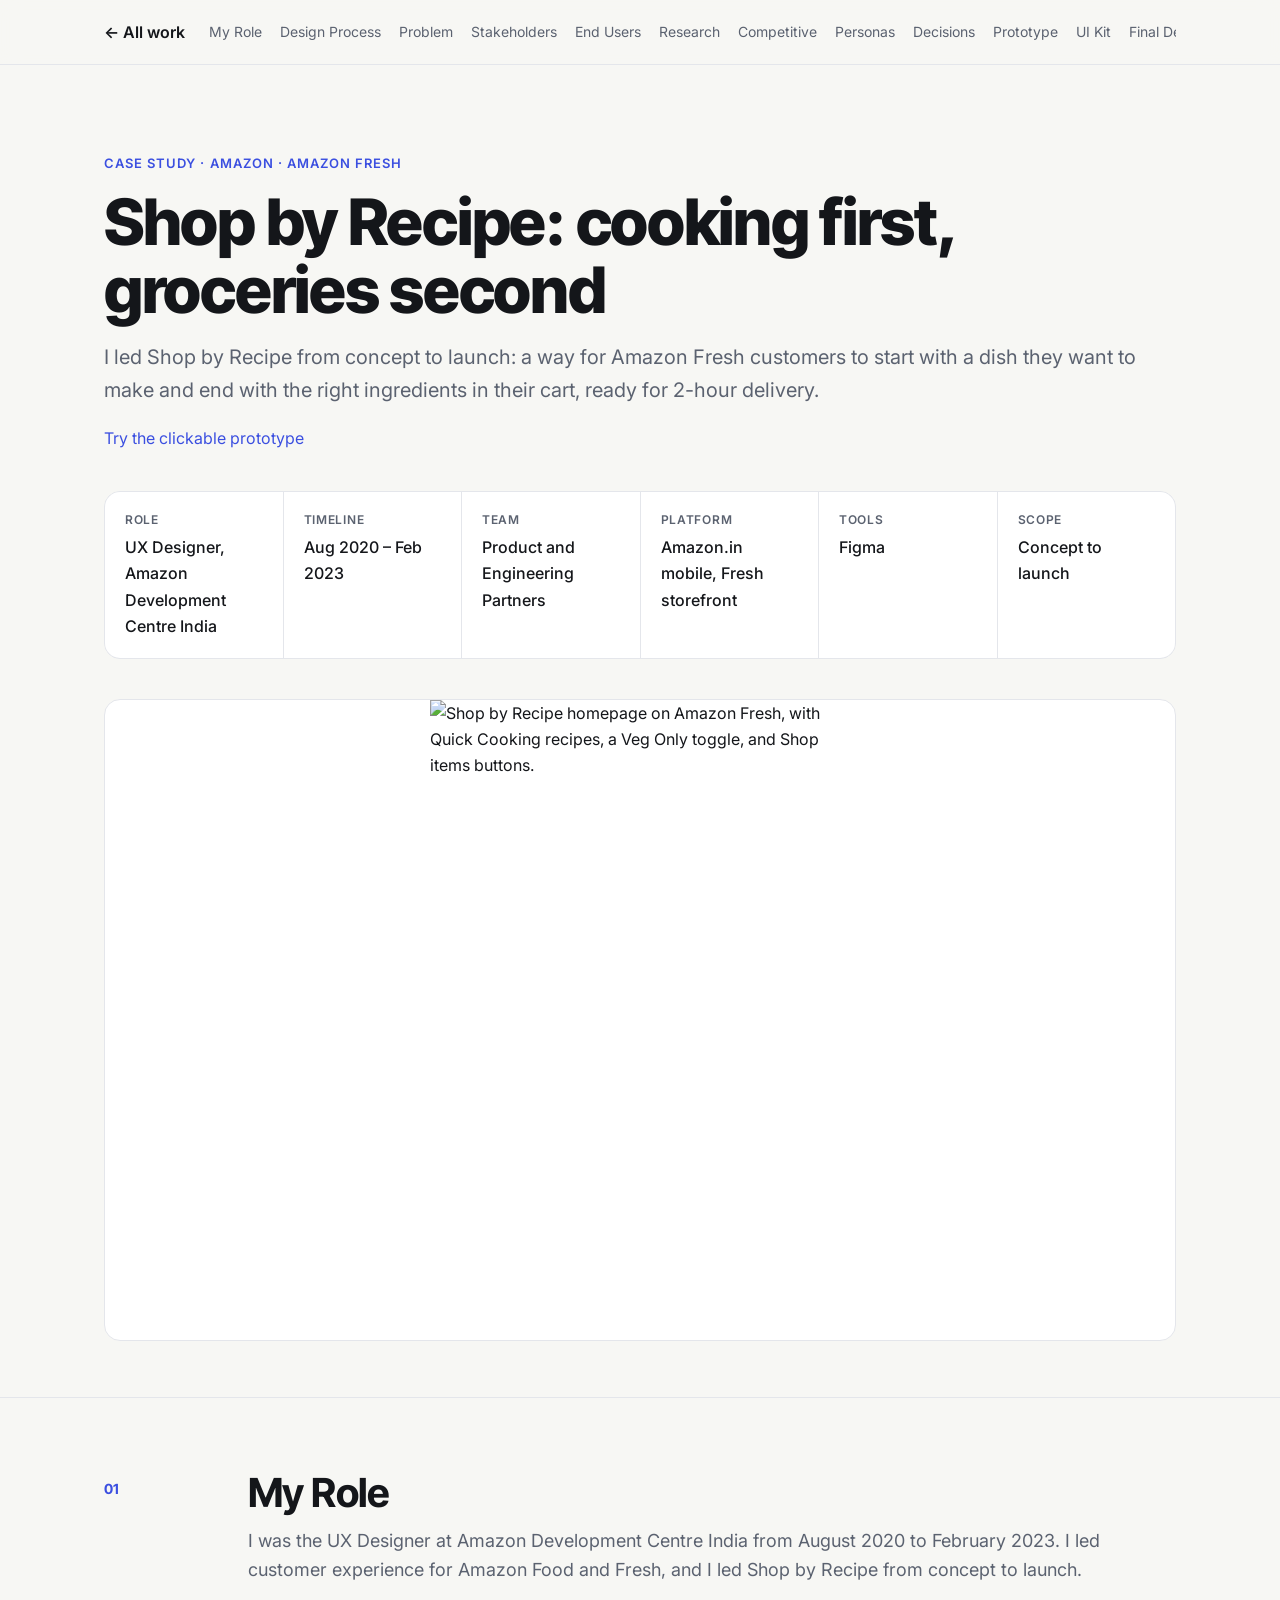
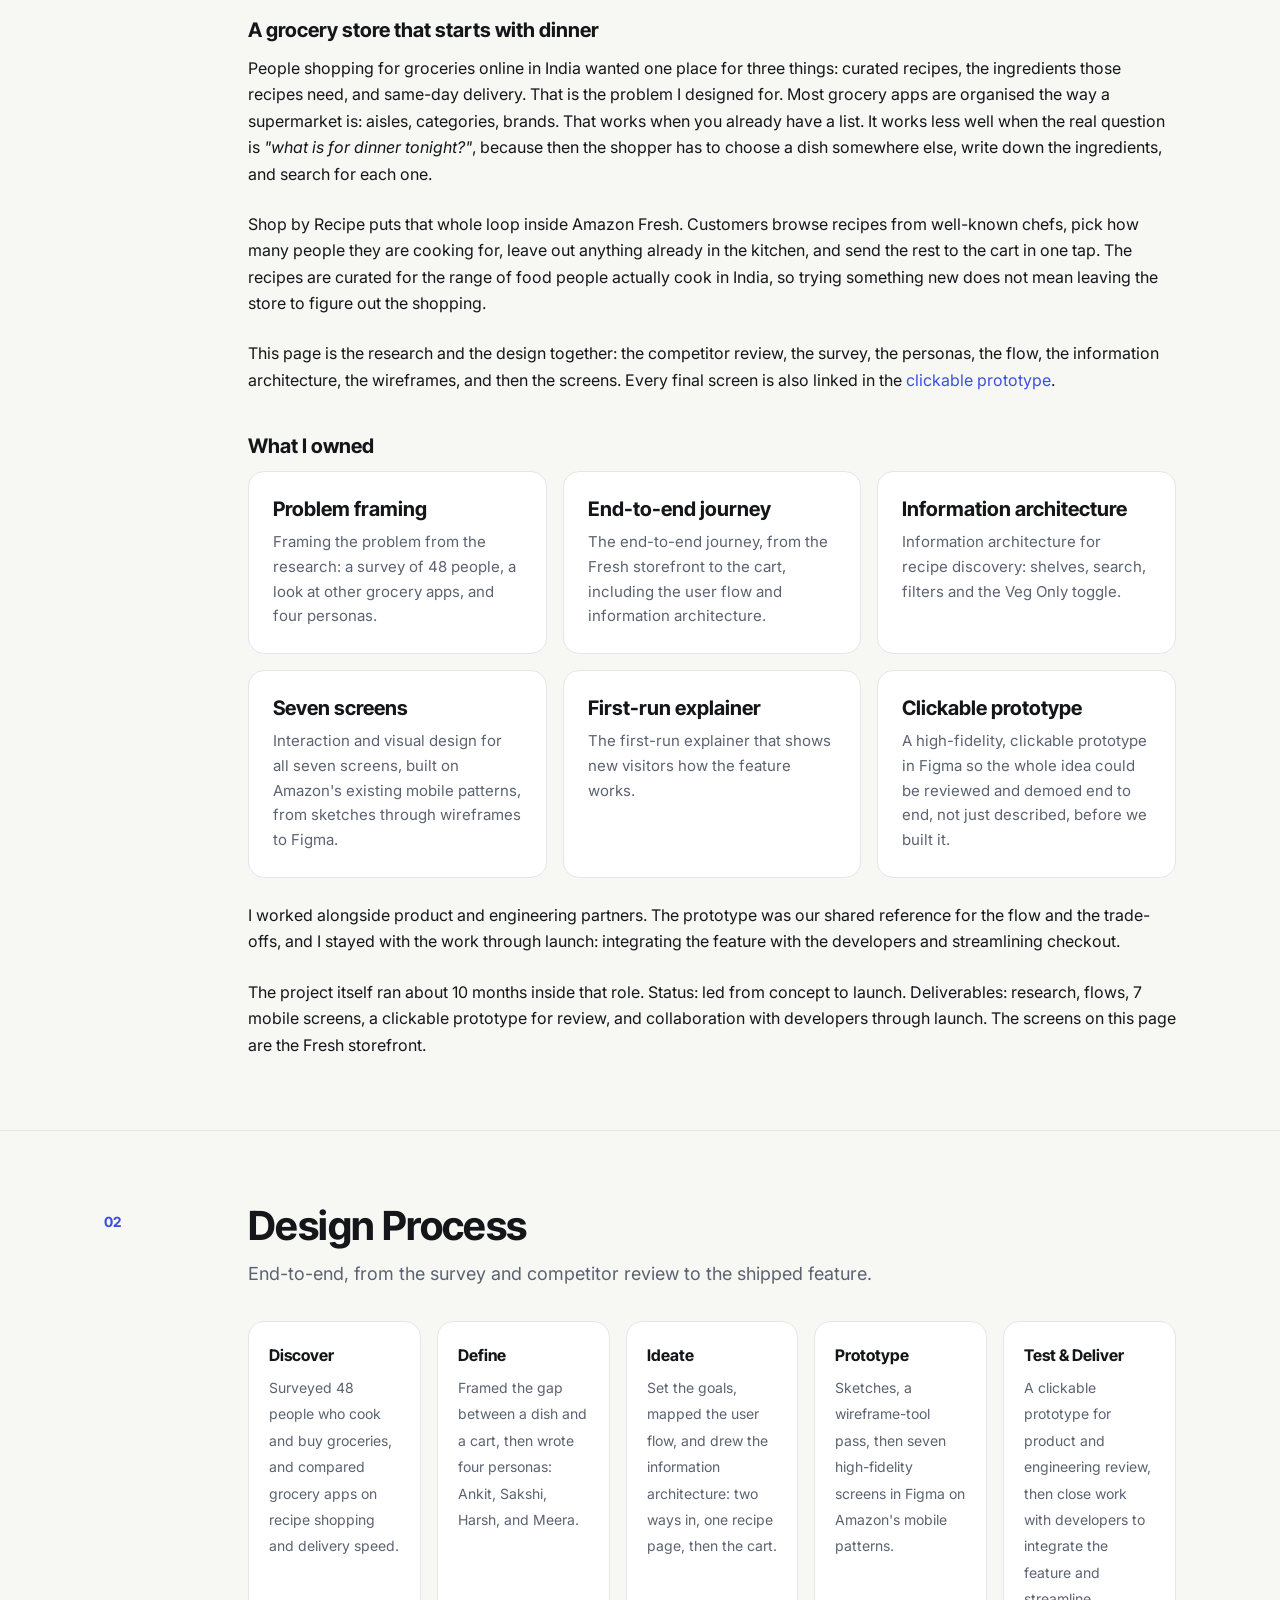
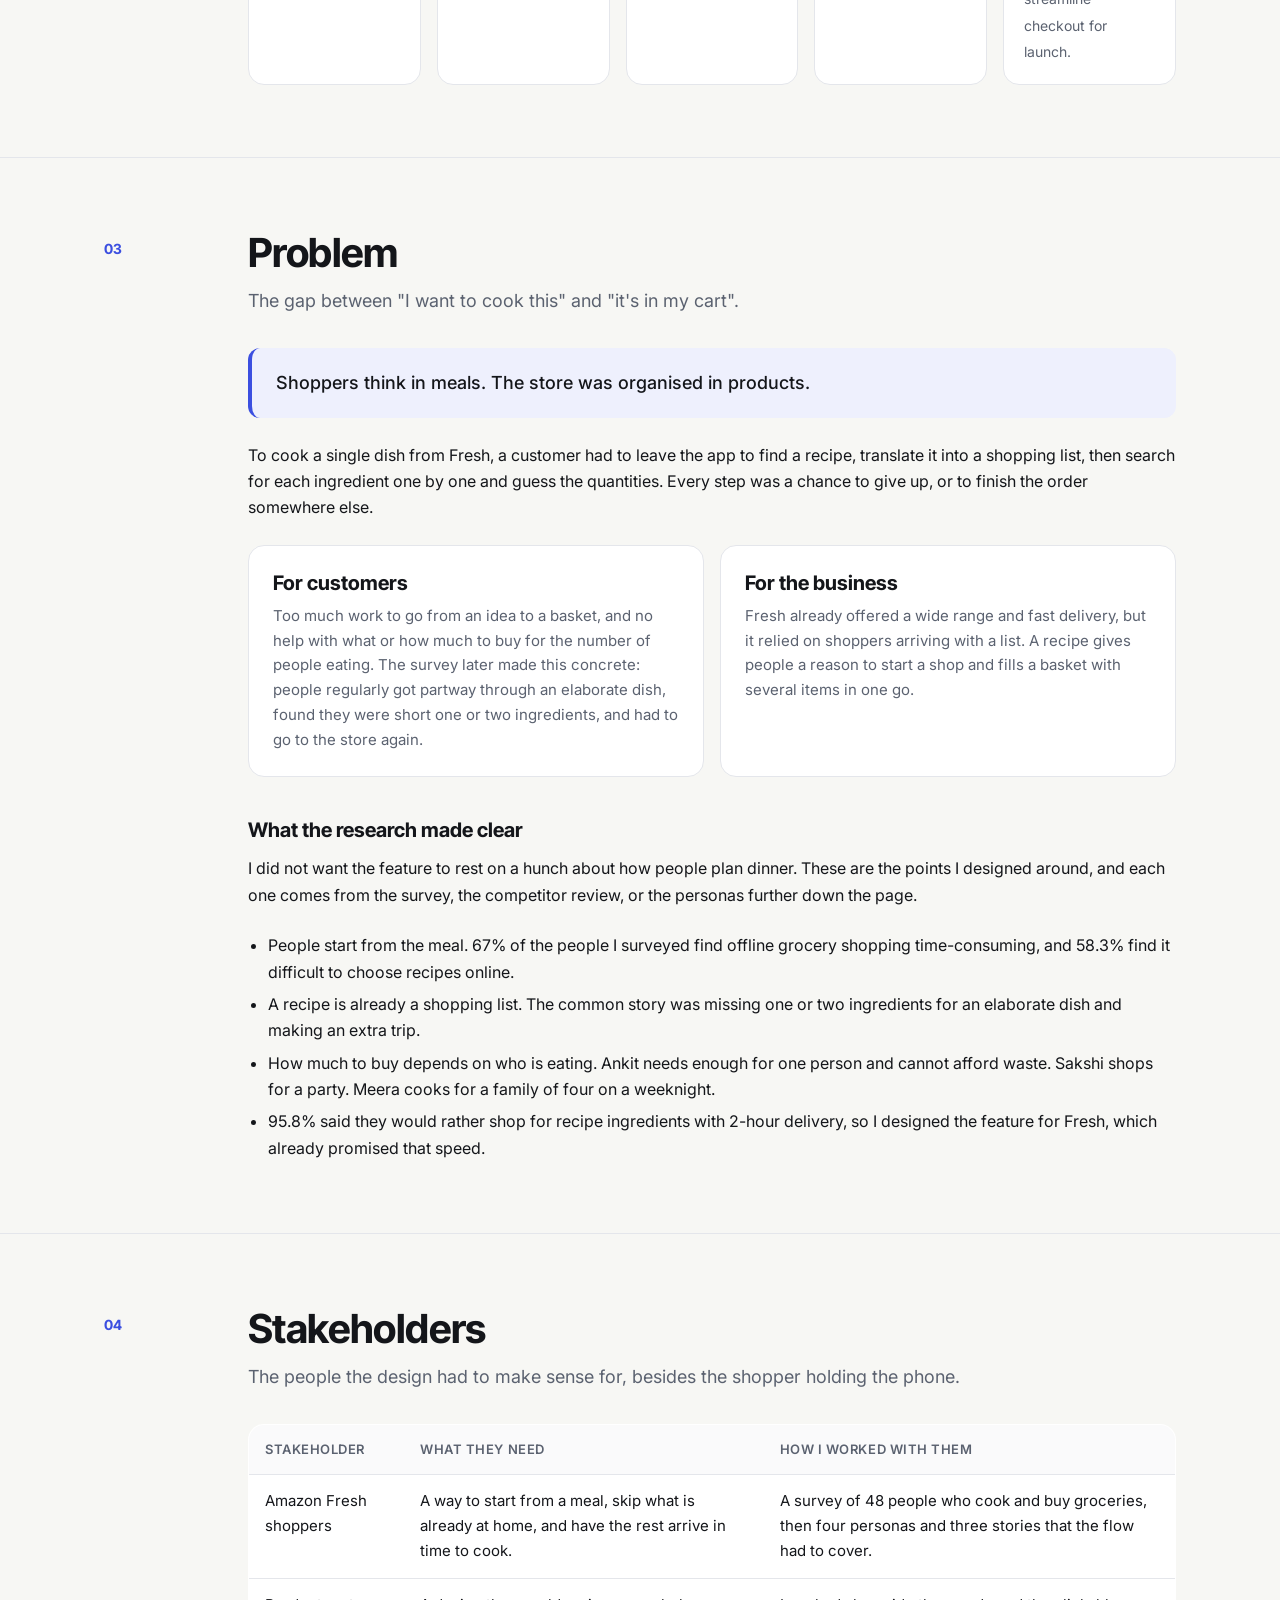
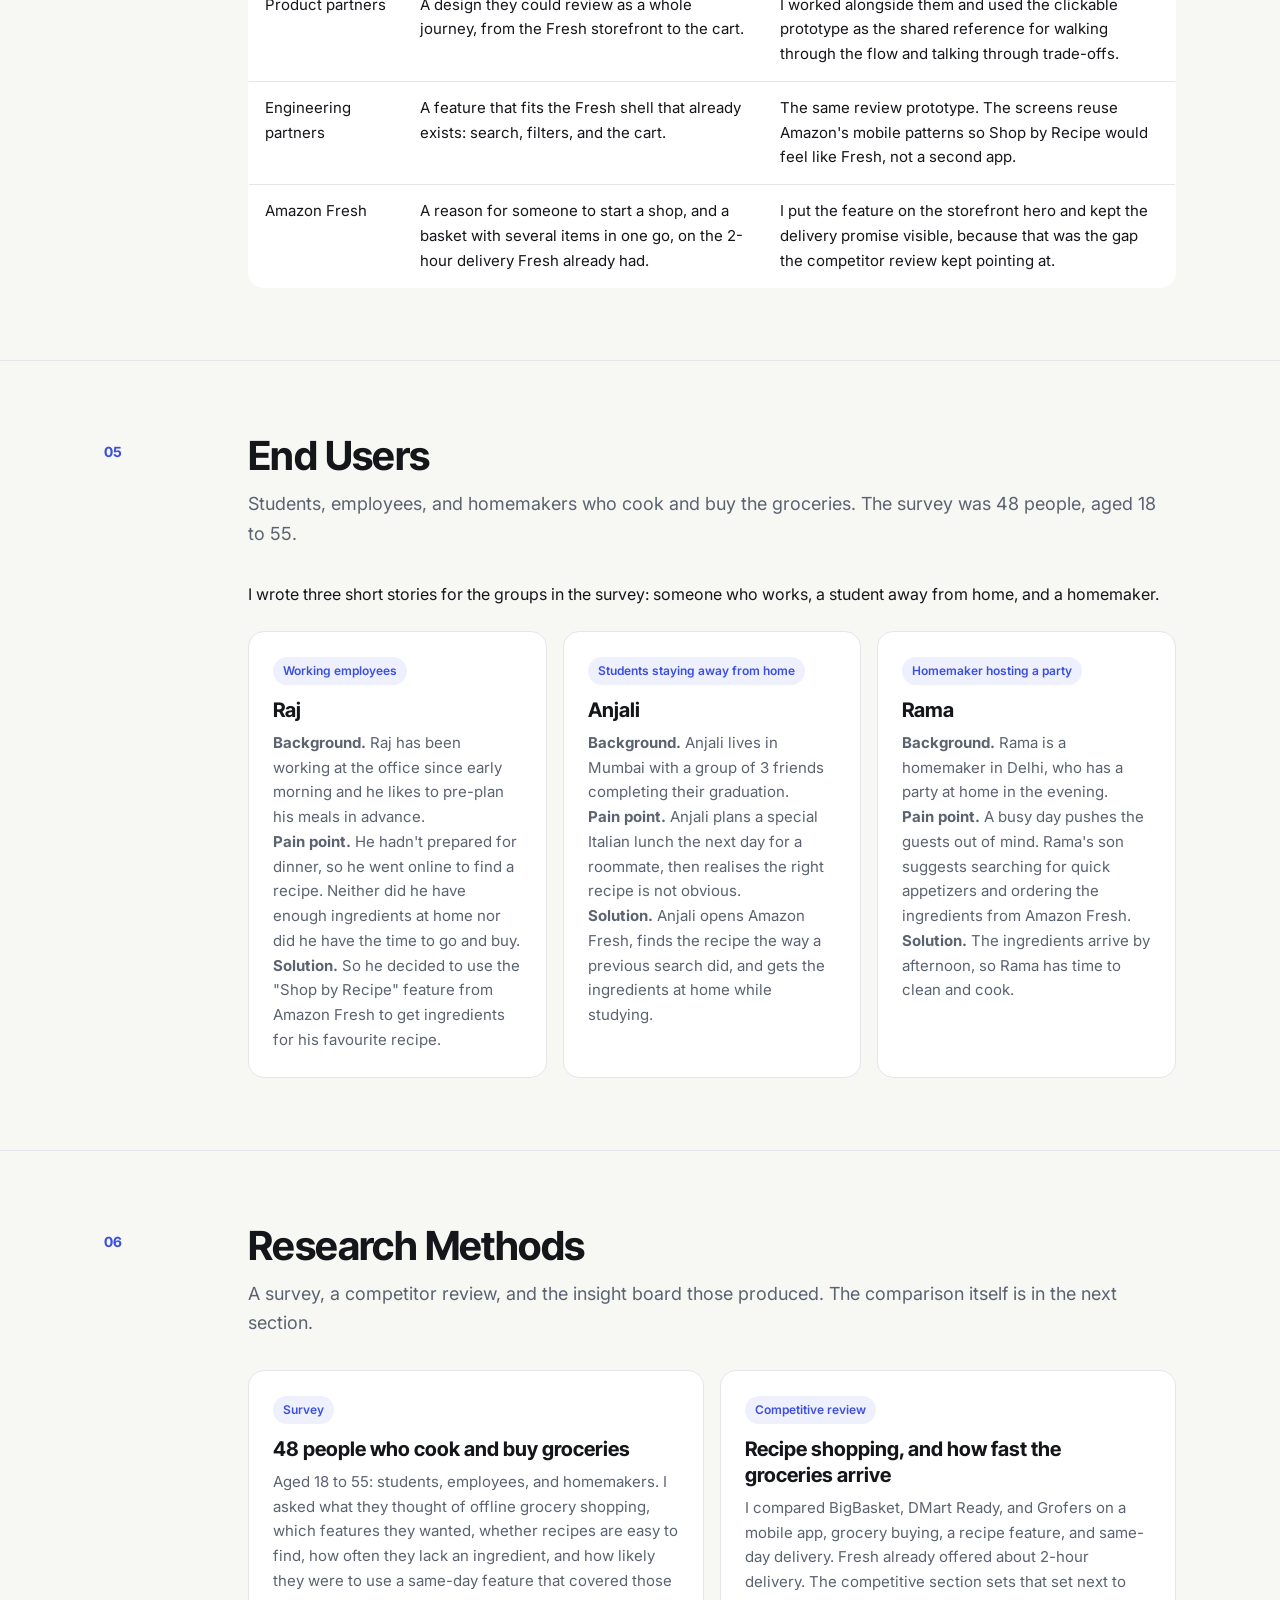
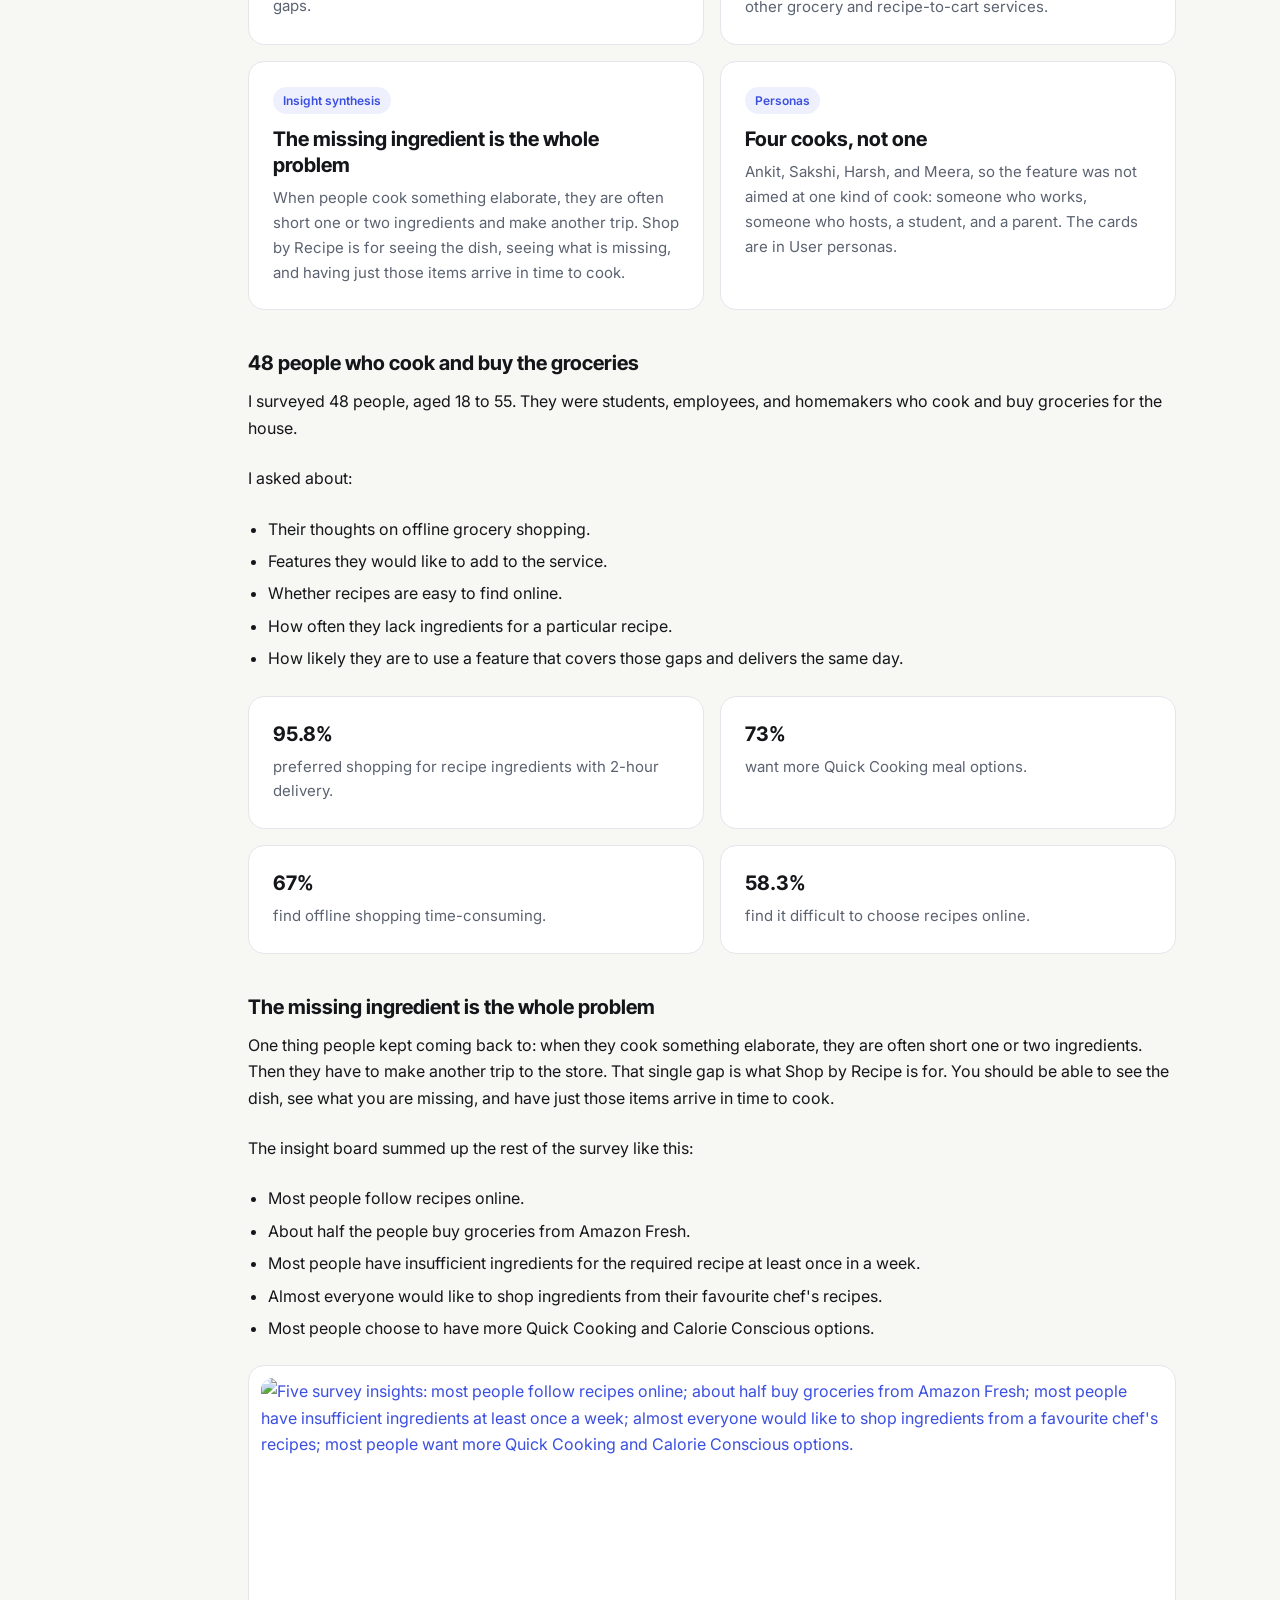
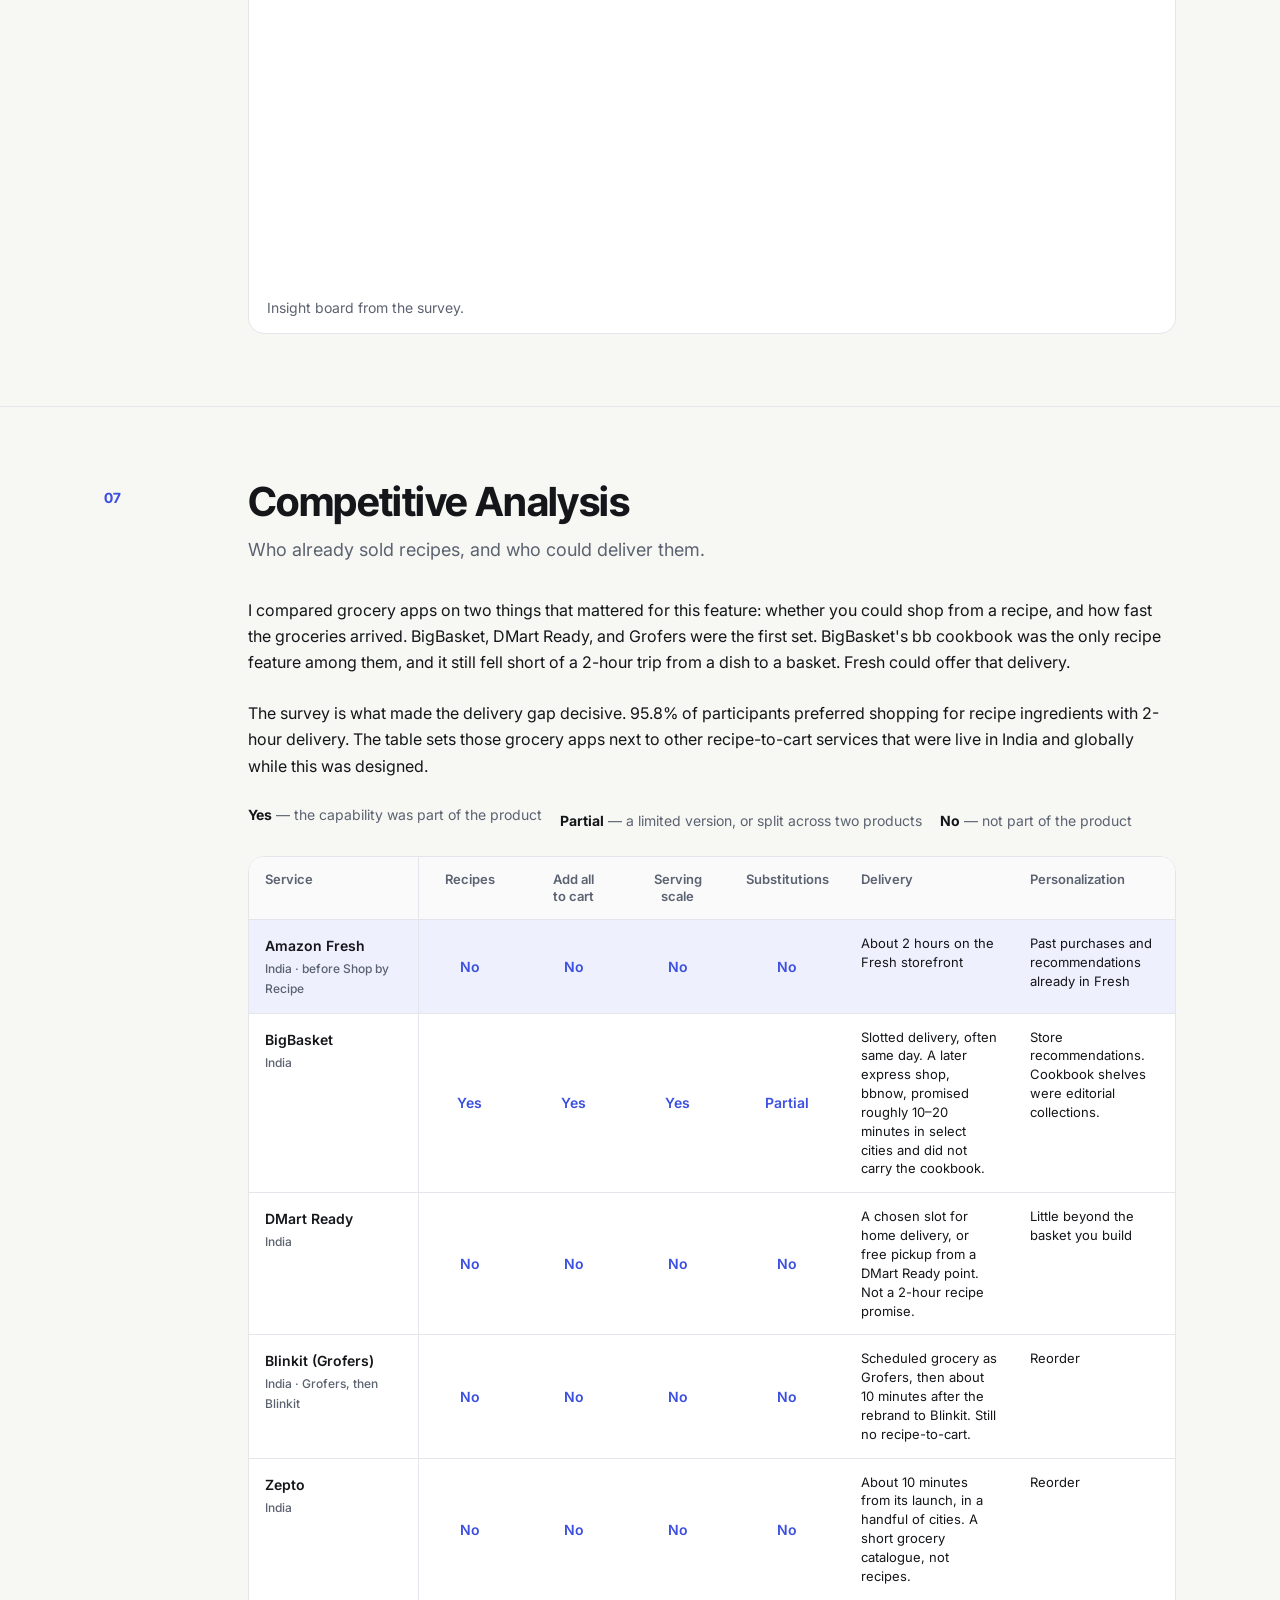
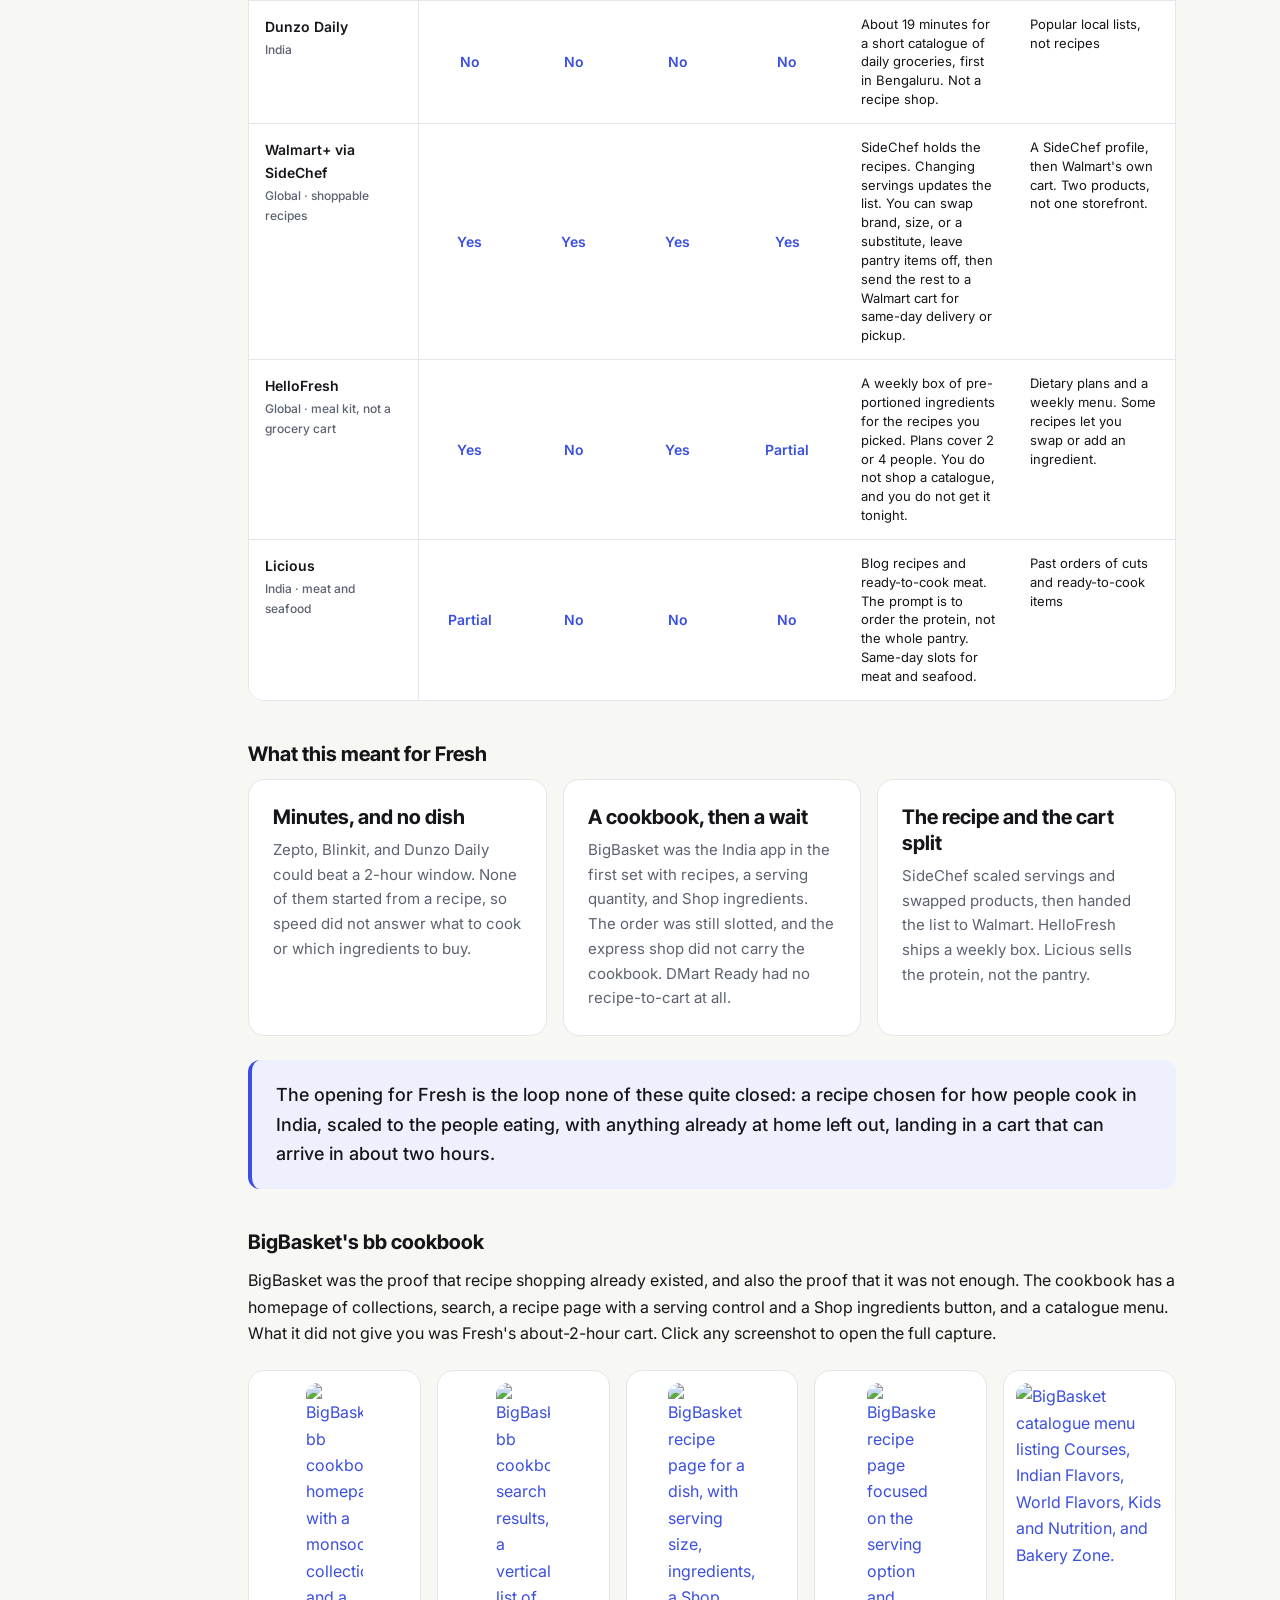
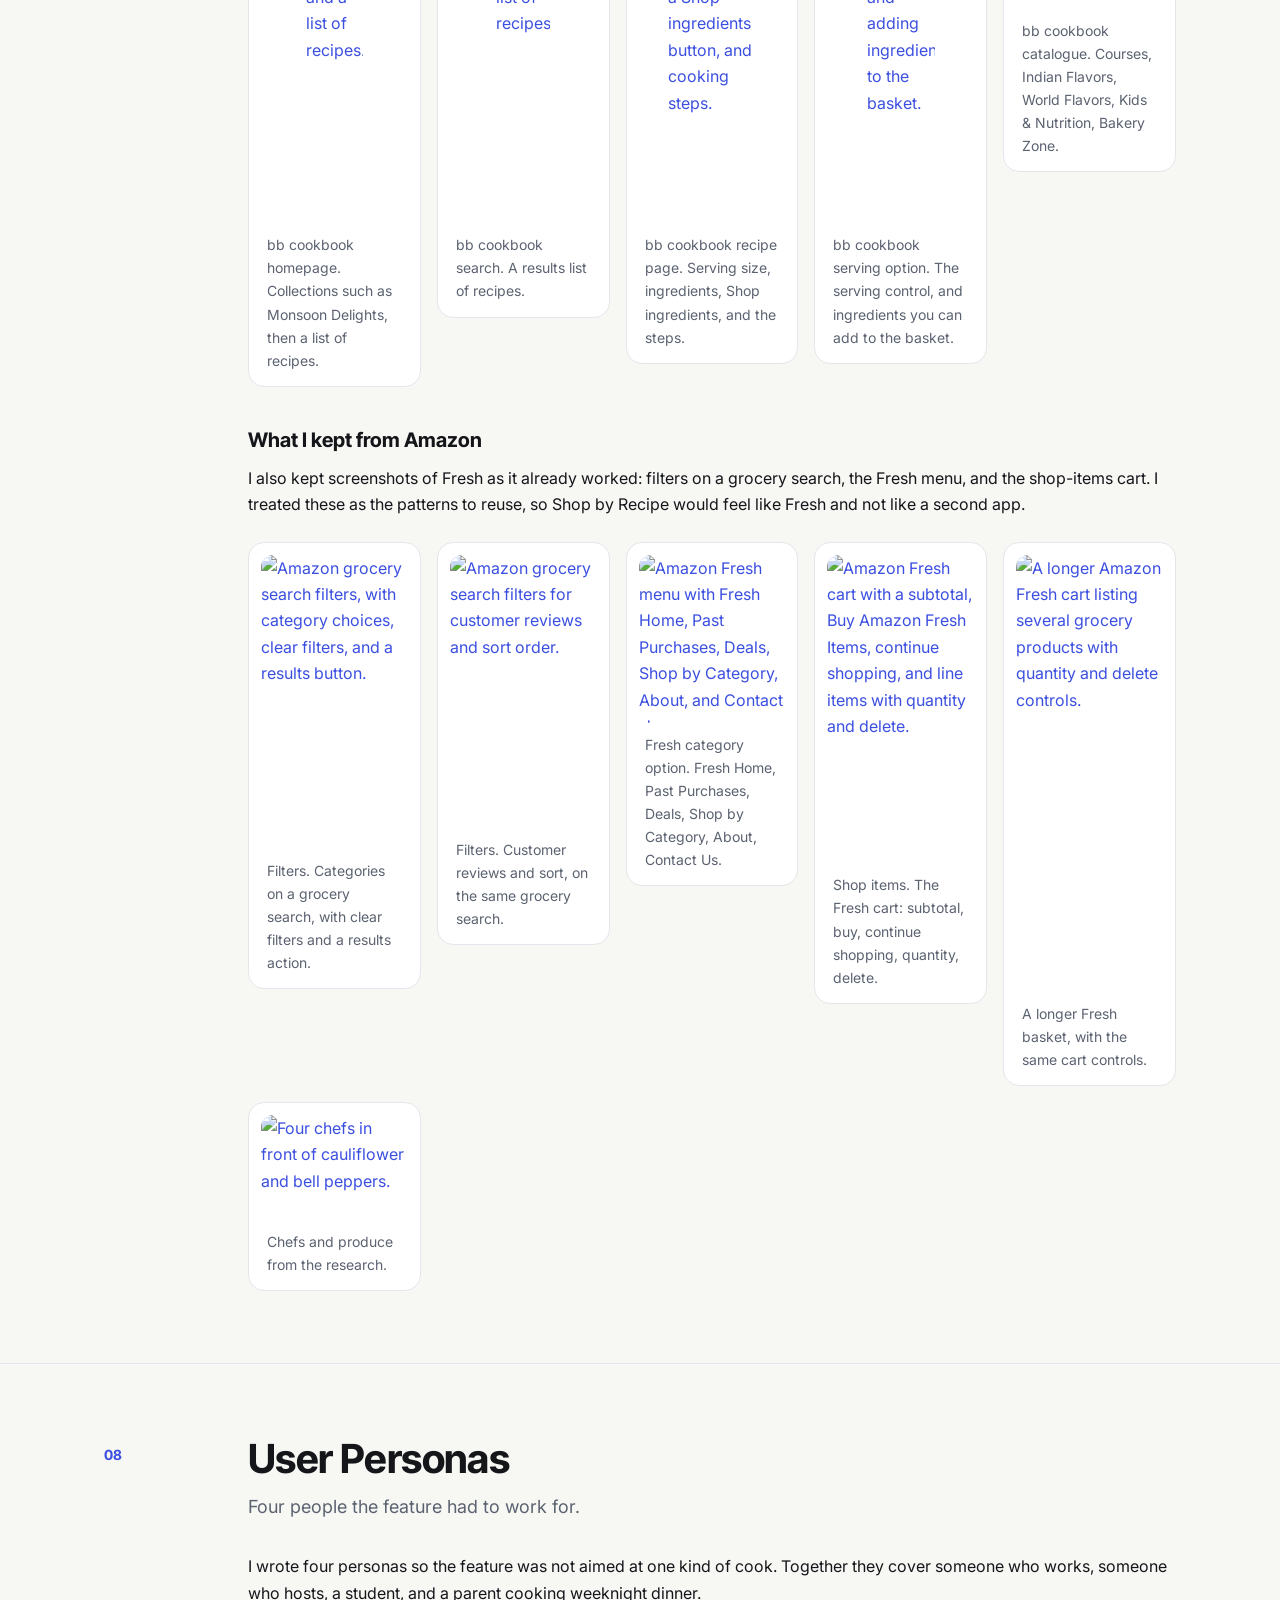
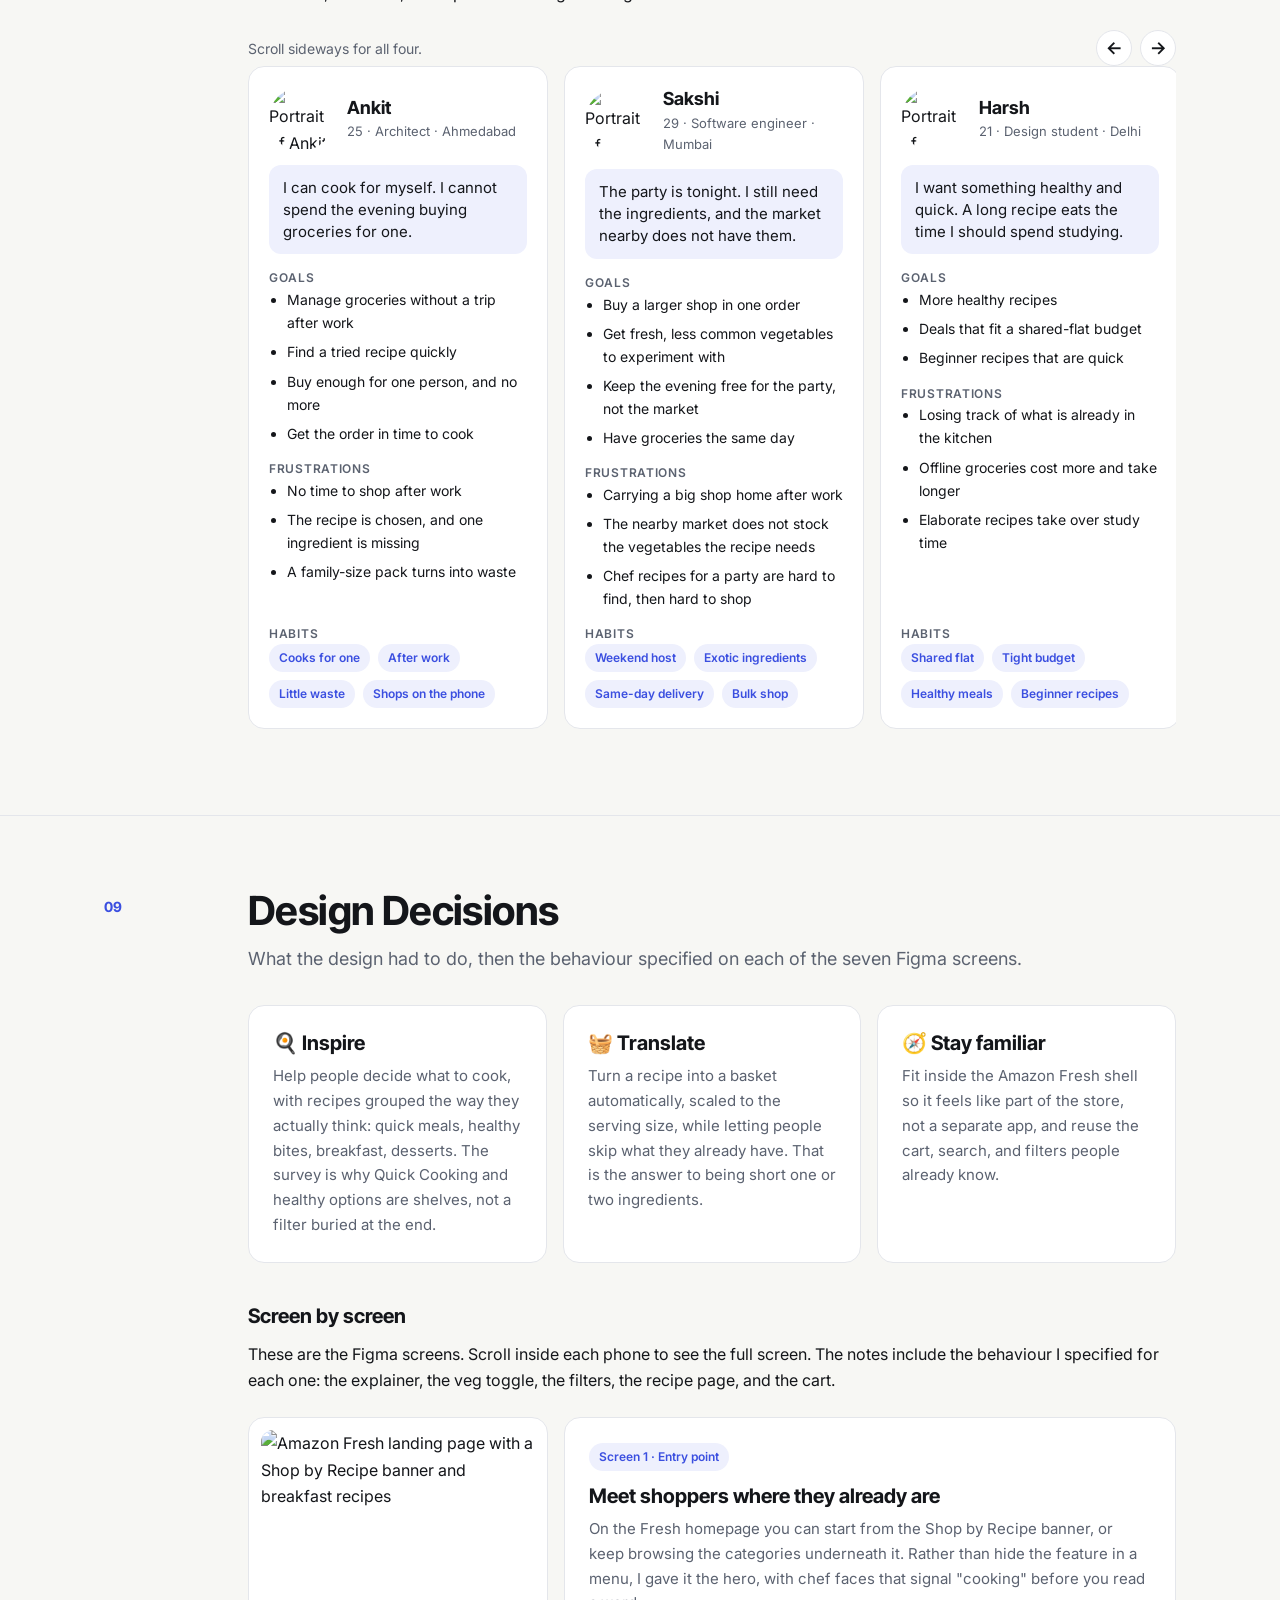
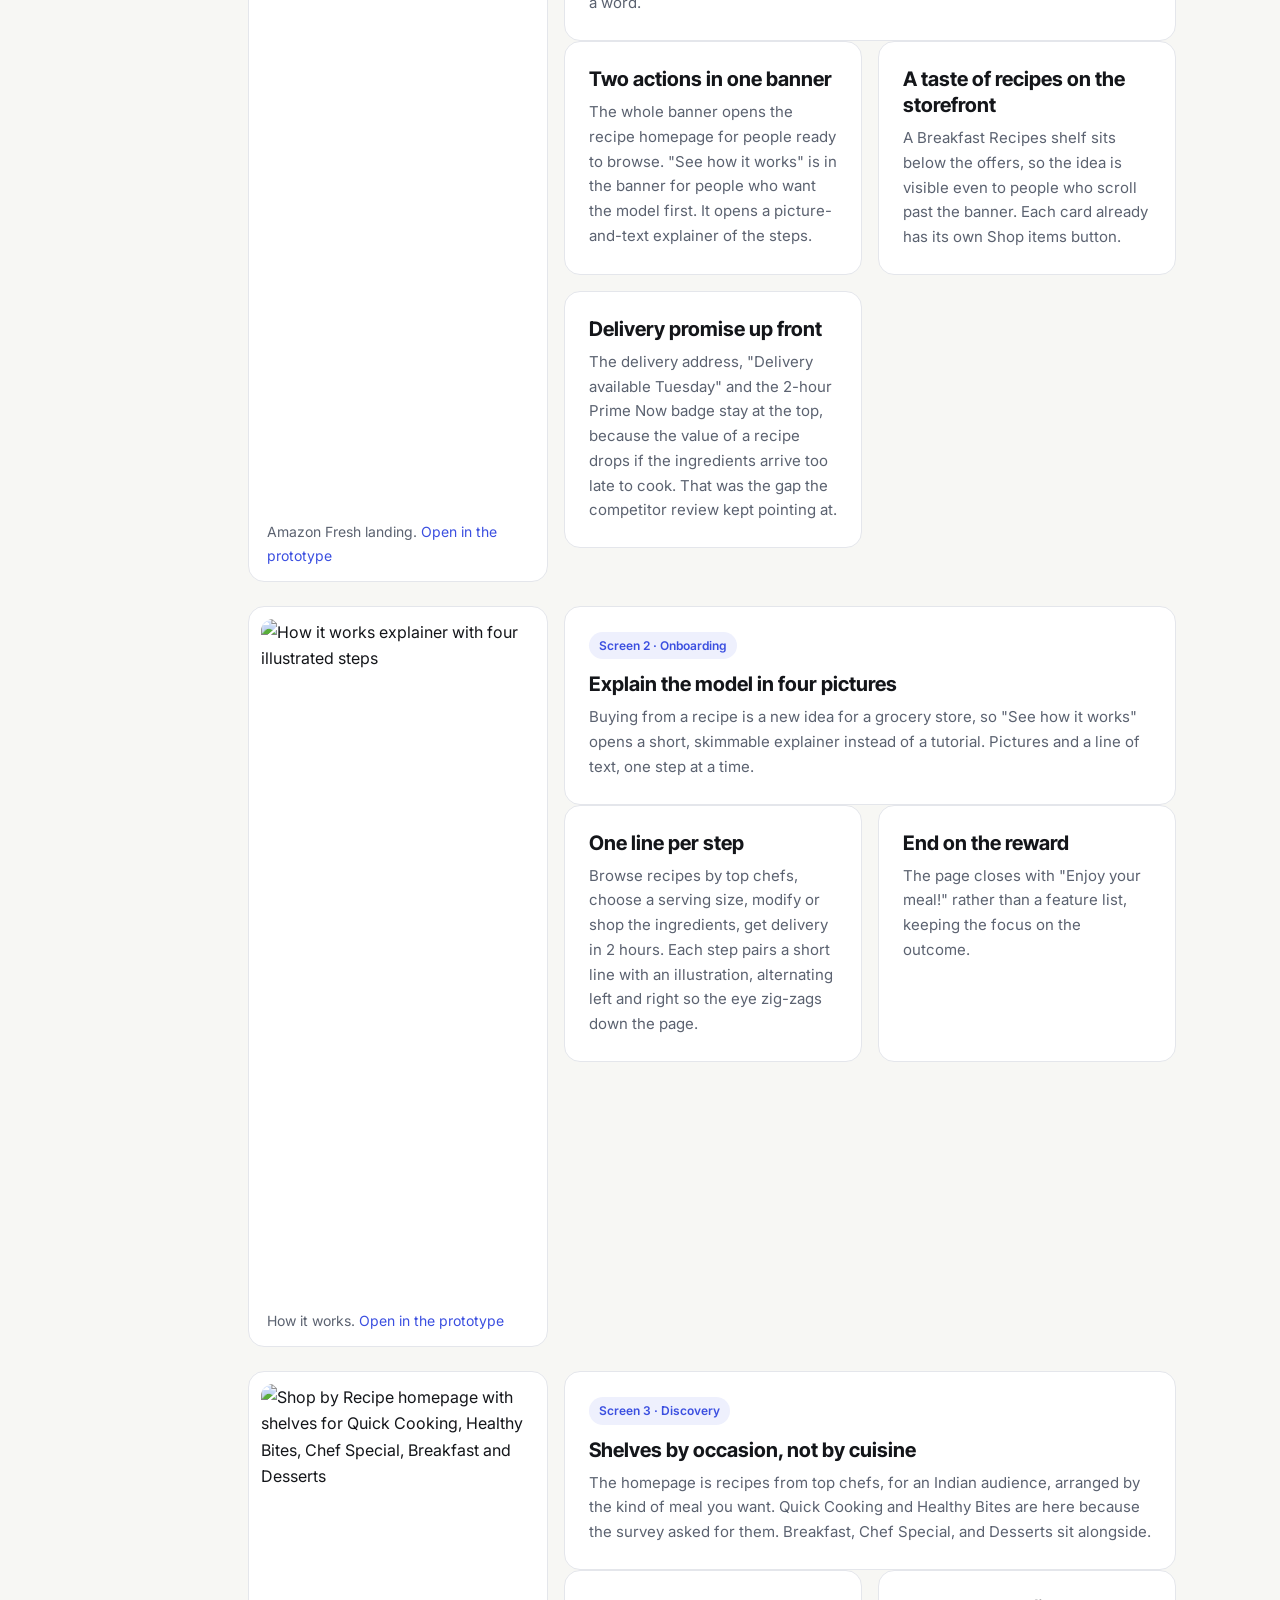
==== commit e6776a2a: "Responsive pass: fit every page from 280px Fold cover to 2560px desktops Adds a small responsive sty" ====
--- a/index.html
+++ b/index.html
@@ -112,6 +112,7 @@
 }
 </style>
 <link rel="stylesheet" href="css/sm-footer.css?v=20261101e"><style>.sm-footer{--bg:#fdf0e2;--ink:#2b3236;--muted:#41484c;--accent:#a34728}</style>
+<link rel="stylesheet" href="responsive.css?v=20261102a">
 </head>
 <body>
 <nav class="cs-nav"><div class="wrap">
--- a/responsive.css
+++ b/responsive.css
@@ -0,0 +1,23 @@
+/* responsive.css (2026-11-02): small, additive fixes so this case study fits
+   phones (incl. 280px Galaxy Fold cover), foldables, tablets and big desktops.
+   Loaded last; it only adjusts sizing/wrapping, never content. */
+
+html { -webkit-text-size-adjust: 100%; text-size-adjust: 100%; }
+img, video { max-width: 100%; height: auto; }
+p, li, dd, dt, td, th, figcaption, blockquote, h1, h2, h3, h4 { overflow-wrap: break-word; }
+p a, li a { overflow-wrap: anywhere; }
+
+
+/* Touch screens: larger hit area for top/section nav links (layout unchanged). */
+@media (pointer: coarse) {
+  nav.top a, nav.cs-nav a, nav.toc a, .sticky-head a, .sm-footer-links a { position: relative; }
+  nav.top a::after, nav.cs-nav a::after, nav.toc a::after, .sticky-head a::after, .sm-footer-links a::after {
+    content: ""; position: absolute; left: 0; right: 0; top: 50%;
+    height: 44px; min-height: 100%; transform: translateY(-50%);
+  }
+}
+
+/* Amazon Fresh specifics: journey cards stack on the narrowest phones. */
+@media (max-width: 359px) {
+  .journey { grid-template-columns: minmax(0, 1fr) !important; }
+}
